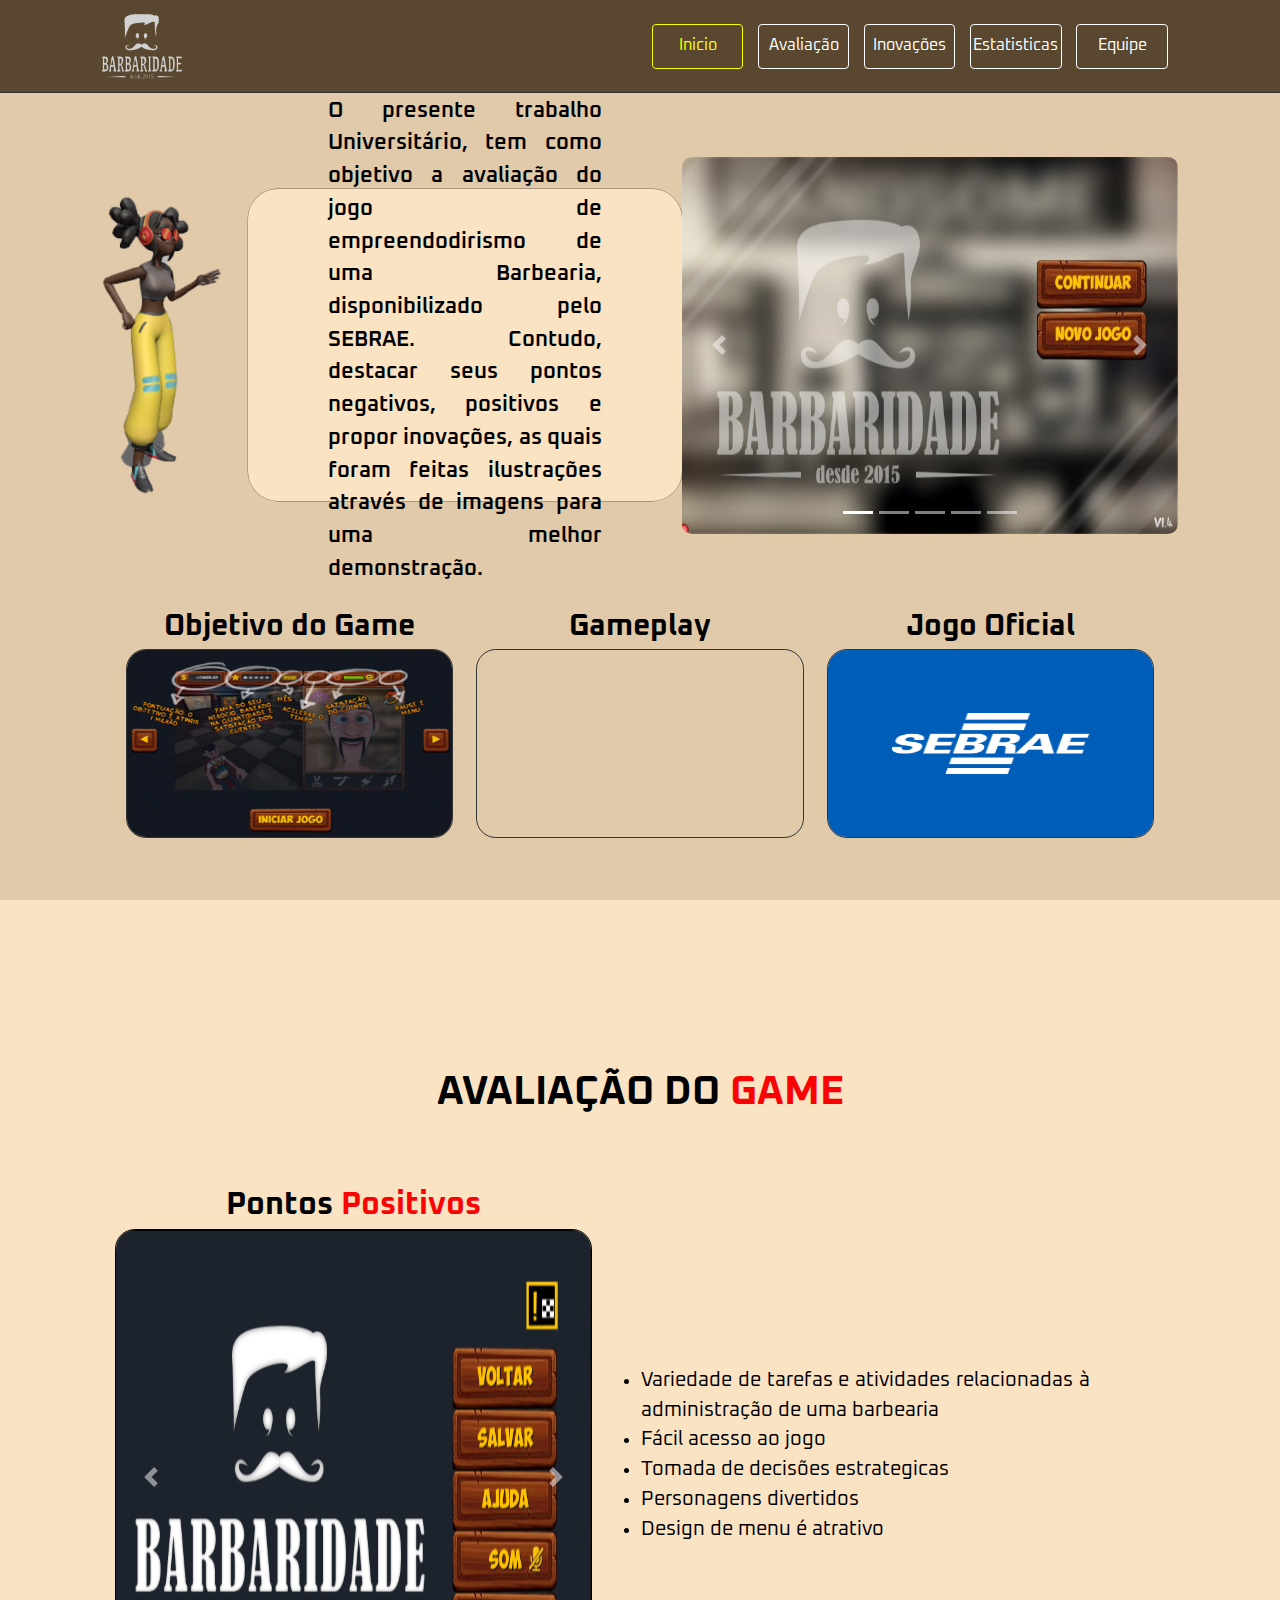
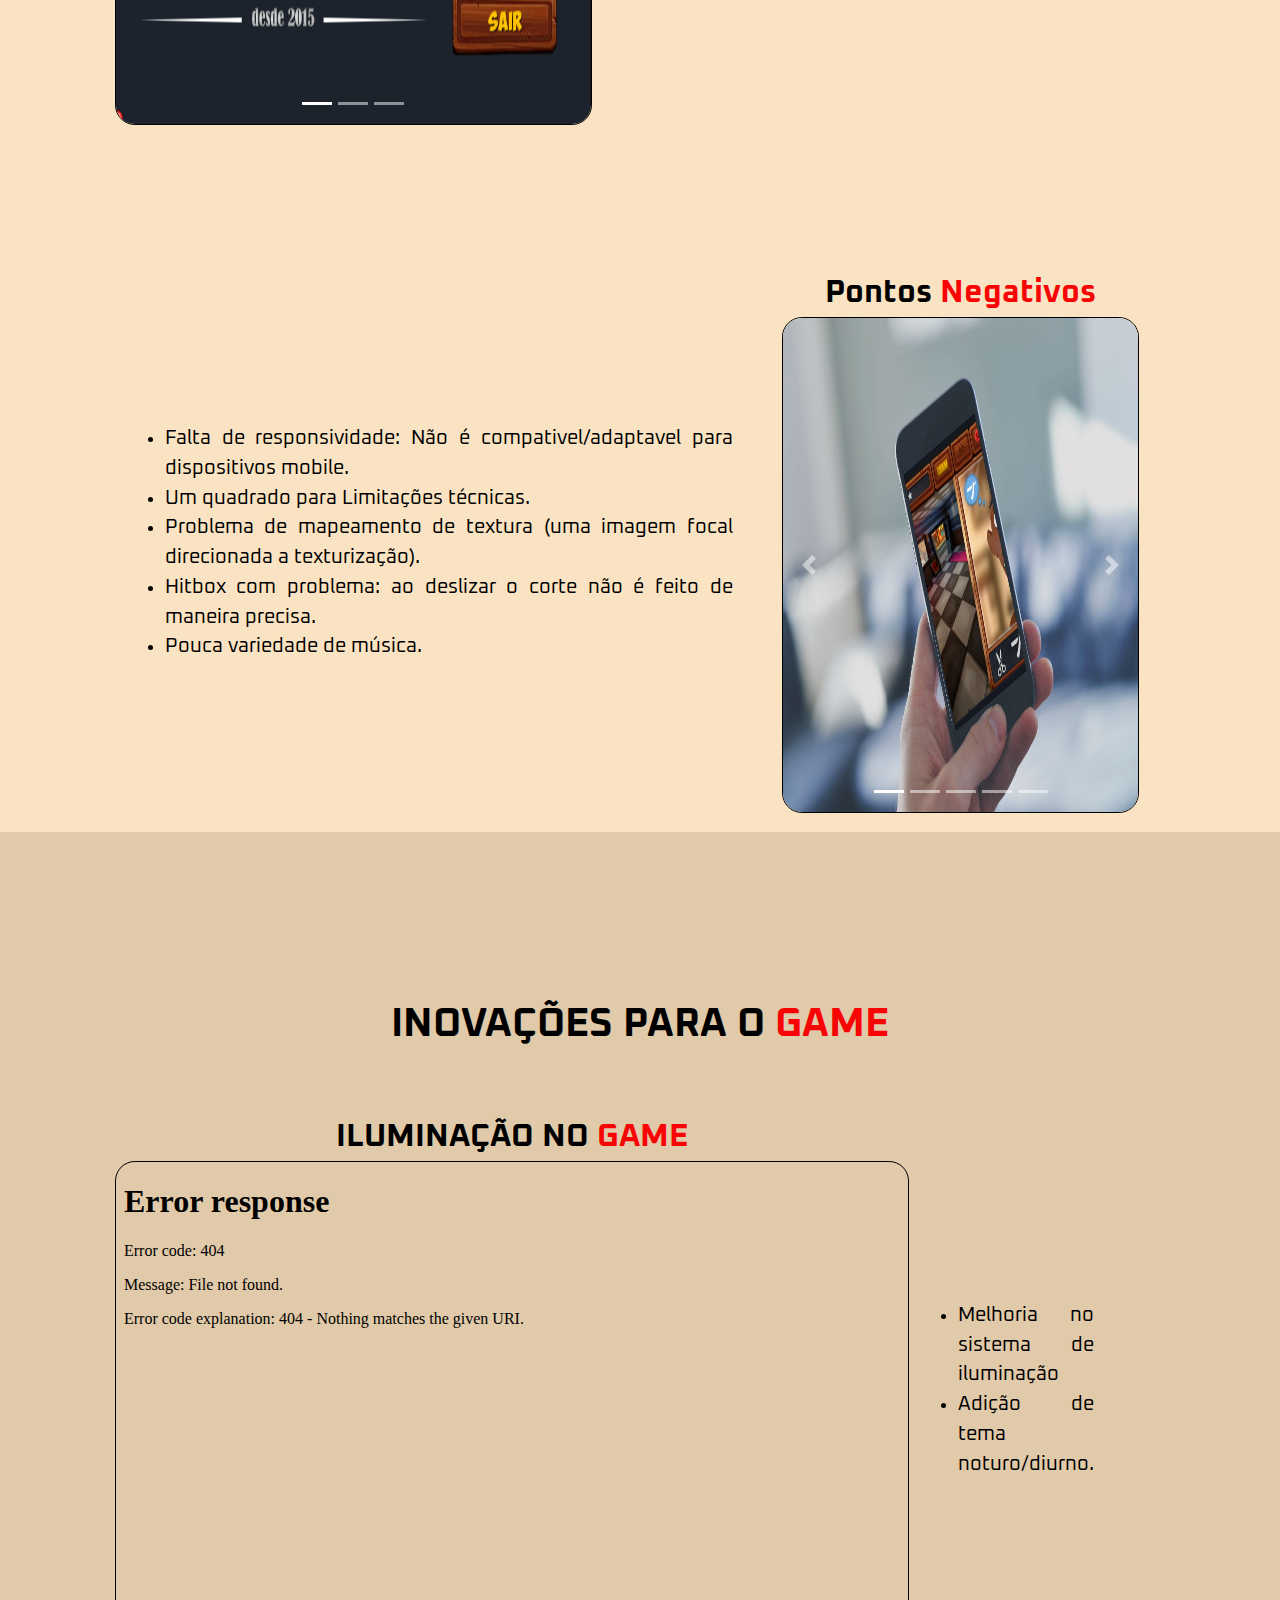
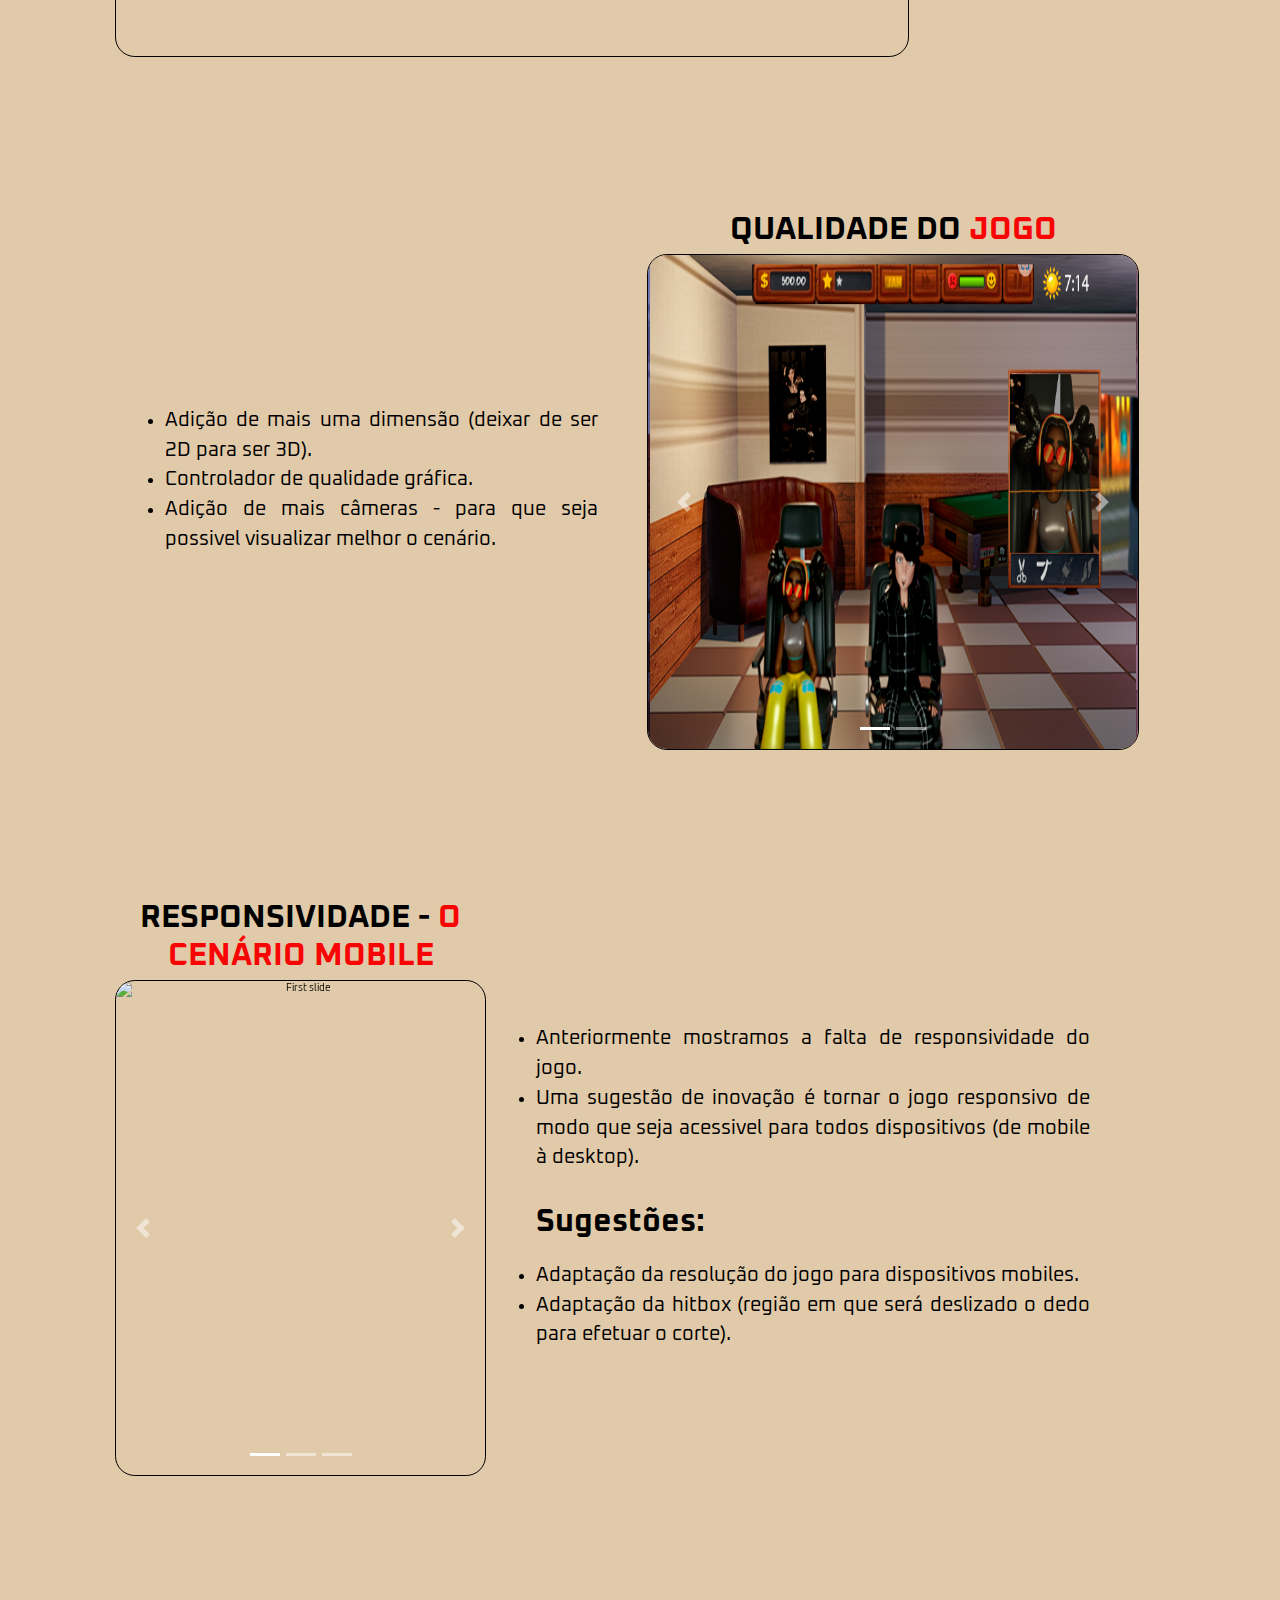
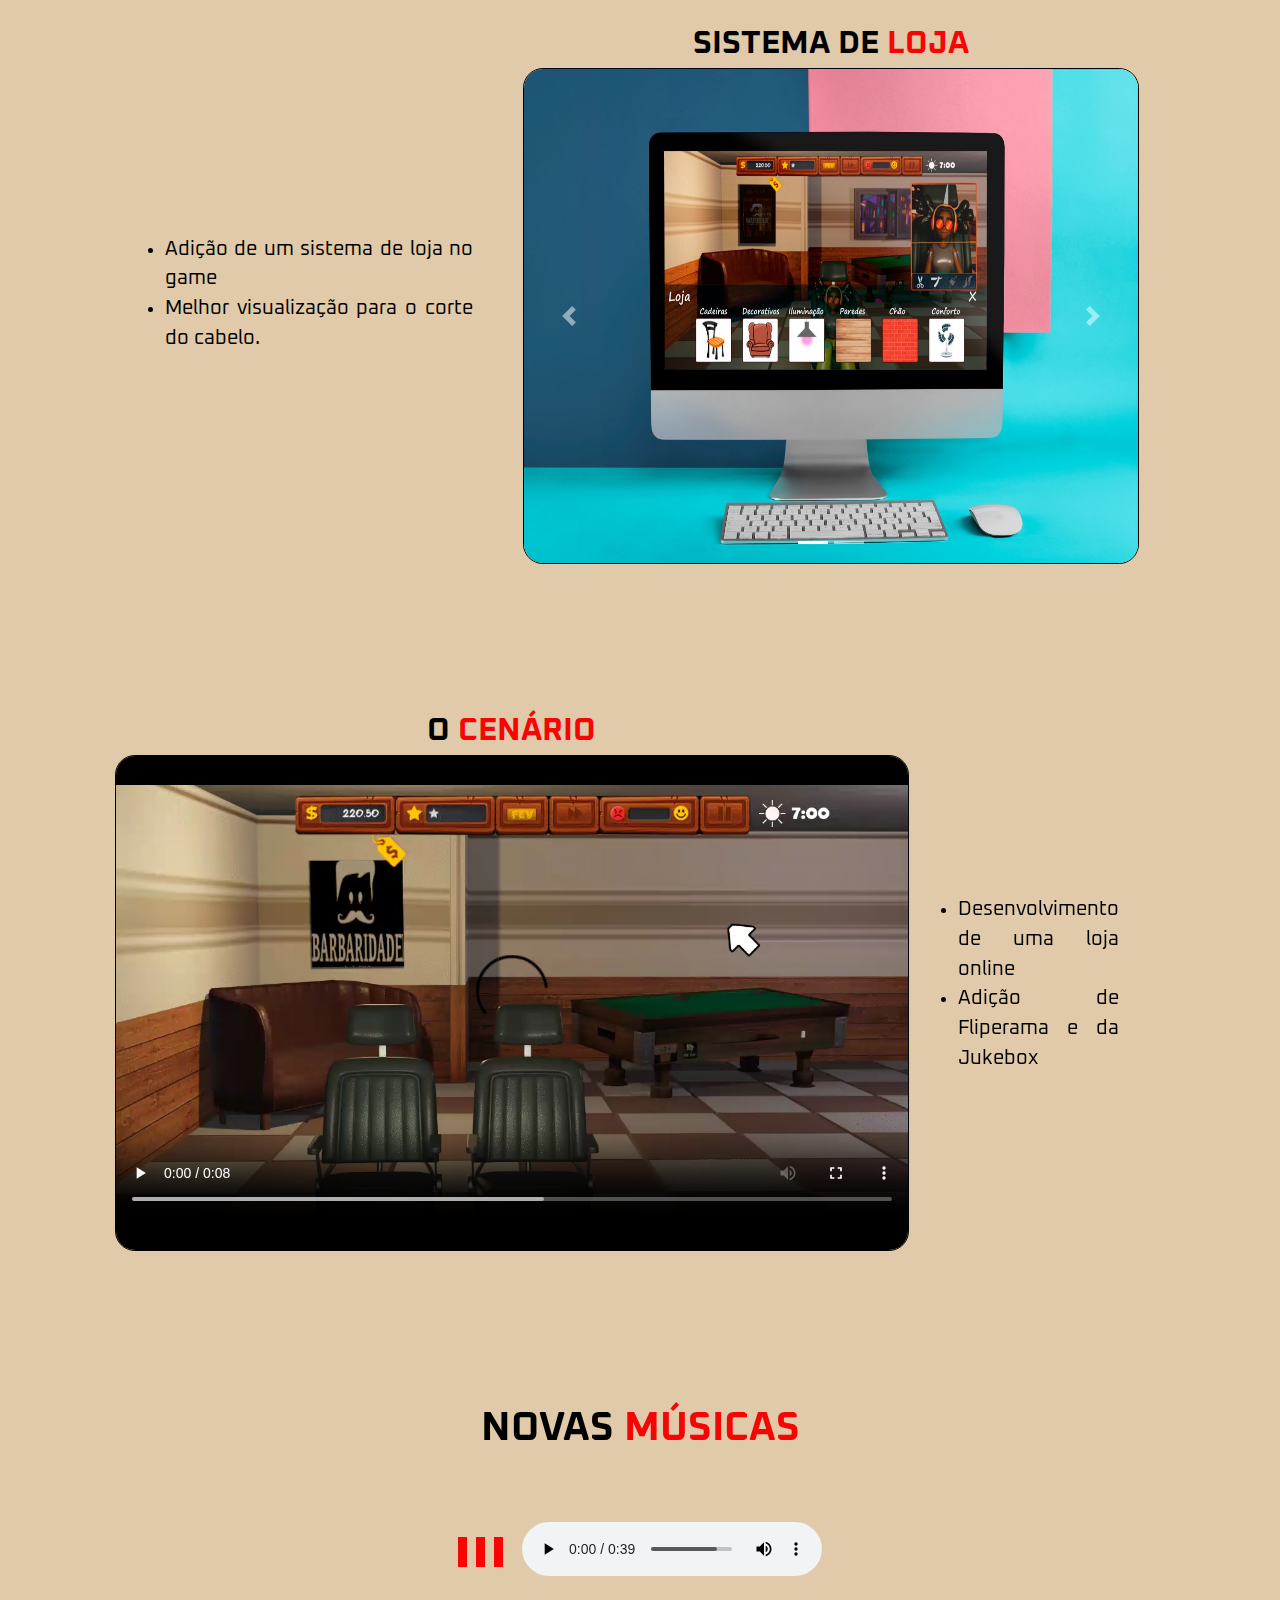
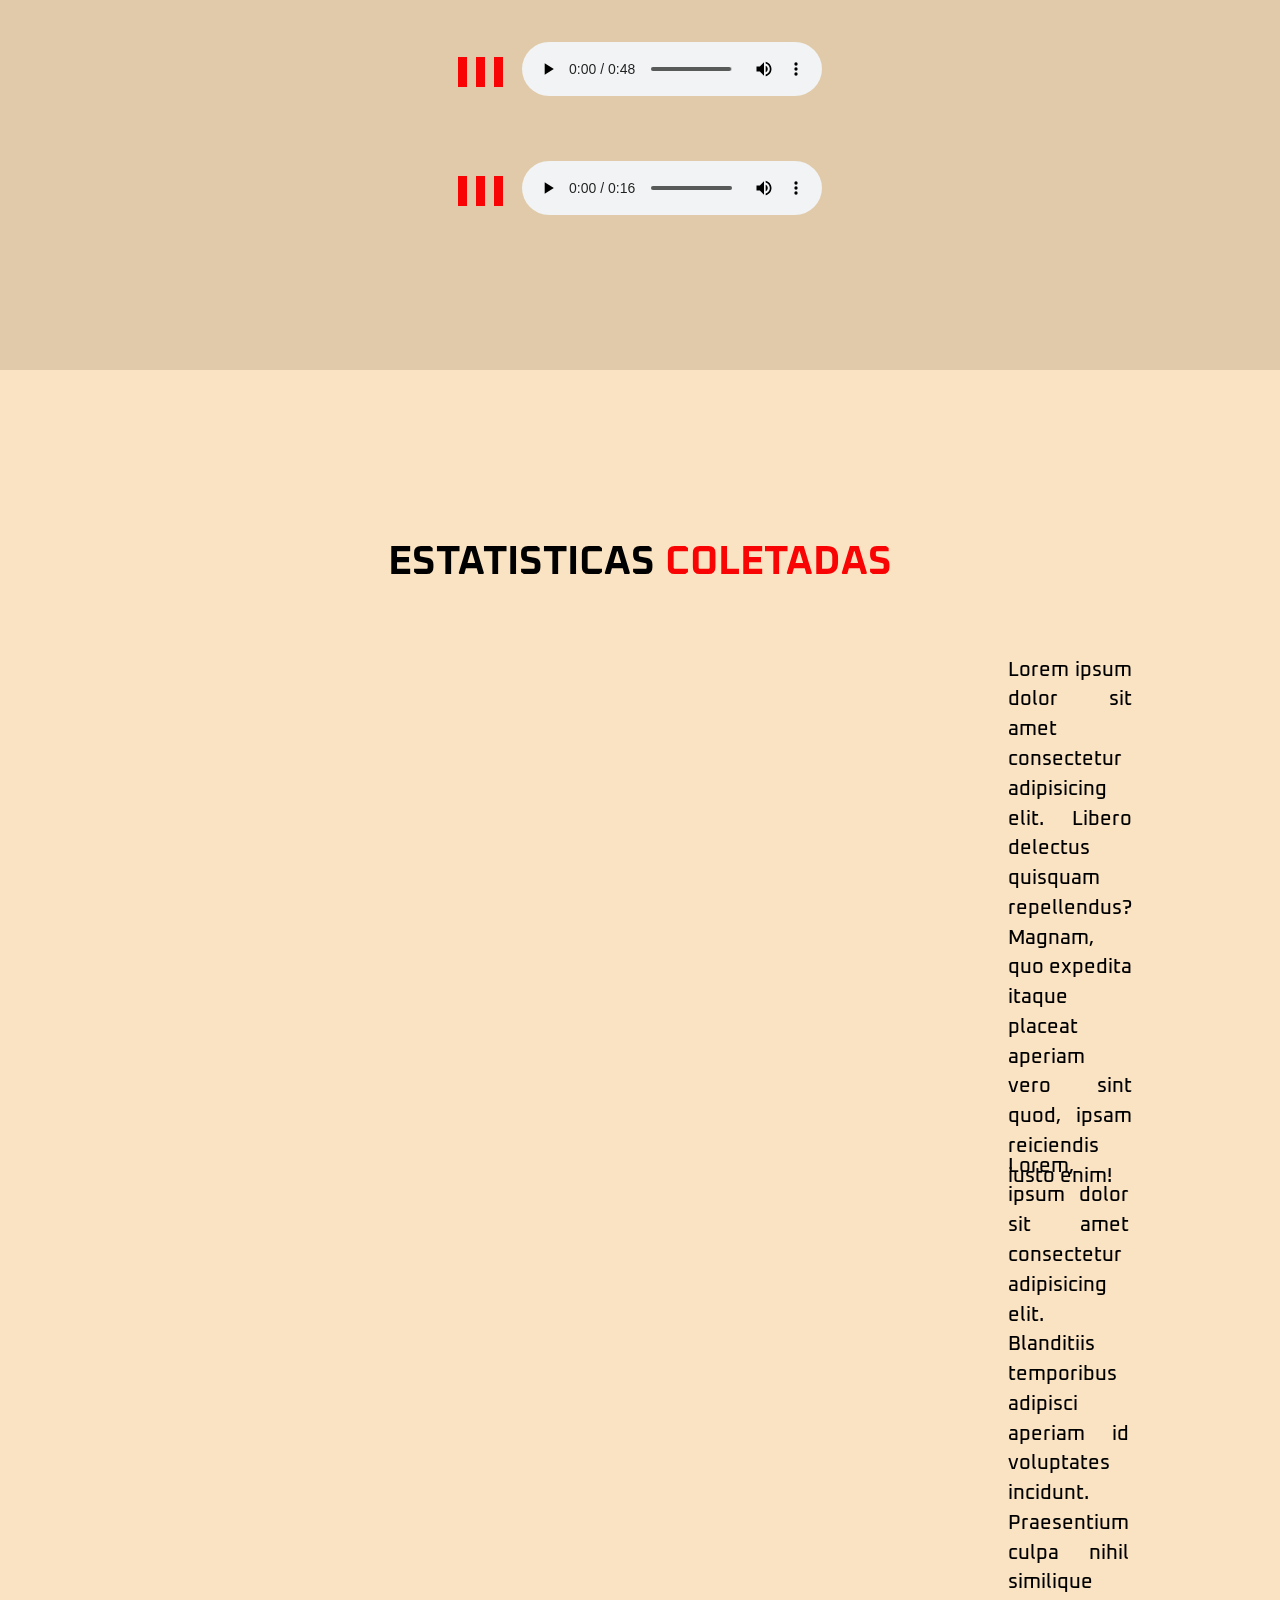
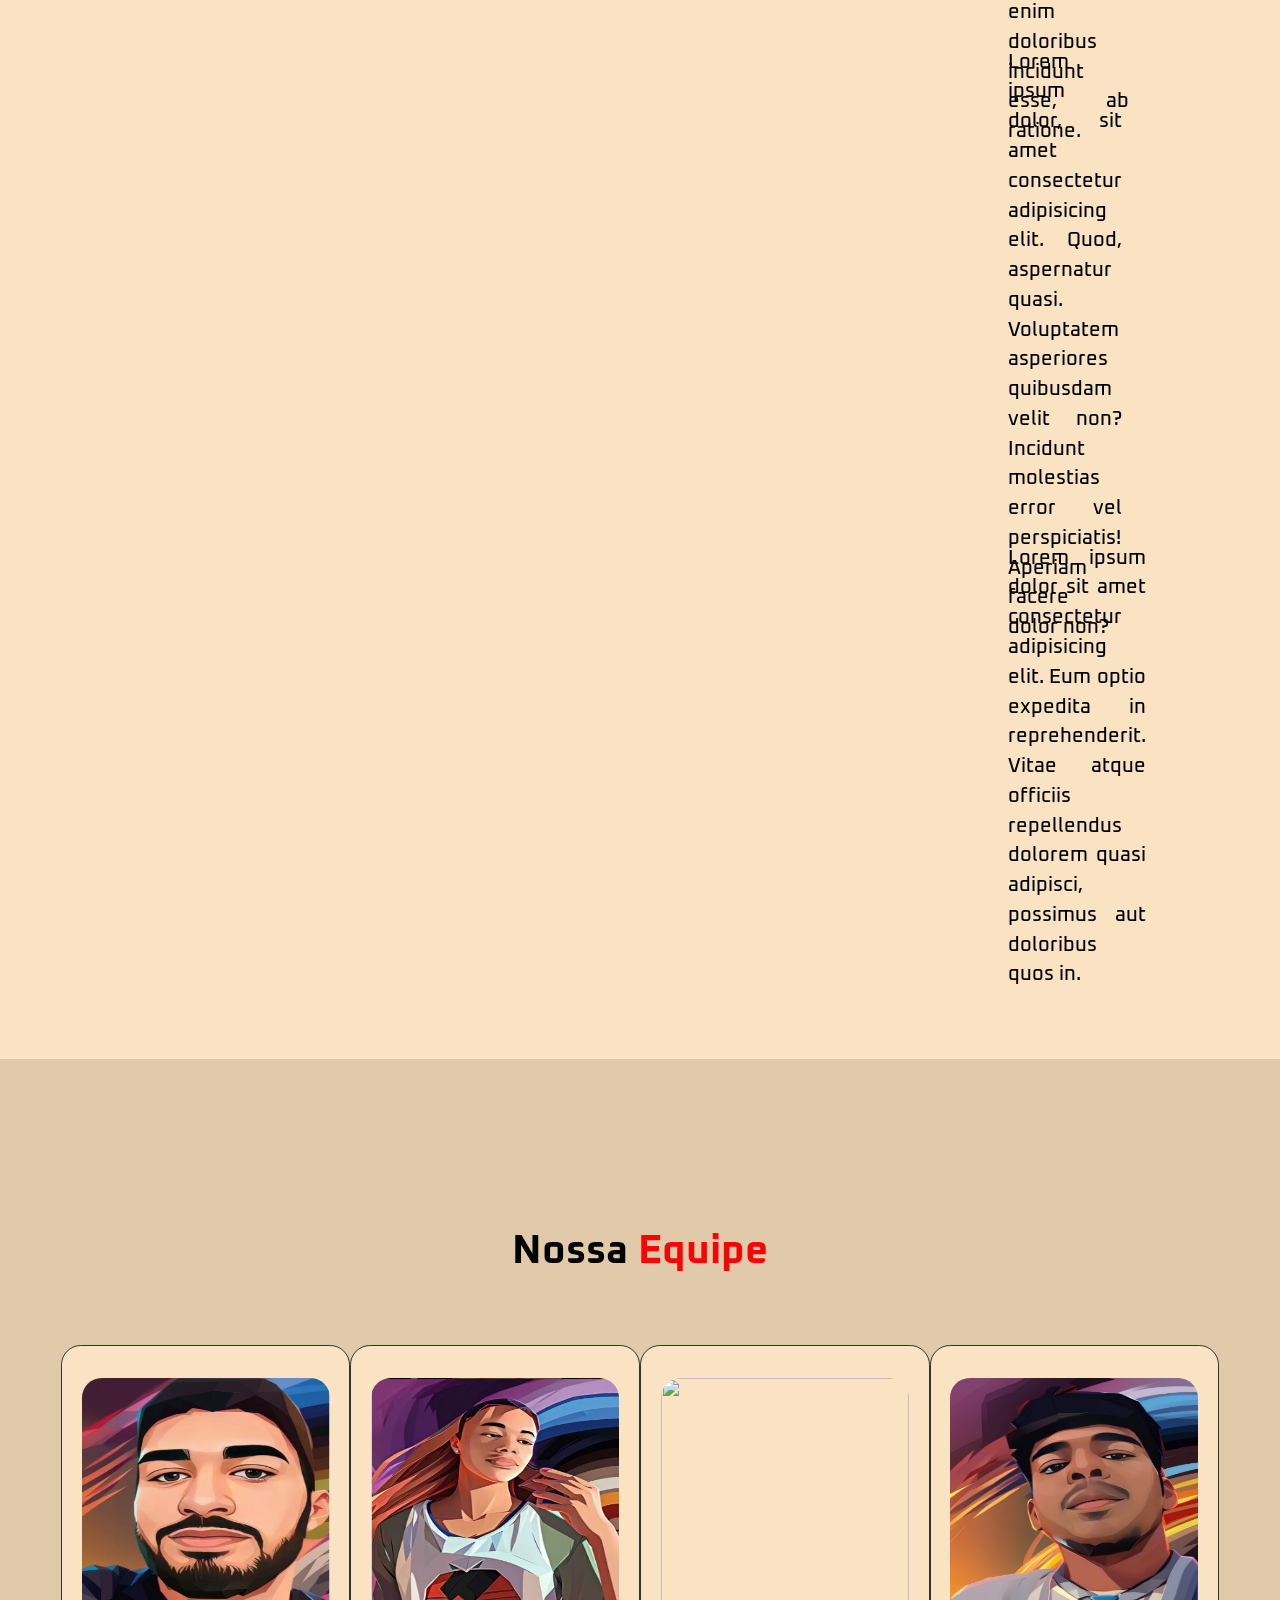
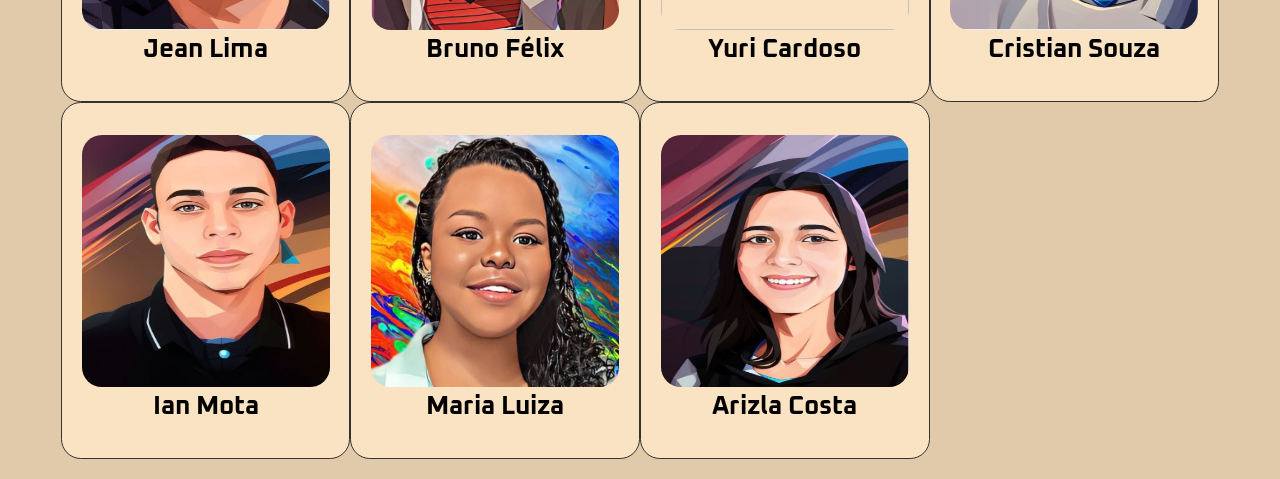
==== projetos/projetoProfLuciana/index.html @ 0fcde381 "a" ====
<!doctype html>
<html lang="pt-br">
  <head>
    <!-- Required meta tags -->
    <meta charset="utf-8">
    <meta name="viewport" content="width=device-width, initial-scale=1, shrink-to-fit=no">

    <!-- Bootstrap CSS -->
    <link rel="stylesheet" href="https://cdn.jsdelivr.net/npm/bootstrap@4.0.0/dist/css/bootstrap.min.css" integrity="sha384-Gn5384xqQ1aoWXA+058RXPxPg6fy4IWvTNh0E263XmFcJlSAwiGgFAW/dAiS6JXm" crossorigin="anonymous">
    <!-- external css -->
    <link rel="stylesheet" href="style.css">
    <title>Projeto - Barbaridade</title>
    <!-- bar loader animation-->
    <link rel="stylesheet" href="barloader.css">
  </head>
  <body>
    
    <!-- header e navbar -->
    <header>
        <img src="./imagens/Logo.png" alt="" id="logo-img">
        <!-- <a href="#" id="logo-name">BARBEARIA</a> -->
      <i class='bx bx-menu' id="menu-icon"></i>
      <nav class="navbar">
              <!-- navegação -->
              <button class="btn-header active" href="#home"><a href="#home" class="active">Inicio</a></button>
              <button class="btn-header" href="#gameAvaliation"><a href="#gameAvaliation">Avaliação</a></button>
              <button class="btn-header" href="#inovation"><a href="#inovation">Inovações</a></button>
              <button class="btn-header" href="#dados"><a href="#dados">Estatisticas</a></button>
              <button class="btn-header" href="#team"><a href="#team">Equipe</a></button>
      </nav>
    </header>
  <!-- sessão inicial - home -->
    <section class="home" id="home">
      <!-- <div class="home-buttons">
        <button class="btn btn-dark btn-lg">Avaliação Game</button>
        <button class="btn btn-dark btn-lg">Inovações</button>
        <button class="btn btn-dark btn-lg">Dados</button>
      </div> -->
        <div class="home-content">
          <div class="home-text">
              <img src="./imagens/Personagem.png" alt="" id="personagem-one">
              <div id="text-home-apresentation">
                <p>O presente trabalho Universitário, tem como objetivo a avaliação do jogo de empreendodirismo de uma Barbearia, disponibilizado pelo SEBRAE. Contudo, destacar seus pontos negativos, positivos e propor inovações, as quais foram feitas ilustrações através de imagens para uma melhor demonstração.</p>
              </div>
          </div>
          <!-- carrousel com imagem no home -->
              <div class="home-img">
                  <div id="carouselExampleIndicators" class="carousel slide" data-ride="carousel">
                      <ol class="carousel-indicators">
                        <li data-target="#carouselExampleIndicators" data-slide-to="0" class="active"></li>
                        <li data-target="#carouselExampleIndicators" data-slide-to="1"></li>
                        <li data-target="#carouselExampleIndicators" data-slide-to="2"></li>
                        <li data-target="#carouselExampleIndicators" data-slide-to="3"></li>
                        <li data-target="#carouselExampleIndicators" data-slide-to="4"></li>
                      </ol>
                      <div class="carousel-inner">
                        <div class="carousel-item active">
                          <img class="d-block w-100" src="./imagens/inicio/WhatsApp Image 2023-07-02 at 00.35.41.jpeg" alt="Third slide">
                        </div>
                        <div class="carousel-item">
                          <img class="d-block w-100" src="./imagens/inicio/WhatsApp Image 2023-07-02 at 00.33.10.jpeg" alt="First slide">
                        </div>
                        <div class="carousel-item">
                          <img class="d-block w-100" src="./imagens/inicio/WhatsApp Image 2023-07-02 at 00.33.12 (1).jpeg" alt="Second slide">
                        </div>
                        <div class="carousel-item">
                          <img class="d-block w-100" src="./imagens/inicio/WhatsApp Image 2023-07-02 at 00.33.12.jpeg" alt="Third slide">
                        </div>
                        <div class="carousel-item">
                          <img class="d-block w-100" src="./imagens/inicio/WhatsApp Image 2023-07-02 at 00.33.13.jpeg" alt="Third slide">
                        </div>
                      </div>
                      <a class="carousel-control-prev" href="#carouselExampleIndicators" role="button" data-slide="prev">
                        <span class="carousel-control-prev-icon" aria-hidden="true"></span>
                        <span class="sr-only">Previous</span>
                      </a>
                      <a class="carousel-control-next" href="#carouselExampleIndicators" role="button" data-slide="next">
                        <span class="carousel-control-next-icon" aria-hidden="true"></span>
                        <span class="sr-only">Next</span>
                      </a>
                    </div>
              </div>
            </div>
            <!-- imagens na parte inferior do home -->
            <div class="home-images-bottom">
              <div>
                <h3>Objetivo do Game</h3>
                <img src="./imagens/tutorial Do Game.gif" alt="" id="objetivo">
              </div>
              <div>
                <h3>Gameplay</h3>
                <iframe src="https://www.youtube.com/embed/cN36fhh5bRo" title="YouTube video player" frameborder="0" allow="accelerometer; autoplay; clipboard-write; encrypted-media; gyroscope; picture-in-picture; web-share" allowfullscreen></iframe>
              </div>
              <div>
                <h3>Jogo Oficial</h3>
                <a href="https://sebrae.com.br/sites/PortalSebrae/cursosonline/jogo-online-barbaridade,2850868fe83f0710VgnVCM1000004c00210aRCRD" target="_blank">
                  <img src="./imagens/sebrae_logo_azul.png" alt="">
                </a>
              </div>
            </div>
    </section> 
    <section class="gameAvaliation" id="gameAvaliation">
      <h1>AVALIAÇÃO DO <span>GAME</span></h1>
      <div class="pontosPositivos">
        <div class="pontosPositivos-box">
          <div class="pontosPositivos-text">
            <h3>Pontos <span>Positivos</span></h3>
            <div id="carouselPontosPositivos" class="carousel slide" data-ride="carousel">
              <ol class="carousel-indicators">
                <li data-target="#carouselPontosPositivos" data-slide-to="0" class="active"></li>
                <li data-target="#carouselPontosPositivos" data-slide-to="1"></li>
                <li data-target="#carouselPontosPositivos" data-slide-to="2"></li>
              </ol>
              <div class="carousel-inner">
                <div class="carousel-item active">
                  <img class="d-block w-100" src="./imagens/avaliaçãoGame/Pontos Positivos.png" alt="First slide">
                </div>
                <div class="carousel-item">
                  <img class="d-block w-100" src="./imagens/avaliaçãoGame/Pontos Positivos2.png" alt="Second slide">
                </div>
                <div class="carousel-item">
                  <img class="d-block w-100" src="./imagens/avaliaçãoGame/Pontos Positivos11.png" alt="Third slide">
                </div>
              </div>
              <a class="carousel-control-prev" href="#carouselPontosPositivos" role="button" data-slide="prev">
                <span class="carousel-control-prev-icon" aria-hidden="true"></span>
                <span class="sr-only">Previous</span>
              </a>
              <a class="carousel-control-next" href="#carouselPontosPositivos" role="button" data-slide="next">
                <span class="carousel-control-next-icon" aria-hidden="true"></span>
                <span class="sr-only">Next</span>
              </a>
            </div>
          </div>
          <ul>
            <li>
              Variedade de tarefas e atividades relacionadas à administração de uma barbearia
            </li>
            <li>
              Fácil acesso ao jogo
            </li>
            <li>
              Tomada de decisões estrategicas
            </li>
            <li>
              Personagens divertidos
            </li>
            <li>
              Design de menu é atrativo
            </li>
          </ul>
        </div>
      </div>
      <div class="pontosNegativos">
        <div class="pontosNegativos-box">
          <div class="pontosNegativos-text">
            <h3>Pontos <span>Negativos</span></h3>
            <div id="carouselPontosNegativos" class="carousel slide" data-ride="carousel">
              <ol class="carousel-indicators">
                <li data-target="#carouselPontosNegativos" data-slide-to="0" class="active"></li>
                <li data-target="#carouselPontosNegativos" data-slide-to="1"></li>
                <li data-target="#carouselPontosNegativos" data-slide-to="2"></li>
                <li data-target="#carouselPontosNegativos" data-slide-to="3"></li>
                <li data-target="#carouselPontosNegativos" data-slide-to="4"></li>
              </ol>
              <div class="carousel-inner">
                <div class="carousel-item active">
                  <img class="d-block w-100" src="./imagens/avaliaçãoGame/negativos/faltaDeResponsividade.jpeg" alt="First slide">
                </div>
                <div class="carousel-item">
                  <img class="d-block w-100" src="./imagens/avaliaçãoGame/negativos/Bug Do game.png" alt="Second slide">
                </div>
                <div class="carousel-item">
                  <img class="d-block w-100" src="./imagens/avaliaçãoGame/negativos/BugAoFundoOIdealSeriaEmbaçarFundo.png" alt="Second slide">
                </div>
                <div class="carousel-item">
                  <img class="d-block w-100" src="./imagens/avaliaçãoGame/negativos/Captura de tela 2023-05-30 135219.png" alt="Second slide">
                </div>
                <div class="carousel-item">
                  <img class="d-block w-100" src="./imagens/avaliaçãoGame/negativos/HitBoxEmCimaDoRostoPontoNegativo.gif" alt="Third slide">
                </div>
              </div>
              <a class="carousel-control-prev" href="#carouselPontosNegativos" role="button" data-slide="prev">
                <span class="carousel-control-prev-icon" aria-hidden="true"></span>
                <span class="sr-only">Previous</span>
              </a>
              <a class="carousel-control-next" href="#carouselPontosNegativos" role="button" data-slide="next">
                <span class="carousel-control-next-icon" aria-hidden="true"></span>
                <span class="sr-only">Next</span>
              </a>
            </div>
          </div>
          <ul>
            <li>Falta de responsividade: Não é compativel/adaptavel para dispositivos mobile.</li>
            <li>Um quadrado para Limitações técnicas.</li>
            <li>Problema de mapeamento de textura (uma imagem focal direcionada a texturização).</li>
            <li>Hitbox com problema: ao deslizar o corte não é feito de maneira precisa.</li>
            <li>Pouca variedade de música.</li>
          </ul>
        </div>
      </div>
    </section>
    
    <section class="inovation" id="inovation">
      <h1>INOVAÇÕES PARA O <span>GAME</span></h1>

      <div class="inovation-container">
        <div class="inovation-box">
          <div class="inovation-text">
            <h3>ILUMINAÇÃO NO <span>GAME</span></h3>
            <iframe src="./imagens/inovacoes/3 - diaNoite/Dia e noite.mp4" frameborder="0"></iframe>
          </div>
          <ul>
            <li>Melhoria no sistema de iluminação</li>
            <li>
              Adição de tema noturo/diurno.
            </li>
        </ul>
        </div>
      </div>

      <div class="inovation-container-reverse">
        <div class="inovation-box-reverse">
          <div class="inovation-text-reverse">
            <h3>QUALIDADE DO <span>JOGO</span></h3>
            <!-- <img src="./imagens/inovacoes/2/Jogabilidade ideias.png" alt=""> -->
            <div id="carouselGameQuality" class="carousel slide" data-ride="carousel">
              <ol class="carousel-indicators">
                <li data-target="#carouselGameQuality" data-slide-to="0" class="active"></li>
                <li data-target="#carouselGameQuality" data-slide-to="1"></li>
              </ol>
              <div class="carousel-inner">
                <div class="carousel-item active">
                  <img class="d-block w-100" src="./imagens/inovacoes/2/Jogabilidade ideias.png" alt="First slide">
                </div>
                <div class="carousel-item">
                  <img class="d-block w-100" src="./imagens/inovacoes/WhatsApp Image 2023-07-02 at 11.26.50.jpeg" alt="Second slide">
                </div>
              </div>
              <a class="carousel-control-prev" href="#carouselGameQuality" role="button" data-slide="prev">
                <span class="carousel-control-prev-icon" aria-hidden="true"></span>
                <span class="sr-only">Previous</span>
              </a>
              <a class="carousel-control-next" href="#carouselGameQuality" role="button" data-slide="next">
                <span class="carousel-control-next-icon" aria-hidden="true"></span>
                <span class="sr-only">Next</span>
              </a>
            </div>
          </div>
          
          <ul>
            <li>Adição de mais uma dimensão (deixar de ser 2D para ser 3D).</li>
            <li>Controlador de qualidade gráfica.</li>
            <li>Adição de mais câmeras - para que seja possivel visualizar melhor o cenário.</li>
          </ul>
        </div>
      </div>

      <div class="inovation-container">
        <div class="inovation-box">
          <div class="inovation-text">
            <h3>RESPONSIVIDADE - <span>O CENÁRIO MOBILE</span></h3>
            <div id="carouselInovations" class="carousel slide" data-ride="carousel">
              <ol class="carousel-indicators">
                <li data-target="#carouselInovations" data-slide-to="0" class="active"></li>
                <li data-target="#carouselInovations" data-slide-to="1"></li>
                <li data-target="#carouselInovations" data-slide-to="2"></li>
              </ol>
              <div class="carousel-inner">
                <div class="carousel-item active">
                  <img class="d-block w-100" src="./imagens/inovacoes/Versão Mobile loja.png" alt="First slide">
                </div>
                <div class="carousel-item">
                  <img class="d-block w-100" src="./imagens/inovacoes/Vantagens do cenário Novo.tif.png" alt="Second slide">
                </div>
                <div class="carousel-item">
                  <img class="d-block w-100" src="./imagens/inovacoes/Ideia loja.png" alt="Second slide">
                </div>
              </div>
              <a class="carousel-control-prev" href="#carouselInovations" role="button" data-slide="prev">
                <span class="carousel-control-prev-icon" aria-hidden="true"></span>
                <span class="sr-only">Previous</span>
              </a>
              <a class="carousel-control-next" href="#carouselInovations" role="button" data-slide="next">
                <span class="carousel-control-next-icon" aria-hidden="true"></span>
                <span class="sr-only">Next</span>
              </a>
            </div>
          </div>
          <ul>
            <li>
              Anteriormente mostramos a falta de responsividade do jogo.
            </li>
            <li>
              Uma sugestão de inovação é tornar o jogo responsivo de modo que seja acessivel para todos dispositivos (de mobile à desktop).
            </li>
            <br><br>
            <h3>Sugestões:</h3>
            <br>
            <li>Adaptação da resolução do jogo para dispositivos mobiles.</li>
            <li>Adaptação da hitbox (região em que será deslizado o dedo para efetuar o corte).</li>
          </ul>
        </div>
      </div>

      <div class="inovation-container-reverse">
        <div class="inovation-box-reverse">
          <div class="inovation-text-reverse">
            <h3>SISTEMA DE <span>LOJA</span></h3>
            <div id="carouselLoja" class="carousel slide" data-ride="carousel">
              <ol class="carousel-indicators">
                <li data-target="#carouselLoja" data-slide-to="0" class="active"></li>
                <li data-target="#carouselLoja" data-slide-to="1"></li>
              </ol>
              <div class="carousel-inner">
                <div class="carousel-item active">
                  <img class="d-block w-100" src="./imagens/inovacoes/loja/WhatsApp Image 2023-06-27 at 19.43.09.jpeg" alt="First slide">
                </div>
                <div class="carousel-item">
                  <img class="d-block w-100" src="./imagens/inovacoes/loja/WhatsApp Image 2023-06-27 at 19.40.47.jpeg" alt="Second slide">
                </div>
              </div>
              <a class="carousel-control-prev" href="#carouselLoja" role="button" data-slide="prev">
                <span class="carousel-control-prev-icon" aria-hidden="true"></span>
                <span class="sr-only">Previous</span>
              </a>
              <a class="carousel-control-next" href="#carouselLoja" role="button" data-slide="next">
                <span class="carousel-control-next-icon" aria-hidden="true"></span>
                <span class="sr-only">Next</span>
              </a>
            </div>
          </div>
          <ul>
            <li>
              Adição de um sistema de loja no game
            </li>
            <li>
              Melhor visualização para o corte do cabelo.
            </li>
        </ul>
        </div>
      </div>

      <div class="inovation-container">
        <div class="inovation-box">
          <div class="inovation-text">
            <h3>O <span>CENÁRIO</span></h3>
            <iframe src="./imagens/inovacoes/3/WhatsApp Video 2023-06-19 at 17.09.00.mp4" frameborder="0"></iframe>
          </div>
          <ul>
            <li>
              Desenvolvimento de uma loja online
            </li>
            <li>
              Adição de Fliperama e da Jukebox
            </li>
          </ul>
        </div>
      </div>
      <div id="musicDiv">
        <h1>NOVAS <span>MÚSICAS</span></h1>
        <div id="music">
          <div class="music-box">
            <div class="custom-loader"></div>
            <audio src="./musicas/Jazz Calmo melodia padrão.mp3" controls></audio>
          </div>
          <div class="music-box">
            <div class="custom-loader"></div>
            <audio src="./musicas/Um Jazz meio anos 70.mp3" controls></audio>
          </div>
          <div class="music-box">
            <div class="custom-loader"></div>
            <audio src="./musicas/Uma vibe para loja.mp3" controls></audio>
          </div>
        </div>
      </div>
    </section>
     
    <section class="dados" id="dados">
      <h1>ESTATISTICAS <span>COLETADAS</span></h1>
      
        <div class="graphichs-container">
          <canvas class="graphichs" id="graphichs-chart"></canvas>
          <p>Lorem ipsum dolor sit amet consectetur adipisicing elit. Libero delectus quisquam repellendus? Magnam, quo expedita itaque placeat aperiam vero sint quod, ipsam reiciendis iusto enim!</p>
        </div>
        <div class="graphichs-container">
          <canvas class="graphichs" id="graphichs-chart2"></canvas>
          <p>Lorem, ipsum dolor sit amet consectetur adipisicing elit. Blanditiis temporibus adipisci aperiam id voluptates incidunt. Praesentium culpa nihil similique enim doloribus incidunt esse, ab ratione.</p>
        </div>
        <div class="graphichs-container">
          <canvas class="graphichs" id="graphichs-chart3"></canvas>
          <p>Lorem ipsum dolor, sit amet consectetur adipisicing elit. Quod, aspernatur quasi. Voluptatem asperiores quibusdam velit non? Incidunt molestias error vel perspiciatis! Aperiam facere dolor non?</p>
        </div>
        <div class="graphichs-container">
          <canvas class="graphichs" id="graphichs-chart4"></canvas>
          <p>Lorem ipsum dolor sit amet consectetur adipisicing elit. Eum optio expedita in reprehenderit. Vitae atque officiis repellendus dolorem quasi adipisci, possimus aut doloribus quos in.</p>
        </div>
      </section>
      <!-- sessão com imagem equipe -->
      <section class="team" id="team">
        <h1>Nossa <span>Equipe</span></h1>
        <!-- divisão principal com container dos integrantes da equipe -->
        <div class="team-container">
            <!-- divisão com container com os integrantes da equipe -->
            <div class="team-box">
                <img src="./integrantesCartoons/Jean.jpeg" alt="">
                <h3>Jean Lima</h3>
            </div>
            <div class="team-box">
                <img src="./integrantesCartoons/BRUNO.jpeg" alt="">
                <h3>Bruno Félix</h3>
            </div>
            <div class="team-box">
                <img src="./integrantesCartoons/Yuri.jpeg" alt="">
                <h3>Yuri Cardoso</h3>
            </div>
            <div class="team-box">
                <img src="./integrantesCartoons/CRISTIAN.jpeg" alt="">
                <h3>Cristian Souza</h3>
            </div>
            <div class="team-box">
                <img src="./integrantesCartoons/YAN.jpeg" alt="">
                <h3>Ian Mota</h3>
            </div>
            <div class="team-box">
                <img src="./integrantesCartoons/MARIA (2).jpeg" alt="">
                <h3>Maria Luiza</h3>
            </div>
            <div class="team-box">
                <img src="./integrantesCartoons/ARISLA.jpeg" alt="">
                <h3>Arizla Costa</h3>
            </div>
        </div>
    </section>
    <!-- chart.js -->
    <script src="https://cdn.jsdelivr.net/npm/chart.js"></script>
    <!-- jQuery first, then Popper.js, then Bootstrap JS -->
    <script src="https://code.jquery.com/jquery-3.2.1.slim.min.js" integrity="sha384-KJ3o2DKtIkvYIK3UENzmM7KCkRr/rE9/Qpg6aAZGJwFDMVNA/GpGFF93hXpG5KkN" crossorigin="anonymous"></script>
    <script src="https://cdn.jsdelivr.net/npm/popper.js@1.12.9/dist/umd/popper.min.js" integrity="sha384-ApNbgh9B+Y1QKtv3Rn7W3mgPxhU9K/ScQsAP7hUibX39j7fakFPskvXusvfa0b4Q" crossorigin="anonymous"></script>
    <script src="https://cdn.jsdelivr.net/npm/bootstrap@4.0.0/dist/js/bootstrap.min.js" integrity="sha384-JZR6Spejh4U02d8jOt6vLEHfe/JQGiRRSQQxSfFWpi1MquVdAyjUar5+76PVCmYl" crossorigin="anonymous"></script>
    <!-- external script -->
    <script src="./main.js" defer></script>
    <!-- scroll reveal -->
    <script src="https://unpkg.com/scrollreveal"></script>
    <!-- gsap animation -->
    <script src="https://cdn.jsdelivr.net/npm/gsap@3.12/dist/gsap.min.js"></script>
  </body>
</html>
---- projetos/projetoProfLuciana/style.css ----
@import url('https://fonts.googleapis.com/css2?family=Oxanium:wght@300;400;500;600;700;800&display=swap');

* {
    margin: 0;
    padding: 0;
    box-sizing: border-box;
    font-family: 'Oxanium', cursive;
    border: none;
    outline: none;
    scroll-behavior: smooth;
    text-decoration: none;
}
body {
    color: #000000;
    background-color: var(--background-color);
}
:root {
    /* --background-color: #1f242d;
    --alternative-color: #323946; */
    --border-color: #333;
    --background-color: #E1CAA9;
    --alternative-color: #fae3c2;
    --color-test: #59482F;
    --active-color: #fbff04;
}
html {
    font-size: 62%;
    overflow-x: hidden;
}

section {
    min-height: 100vh;
    padding: 10rem 9% 2rem;
}

#carouselExampleIndicators {
    width: 50rem;
}
/* teste */

header {
    padding: 1.4rem 8%;
    position: fixed;
    width: 100%;
    background: var(--color-test);
    display: flex;
    align-items: center;
    justify-content: space-between;
    flex-direction: row;
    z-index: 100;
    border-bottom: 1px solid var(--border-color);
}
span {
    color: rgb(248, 4, 4);
}
#logo-name {
    font-size: 2.5rem;
    color: #000000;
    font-weight: 700;
    text-decoration: none;
    outline: none;
}
#logo-img {
    width: 8rem;
    
}
nav.navbar {
    gap: 1.5rem;
}

.btn-header a{
    text-decoration: none;
    outline: none;
    color: #fff;
}
.btn-header {
    background-color: var(--color-test);
    border: 0.2rem solid #fff;
    width: 9.2rem;
    height: 4.5rem;
    font-size: 1.6rem;
    border-radius: 0.4rem;
    transition: 0.4s;
}
.btn-header:hover {
    transform: scale(1.1);
    border: 0.2rem solid var(--active-color);
}

/* para scroll section */
.btn-header a.active, .btn-header a:hover{
    color: var(--active-color);
}
.btn-header.active {
    border-color: var(--active-color);
}
h3 {
    font-size: 3.2rem;
    font-weight: 700;
}
h1 {
    font-size: 4rem;
    font-weight: 700;
    text-align: center;
    margin: 7rem;
}

section.home {
    display: grid;
    align-items: center;
    padding: 12rem 8% 2rem;
    
}
.home-content {
    display: flex;
    flex-wrap: nowrap;
    justify-content: space-between;
    align-items: center;

    /* gap: 10rem; 
    gap quebrando a responsividade*/
}
.home-text{
    display: flex;
    align-items: center;
    flex-direction: row;
    flex-wrap: nowrap;
    width: 62%;
    
}
.home-text p{
    padding: 0 8rem;
    min-width: 10rem;
    font-size: 2.2rem;
    font-weight: 600;
    text-align: justify;
}
.home-text #text-home-apresentation {
    height: 31.5rem;
    background-color: var(--alternative-color);
    border-radius: 3rem;
    box-shadow: 0 0 0 0.4px rgba(0, 0, 0, 0.5);
    display: flex;
    place-items: center;
}
.home-text #personagem-one {
    padding-right: 2.6rem;
    width: 20rem;
    height: 30rem;
}

.home-content h3 {
    font-size: 3.2rem;
    font-weight: 700;
}
.home-images-bottom {
    display: flex;
    flex-direction: row;
    flex-wrap: nowrap;
    justify-content: space-evenly;
    text-align: center;
    
}
.home-images-bottom img, .home-images-bottom iframe{
    height: 19rem;
    width: 33rem;
    border-radius: 2rem;
    border: 1px solid var(--border-color);
}
.home-images-bottom h3{
    font-size: 3rem;
}
.home-img img {
    width: 50rem;
    height: 38rem;
    border-radius: 1rem;
}
/* .home-buttons .btn{
    padding: 1rem;
    width: 15rem;
} */
li {
    font-size: 2rem;
    text-align: justify;
}
ul {
    margin: 5rem;
    text-align: justify;  
}
.pontosPositivos-box {
    display: flex;
    width: 80vw;
    align-items: center;
}
.pontosPositivos-text {
    text-align: center;
    width: 80rem;
}
.pontosNegativos-box {
    margin-top: 15rem;
    display: flex;
    width: 80vw;
    flex-direction: row-reverse;
    align-items: center;
}
.pontosNegativos-text {
    text-align: center;
    width: 50rem;
}

.inovation-box {
    display: flex;
    align-items: center;
    width: 80vw;
}
.inovation-text {
    text-align: center;
    width: 80rem;
    
}
.inovation-box-reverse {
    margin-top: 15rem;
    margin-bottom: 15rem;
    display: flex;
    flex-direction: row-reverse;
    align-items: center;
    width: 80vw;
}
.inovation-text-reverse {
    text-align: center;
    width: 80rem;
}
#musicDiv {
    margin-top: 15rem;
}
#music{
    display: flex;
    flex-direction: column;
    place-content: center;
    place-items: center;
    gap: 6rem;
    margin-bottom: 13rem;
}
section.inovation img, section.inovation iframe{
    width: 80rem;
    height: 50rem;
    border-radius: 2rem;
    border: black 1px solid;
}
/*  */
section.gameAvaliation {
    background-color: var(--alternative-color);
}
/*  */
section.gameAvaliation img, section.inovation iframe{
    width: 80rem;
    height: 50rem;
    border-radius: 2rem;
    border: black 1px solid;
}
section.dados {
    background-color: var(--alternative-color);
}
.graphichs-container {
    position: relative;
    display: flex;
    height: 40rem;
    width: 60vw;
    margin: 5rem;
    gap: 5rem;
    margin-bottom: 10rem;
    text-align: justify;
}

.graphichs-container p {
    font-size: 2rem;
    font-weight: 500;
}

/* team */
section.team {
    padding: 10rem 18% 2rem;
}

.team-container {
    justify-content: center;
    align-items: center;
    flex-wrap: wrap;
    font-size: 2rem;
    display: grid;
    grid-template-columns: repeat(4, 2fr);
    
}
.team-container .team-box {
    flex: 1 1 30rem;
    background: var(--alternative-color);
    padding: 1.6rem 2rem 5rem 2rem;
    height: 36rem;
    border-radius: 2rem;
    text-align: center;
    border: .2rem solid var(--border-color);
}
.team-container .team-box img {
    margin-top: 1.6rem;
    width: 25rem;
    height: 28vh;
    border-radius: 2rem;
}
.team-container .team-box:hover {
    border-color: var(--color-test);
    transform: scale(1.02);
}

.team-box h3 {
    margin-top: 0.5rem;
    font-size: 2.6rem;
}

.team-box p {
    font-size: 1.6rem;
    margin: 1rem 0 3rem;
}
.music-box {
    display: flex; 
    flex-direction: row;
    flex-wrap: nowrap;
    gap: 2rem;
}
@media (max-width: 1200px) {
    html {
        font-size: 50%;
    }
}
@media (max-width: 1000px) {
    html {
        font-size: 40%;
    }
}
---- projetos/projetoProfLuciana/barloader.css ----
.custom-loader {
    width:45px;
    height:60px;
    --c:linear-gradient(rgb(248, 4, 4) 0 0);
    background: 
      var(--c) 0%   50%,
      var(--c) 50%  50%,
      var(--c) 100% 50%;
    background-size:9px 50%;
    background-repeat: no-repeat;
    animation:b7 2s infinite linear alternate;
  }
  @keyframes b7 {
      20% {background-size:9px 20% ,9px 50% ,9px 50% }
      40% {background-size:9px 100%,9px 20% ,9px 50% }
      60% {background-size:9px 50% ,9px 100%,9px 20% }
      80% {background-size:9px 50% ,9px 50% ,9px 100%}
  }
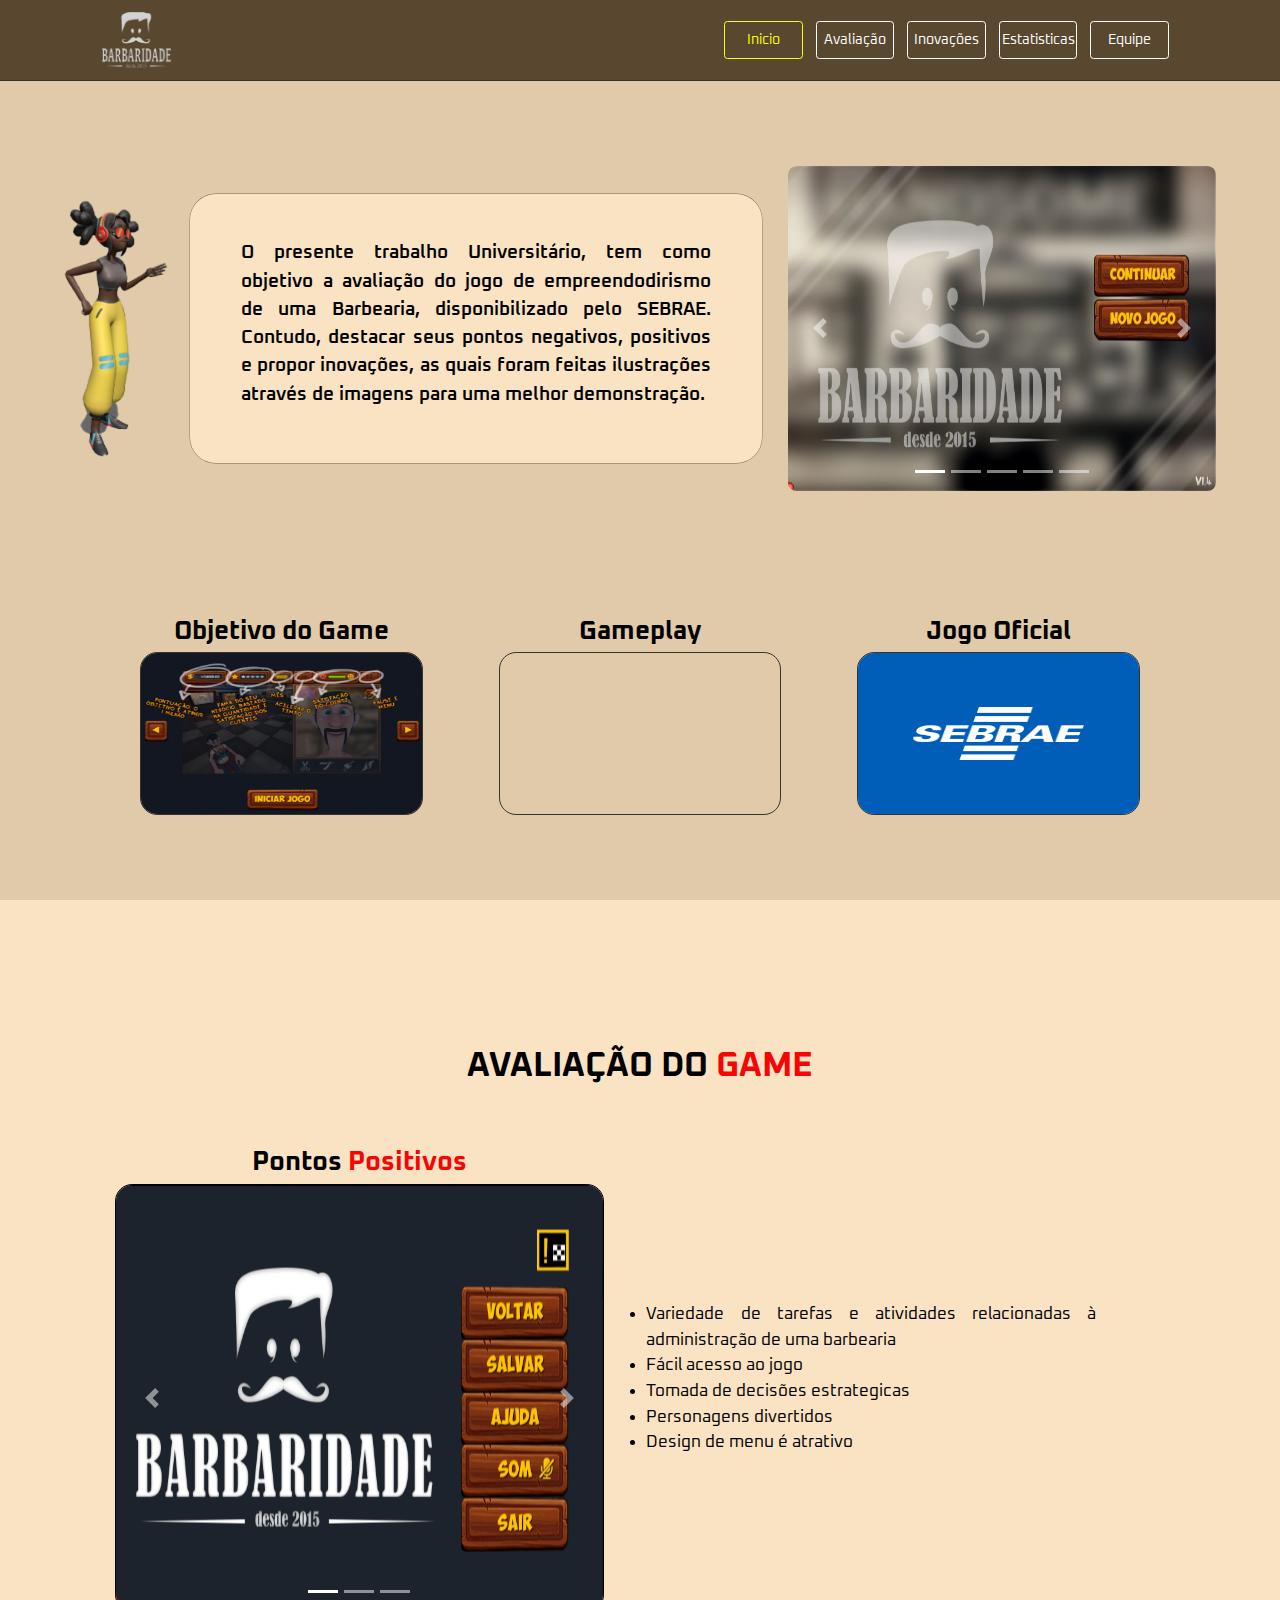
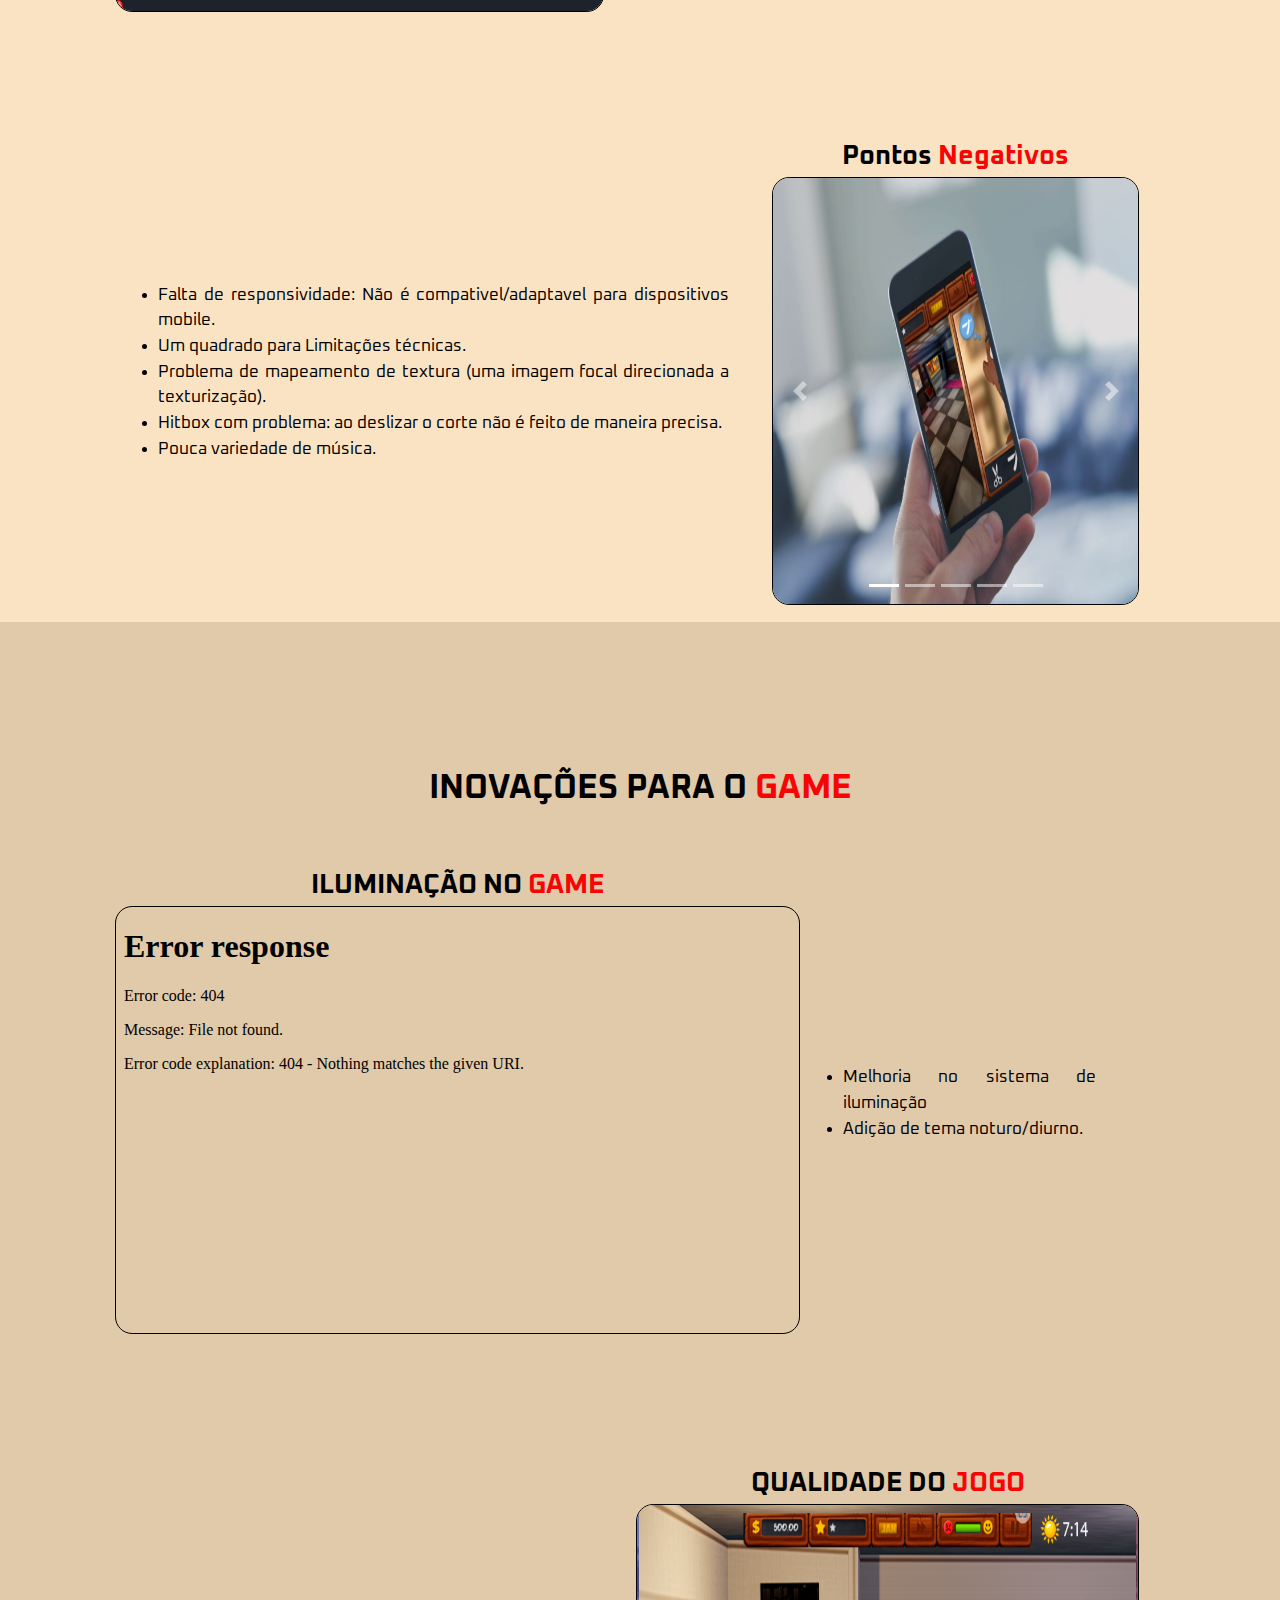
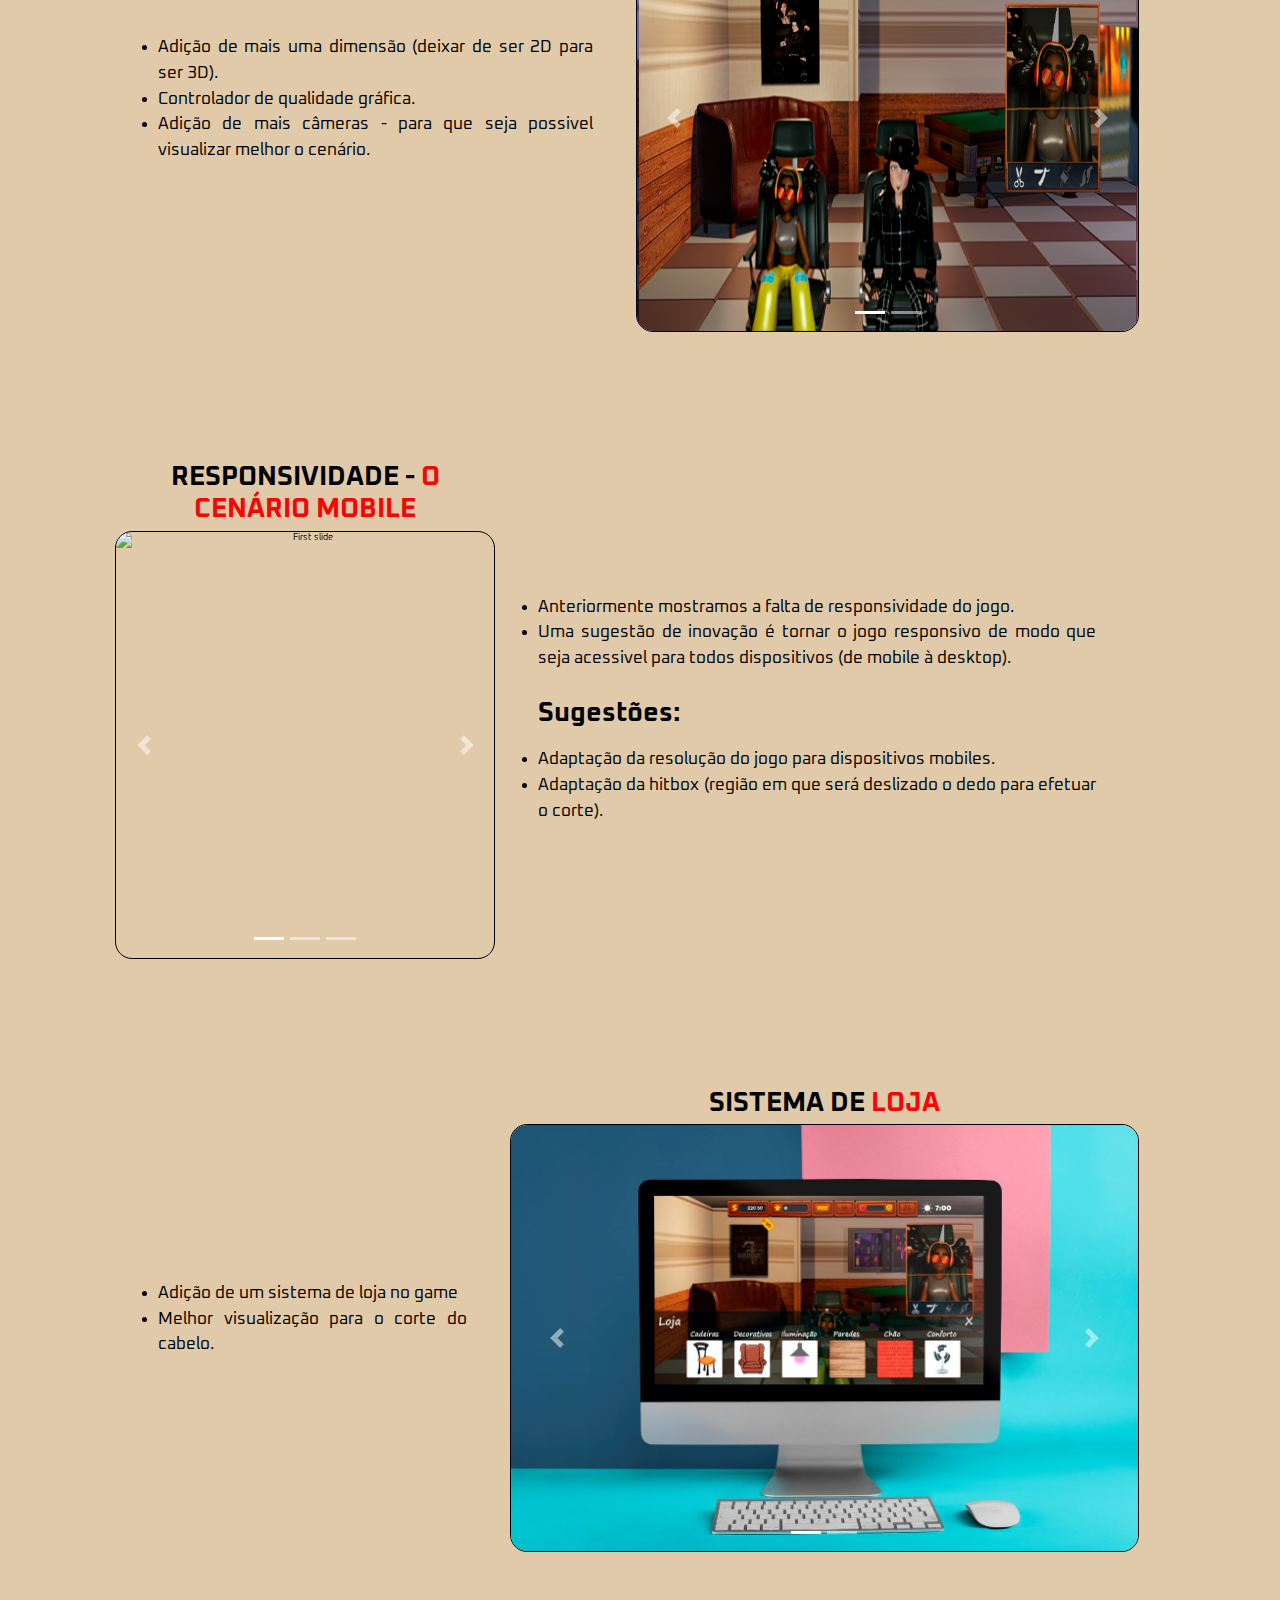
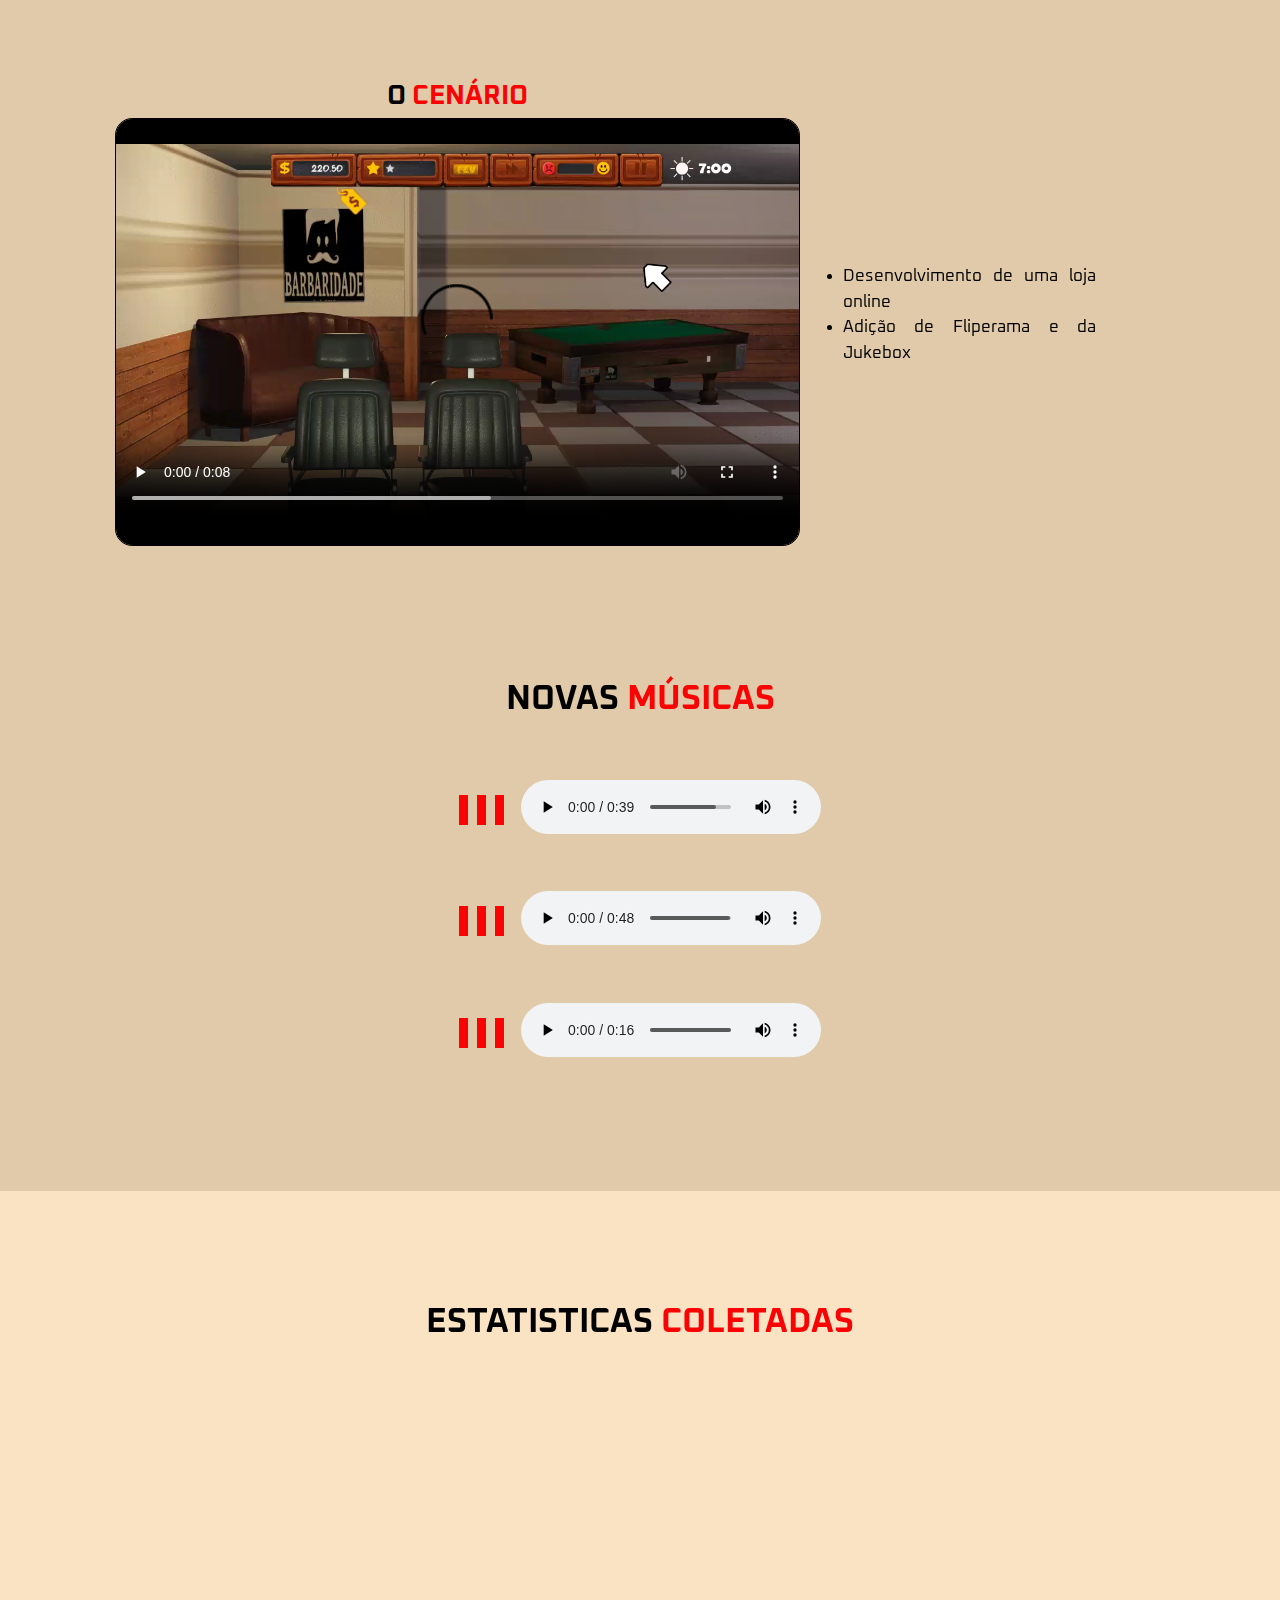
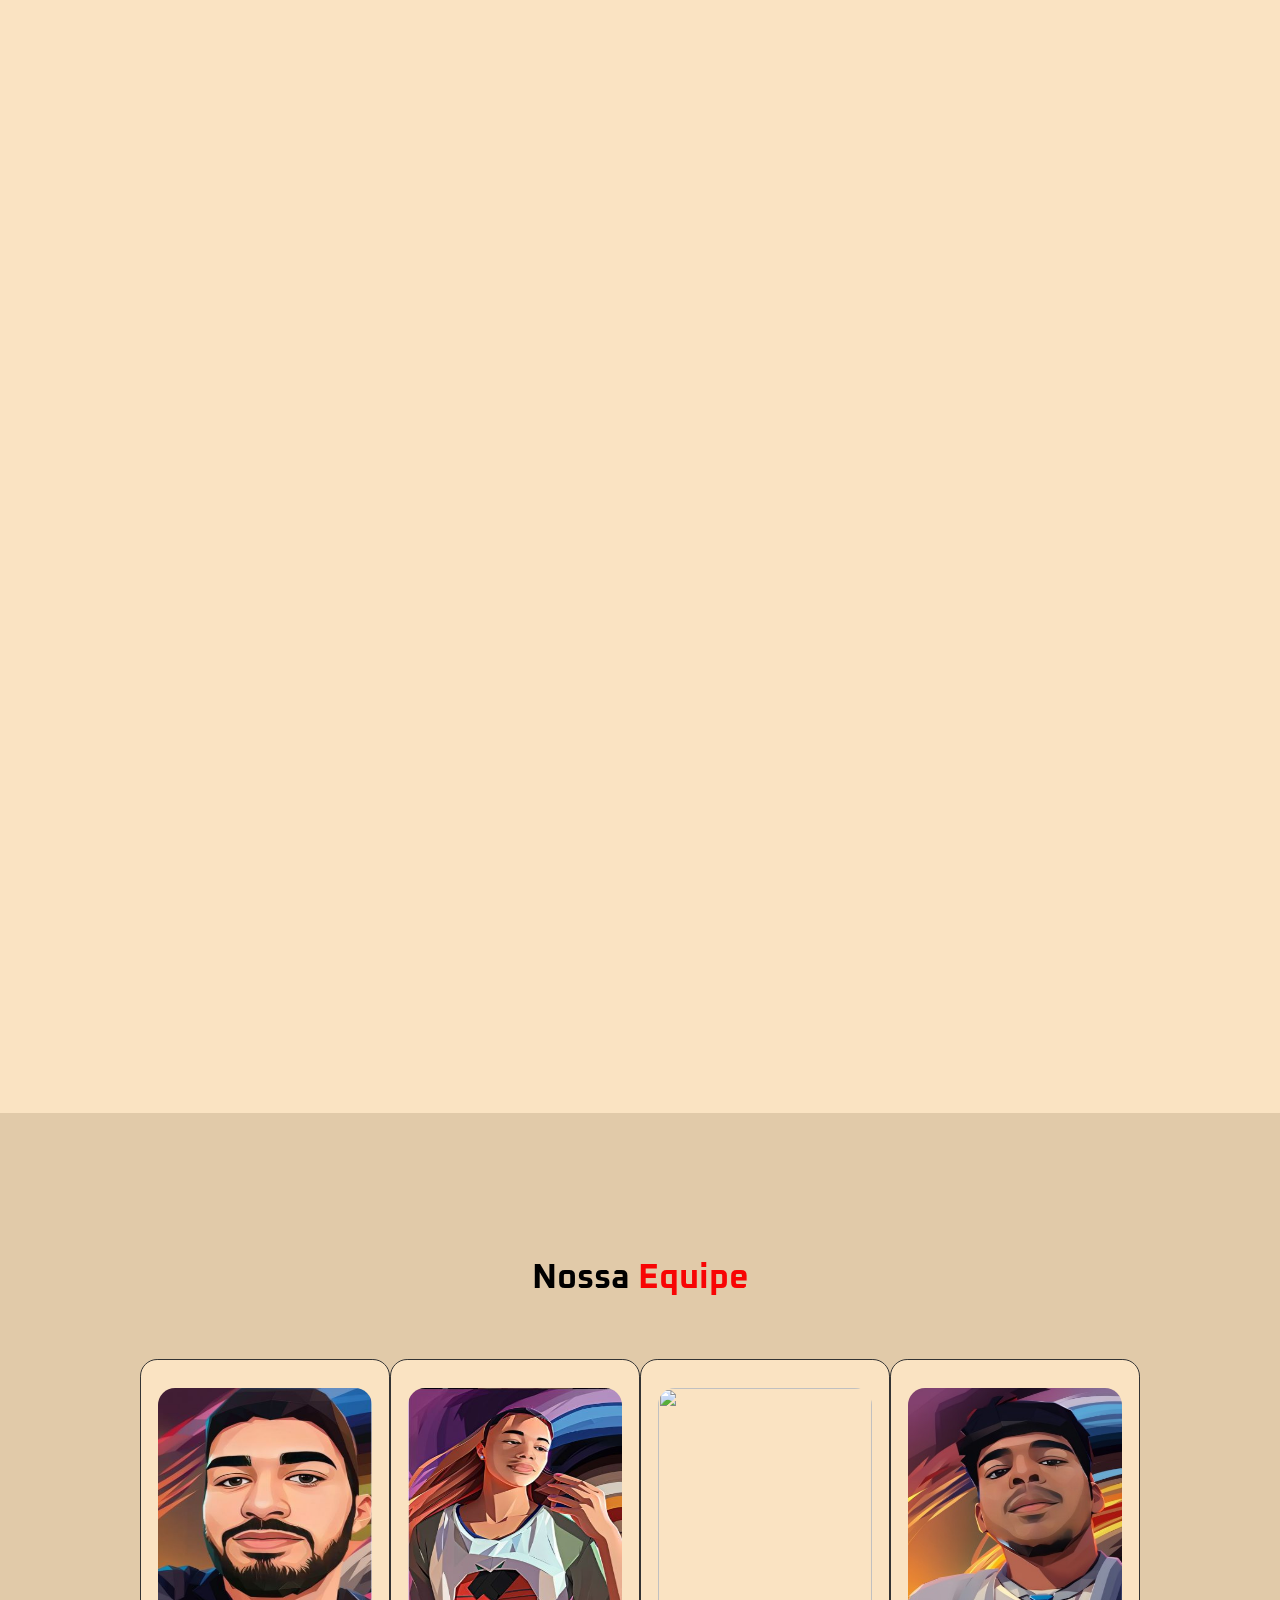
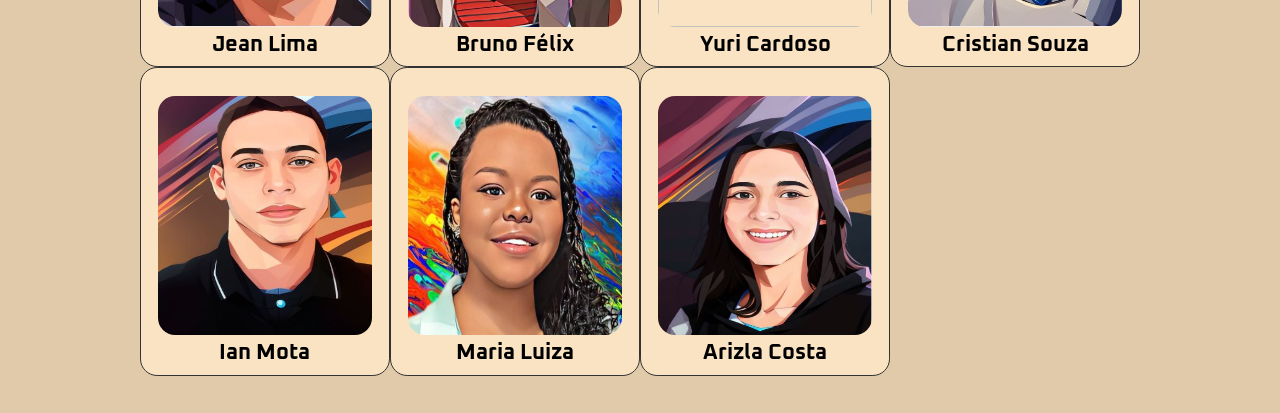
==== commit 364e9a57: "Add files via upload" ====
--- a/projetos/projetoProfLuciana/index.html
+++ b/projetos/projetoProfLuciana/index.html
@@ -1,448 +1,457 @@
-<!doctype html>
-<html lang="pt-br">
-  <head>
-    <!-- Required meta tags -->
-    <meta charset="utf-8">
-    <meta name="viewport" content="width=device-width, initial-scale=1, shrink-to-fit=no">
-
-    <!-- Bootstrap CSS -->
-    <link rel="stylesheet" href="https://cdn.jsdelivr.net/npm/bootstrap@4.0.0/dist/css/bootstrap.min.css" integrity="sha384-Gn5384xqQ1aoWXA+058RXPxPg6fy4IWvTNh0E263XmFcJlSAwiGgFAW/dAiS6JXm" crossorigin="anonymous">
-    <!-- external css -->
-    <link rel="stylesheet" href="style.css">
-    <title>Projeto - Barbaridade</title>
-    <!-- bar loader animation-->
-    <link rel="stylesheet" href="barloader.css">
-  </head>
-  <body>
-    
-    <!-- header e navbar -->
-    <header>
-        <img src="./imagens/Logo.png" alt="" id="logo-img">
-        <!-- <a href="#" id="logo-name">BARBEARIA</a> -->
-      <i class='bx bx-menu' id="menu-icon"></i>
-      <nav class="navbar">
-              <!-- navegação -->
-              <button class="btn-header active" href="#home"><a href="#home" class="active">Inicio</a></button>
-              <button class="btn-header" href="#gameAvaliation"><a href="#gameAvaliation">Avaliação</a></button>
-              <button class="btn-header" href="#inovation"><a href="#inovation">Inovações</a></button>
-              <button class="btn-header" href="#dados"><a href="#dados">Estatisticas</a></button>
-              <button class="btn-header" href="#team"><a href="#team">Equipe</a></button>
-      </nav>
-    </header>
-  <!-- sessão inicial - home -->
-    <section class="home" id="home">
-      <!-- <div class="home-buttons">
-        <button class="btn btn-dark btn-lg">Avaliação Game</button>
-        <button class="btn btn-dark btn-lg">Inovações</button>
-        <button class="btn btn-dark btn-lg">Dados</button>
-      </div> -->
-        <div class="home-content">
-          <div class="home-text">
-              <img src="./imagens/Personagem.png" alt="" id="personagem-one">
-              <div id="text-home-apresentation">
-                <p>O presente trabalho Universitário, tem como objetivo a avaliação do jogo de empreendodirismo de uma Barbearia, disponibilizado pelo SEBRAE. Contudo, destacar seus pontos negativos, positivos e propor inovações, as quais foram feitas ilustrações através de imagens para uma melhor demonstração.</p>
-              </div>
-          </div>
-          <!-- carrousel com imagem no home -->
-              <div class="home-img">
-                  <div id="carouselExampleIndicators" class="carousel slide" data-ride="carousel">
-                      <ol class="carousel-indicators">
-                        <li data-target="#carouselExampleIndicators" data-slide-to="0" class="active"></li>
-                        <li data-target="#carouselExampleIndicators" data-slide-to="1"></li>
-                        <li data-target="#carouselExampleIndicators" data-slide-to="2"></li>
-                        <li data-target="#carouselExampleIndicators" data-slide-to="3"></li>
-                        <li data-target="#carouselExampleIndicators" data-slide-to="4"></li>
-                      </ol>
-                      <div class="carousel-inner">
-                        <div class="carousel-item active">
-                          <img class="d-block w-100" src="./imagens/inicio/WhatsApp Image 2023-07-02 at 00.35.41.jpeg" alt="Third slide">
-                        </div>
-                        <div class="carousel-item">
-                          <img class="d-block w-100" src="./imagens/inicio/WhatsApp Image 2023-07-02 at 00.33.10.jpeg" alt="First slide">
-                        </div>
-                        <div class="carousel-item">
-                          <img class="d-block w-100" src="./imagens/inicio/WhatsApp Image 2023-07-02 at 00.33.12 (1).jpeg" alt="Second slide">
-                        </div>
-                        <div class="carousel-item">
-                          <img class="d-block w-100" src="./imagens/inicio/WhatsApp Image 2023-07-02 at 00.33.12.jpeg" alt="Third slide">
-                        </div>
-                        <div class="carousel-item">
-                          <img class="d-block w-100" src="./imagens/inicio/WhatsApp Image 2023-07-02 at 00.33.13.jpeg" alt="Third slide">
-                        </div>
-                      </div>
-                      <a class="carousel-control-prev" href="#carouselExampleIndicators" role="button" data-slide="prev">
-                        <span class="carousel-control-prev-icon" aria-hidden="true"></span>
-                        <span class="sr-only">Previous</span>
-                      </a>
-                      <a class="carousel-control-next" href="#carouselExampleIndicators" role="button" data-slide="next">
-                        <span class="carousel-control-next-icon" aria-hidden="true"></span>
-                        <span class="sr-only">Next</span>
-                      </a>
-                    </div>
-              </div>
-            </div>
-            <!-- imagens na parte inferior do home -->
-            <div class="home-images-bottom">
-              <div>
-                <h3>Objetivo do Game</h3>
-                <img src="./imagens/tutorial Do Game.gif" alt="" id="objetivo">
-              </div>
-              <div>
-                <h3>Gameplay</h3>
-                <iframe src="https://www.youtube.com/embed/cN36fhh5bRo" title="YouTube video player" frameborder="0" allow="accelerometer; autoplay; clipboard-write; encrypted-media; gyroscope; picture-in-picture; web-share" allowfullscreen></iframe>
-              </div>
-              <div>
-                <h3>Jogo Oficial</h3>
-                <a href="https://sebrae.com.br/sites/PortalSebrae/cursosonline/jogo-online-barbaridade,2850868fe83f0710VgnVCM1000004c00210aRCRD" target="_blank">
-                  <img src="./imagens/sebrae_logo_azul.png" alt="">
-                </a>
-              </div>
-            </div>
-    </section> 
-    <section class="gameAvaliation" id="gameAvaliation">
-      <h1>AVALIAÇÃO DO <span>GAME</span></h1>
-      <div class="pontosPositivos">
-        <div class="pontosPositivos-box">
-          <div class="pontosPositivos-text">
-            <h3>Pontos <span>Positivos</span></h3>
-            <div id="carouselPontosPositivos" class="carousel slide" data-ride="carousel">
-              <ol class="carousel-indicators">
-                <li data-target="#carouselPontosPositivos" data-slide-to="0" class="active"></li>
-                <li data-target="#carouselPontosPositivos" data-slide-to="1"></li>
-                <li data-target="#carouselPontosPositivos" data-slide-to="2"></li>
-              </ol>
-              <div class="carousel-inner">
-                <div class="carousel-item active">
-                  <img class="d-block w-100" src="./imagens/avaliaçãoGame/Pontos Positivos.png" alt="First slide">
-                </div>
-                <div class="carousel-item">
-                  <img class="d-block w-100" src="./imagens/avaliaçãoGame/Pontos Positivos2.png" alt="Second slide">
-                </div>
-                <div class="carousel-item">
-                  <img class="d-block w-100" src="./imagens/avaliaçãoGame/Pontos Positivos11.png" alt="Third slide">
-                </div>
-              </div>
-              <a class="carousel-control-prev" href="#carouselPontosPositivos" role="button" data-slide="prev">
-                <span class="carousel-control-prev-icon" aria-hidden="true"></span>
-                <span class="sr-only">Previous</span>
-              </a>
-              <a class="carousel-control-next" href="#carouselPontosPositivos" role="button" data-slide="next">
-                <span class="carousel-control-next-icon" aria-hidden="true"></span>
-                <span class="sr-only">Next</span>
-              </a>
-            </div>
-          </div>
-          <ul>
-            <li>
-              Variedade de tarefas e atividades relacionadas à administração de uma barbearia
-            </li>
-            <li>
-              Fácil acesso ao jogo
-            </li>
-            <li>
-              Tomada de decisões estrategicas
-            </li>
-            <li>
-              Personagens divertidos
-            </li>
-            <li>
-              Design de menu é atrativo
-            </li>
-          </ul>
-        </div>
-      </div>
-      <div class="pontosNegativos">
-        <div class="pontosNegativos-box">
-          <div class="pontosNegativos-text">
-            <h3>Pontos <span>Negativos</span></h3>
-            <div id="carouselPontosNegativos" class="carousel slide" data-ride="carousel">
-              <ol class="carousel-indicators">
-                <li data-target="#carouselPontosNegativos" data-slide-to="0" class="active"></li>
-                <li data-target="#carouselPontosNegativos" data-slide-to="1"></li>
-                <li data-target="#carouselPontosNegativos" data-slide-to="2"></li>
-                <li data-target="#carouselPontosNegativos" data-slide-to="3"></li>
-                <li data-target="#carouselPontosNegativos" data-slide-to="4"></li>
-              </ol>
-              <div class="carousel-inner">
-                <div class="carousel-item active">
-                  <img class="d-block w-100" src="./imagens/avaliaçãoGame/negativos/faltaDeResponsividade.jpeg" alt="First slide">
-                </div>
-                <div class="carousel-item">
-                  <img class="d-block w-100" src="./imagens/avaliaçãoGame/negativos/Bug Do game.png" alt="Second slide">
-                </div>
-                <div class="carousel-item">
-                  <img class="d-block w-100" src="./imagens/avaliaçãoGame/negativos/BugAoFundoOIdealSeriaEmbaçarFundo.png" alt="Second slide">
-                </div>
-                <div class="carousel-item">
-                  <img class="d-block w-100" src="./imagens/avaliaçãoGame/negativos/Captura de tela 2023-05-30 135219.png" alt="Second slide">
-                </div>
-                <div class="carousel-item">
-                  <img class="d-block w-100" src="./imagens/avaliaçãoGame/negativos/HitBoxEmCimaDoRostoPontoNegativo.gif" alt="Third slide">
-                </div>
-              </div>
-              <a class="carousel-control-prev" href="#carouselPontosNegativos" role="button" data-slide="prev">
-                <span class="carousel-control-prev-icon" aria-hidden="true"></span>
-                <span class="sr-only">Previous</span>
-              </a>
-              <a class="carousel-control-next" href="#carouselPontosNegativos" role="button" data-slide="next">
-                <span class="carousel-control-next-icon" aria-hidden="true"></span>
-                <span class="sr-only">Next</span>
-              </a>
-            </div>
-          </div>
-          <ul>
-            <li>Falta de responsividade: Não é compativel/adaptavel para dispositivos mobile.</li>
-            <li>Um quadrado para Limitações técnicas.</li>
-            <li>Problema de mapeamento de textura (uma imagem focal direcionada a texturização).</li>
-            <li>Hitbox com problema: ao deslizar o corte não é feito de maneira precisa.</li>
-            <li>Pouca variedade de música.</li>
-          </ul>
-        </div>
-      </div>
-    </section>
-    
-    <section class="inovation" id="inovation">
-      <h1>INOVAÇÕES PARA O <span>GAME</span></h1>
-
-      <div class="inovation-container">
-        <div class="inovation-box">
-          <div class="inovation-text">
-            <h3>ILUMINAÇÃO NO <span>GAME</span></h3>
-            <iframe src="./imagens/inovacoes/3 - diaNoite/Dia e noite.mp4" frameborder="0"></iframe>
-          </div>
-          <ul>
-            <li>Melhoria no sistema de iluminação</li>
-            <li>
-              Adição de tema noturo/diurno.
-            </li>
-        </ul>
-        </div>
-      </div>
-
-      <div class="inovation-container-reverse">
-        <div class="inovation-box-reverse">
-          <div class="inovation-text-reverse">
-            <h3>QUALIDADE DO <span>JOGO</span></h3>
-            <!-- <img src="./imagens/inovacoes/2/Jogabilidade ideias.png" alt=""> -->
-            <div id="carouselGameQuality" class="carousel slide" data-ride="carousel">
-              <ol class="carousel-indicators">
-                <li data-target="#carouselGameQuality" data-slide-to="0" class="active"></li>
-                <li data-target="#carouselGameQuality" data-slide-to="1"></li>
-              </ol>
-              <div class="carousel-inner">
-                <div class="carousel-item active">
-                  <img class="d-block w-100" src="./imagens/inovacoes/2/Jogabilidade ideias.png" alt="First slide">
-                </div>
-                <div class="carousel-item">
-                  <img class="d-block w-100" src="./imagens/inovacoes/WhatsApp Image 2023-07-02 at 11.26.50.jpeg" alt="Second slide">
-                </div>
-              </div>
-              <a class="carousel-control-prev" href="#carouselGameQuality" role="button" data-slide="prev">
-                <span class="carousel-control-prev-icon" aria-hidden="true"></span>
-                <span class="sr-only">Previous</span>
-              </a>
-              <a class="carousel-control-next" href="#carouselGameQuality" role="button" data-slide="next">
-                <span class="carousel-control-next-icon" aria-hidden="true"></span>
-                <span class="sr-only">Next</span>
-              </a>
-            </div>
-          </div>
-          
-          <ul>
-            <li>Adição de mais uma dimensão (deixar de ser 2D para ser 3D).</li>
-            <li>Controlador de qualidade gráfica.</li>
-            <li>Adição de mais câmeras - para que seja possivel visualizar melhor o cenário.</li>
-          </ul>
-        </div>
-      </div>
-
-      <div class="inovation-container">
-        <div class="inovation-box">
-          <div class="inovation-text">
-            <h3>RESPONSIVIDADE - <span>O CENÁRIO MOBILE</span></h3>
-            <div id="carouselInovations" class="carousel slide" data-ride="carousel">
-              <ol class="carousel-indicators">
-                <li data-target="#carouselInovations" data-slide-to="0" class="active"></li>
-                <li data-target="#carouselInovations" data-slide-to="1"></li>
-                <li data-target="#carouselInovations" data-slide-to="2"></li>
-              </ol>
-              <div class="carousel-inner">
-                <div class="carousel-item active">
-                  <img class="d-block w-100" src="./imagens/inovacoes/Versão Mobile loja.png" alt="First slide">
-                </div>
-                <div class="carousel-item">
-                  <img class="d-block w-100" src="./imagens/inovacoes/Vantagens do cenário Novo.tif.png" alt="Second slide">
-                </div>
-                <div class="carousel-item">
-                  <img class="d-block w-100" src="./imagens/inovacoes/Ideia loja.png" alt="Second slide">
-                </div>
-              </div>
-              <a class="carousel-control-prev" href="#carouselInovations" role="button" data-slide="prev">
-                <span class="carousel-control-prev-icon" aria-hidden="true"></span>
-                <span class="sr-only">Previous</span>
-              </a>
-              <a class="carousel-control-next" href="#carouselInovations" role="button" data-slide="next">
-                <span class="carousel-control-next-icon" aria-hidden="true"></span>
-                <span class="sr-only">Next</span>
-              </a>
-            </div>
-          </div>
-          <ul>
-            <li>
-              Anteriormente mostramos a falta de responsividade do jogo.
-            </li>
-            <li>
-              Uma sugestão de inovação é tornar o jogo responsivo de modo que seja acessivel para todos dispositivos (de mobile à desktop).
-            </li>
-            <br><br>
-            <h3>Sugestões:</h3>
-            <br>
-            <li>Adaptação da resolução do jogo para dispositivos mobiles.</li>
-            <li>Adaptação da hitbox (região em que será deslizado o dedo para efetuar o corte).</li>
-          </ul>
-        </div>
-      </div>
-
-      <div class="inovation-container-reverse">
-        <div class="inovation-box-reverse">
-          <div class="inovation-text-reverse">
-            <h3>SISTEMA DE <span>LOJA</span></h3>
-            <div id="carouselLoja" class="carousel slide" data-ride="carousel">
-              <ol class="carousel-indicators">
-                <li data-target="#carouselLoja" data-slide-to="0" class="active"></li>
-                <li data-target="#carouselLoja" data-slide-to="1"></li>
-              </ol>
-              <div class="carousel-inner">
-                <div class="carousel-item active">
-                  <img class="d-block w-100" src="./imagens/inovacoes/loja/WhatsApp Image 2023-06-27 at 19.43.09.jpeg" alt="First slide">
-                </div>
-                <div class="carousel-item">
-                  <img class="d-block w-100" src="./imagens/inovacoes/loja/WhatsApp Image 2023-06-27 at 19.40.47.jpeg" alt="Second slide">
-                </div>
-              </div>
-              <a class="carousel-control-prev" href="#carouselLoja" role="button" data-slide="prev">
-                <span class="carousel-control-prev-icon" aria-hidden="true"></span>
-                <span class="sr-only">Previous</span>
-              </a>
-              <a class="carousel-control-next" href="#carouselLoja" role="button" data-slide="next">
-                <span class="carousel-control-next-icon" aria-hidden="true"></span>
-                <span class="sr-only">Next</span>
-              </a>
-            </div>
-          </div>
-          <ul>
-            <li>
-              Adição de um sistema de loja no game
-            </li>
-            <li>
-              Melhor visualização para o corte do cabelo.
-            </li>
-        </ul>
-        </div>
-      </div>
-
-      <div class="inovation-container">
-        <div class="inovation-box">
-          <div class="inovation-text">
-            <h3>O <span>CENÁRIO</span></h3>
-            <iframe src="./imagens/inovacoes/3/WhatsApp Video 2023-06-19 at 17.09.00.mp4" frameborder="0"></iframe>
-          </div>
-          <ul>
-            <li>
-              Desenvolvimento de uma loja online
-            </li>
-            <li>
-              Adição de Fliperama e da Jukebox
-            </li>
-          </ul>
-        </div>
-      </div>
-      <div id="musicDiv">
-        <h1>NOVAS <span>MÚSICAS</span></h1>
-        <div id="music">
-          <div class="music-box">
-            <div class="custom-loader"></div>
-            <audio src="./musicas/Jazz Calmo melodia padrão.mp3" controls></audio>
-          </div>
-          <div class="music-box">
-            <div class="custom-loader"></div>
-            <audio src="./musicas/Um Jazz meio anos 70.mp3" controls></audio>
-          </div>
-          <div class="music-box">
-            <div class="custom-loader"></div>
-            <audio src="./musicas/Uma vibe para loja.mp3" controls></audio>
-          </div>
-        </div>
-      </div>
-    </section>
-     
-    <section class="dados" id="dados">
-      <h1>ESTATISTICAS <span>COLETADAS</span></h1>
-      
-        <div class="graphichs-container">
-          <canvas class="graphichs" id="graphichs-chart"></canvas>
-          <p>Lorem ipsum dolor sit amet consectetur adipisicing elit. Libero delectus quisquam repellendus? Magnam, quo expedita itaque placeat aperiam vero sint quod, ipsam reiciendis iusto enim!</p>
-        </div>
-        <div class="graphichs-container">
-          <canvas class="graphichs" id="graphichs-chart2"></canvas>
-          <p>Lorem, ipsum dolor sit amet consectetur adipisicing elit. Blanditiis temporibus adipisci aperiam id voluptates incidunt. Praesentium culpa nihil similique enim doloribus incidunt esse, ab ratione.</p>
-        </div>
-        <div class="graphichs-container">
-          <canvas class="graphichs" id="graphichs-chart3"></canvas>
-          <p>Lorem ipsum dolor, sit amet consectetur adipisicing elit. Quod, aspernatur quasi. Voluptatem asperiores quibusdam velit non? Incidunt molestias error vel perspiciatis! Aperiam facere dolor non?</p>
-        </div>
-        <div class="graphichs-container">
-          <canvas class="graphichs" id="graphichs-chart4"></canvas>
-          <p>Lorem ipsum dolor sit amet consectetur adipisicing elit. Eum optio expedita in reprehenderit. Vitae atque officiis repellendus dolorem quasi adipisci, possimus aut doloribus quos in.</p>
-        </div>
-      </section>
-      <!-- sessão com imagem equipe -->
-      <section class="team" id="team">
-        <h1>Nossa <span>Equipe</span></h1>
-        <!-- divisão principal com container dos integrantes da equipe -->
-        <div class="team-container">
-            <!-- divisão com container com os integrantes da equipe -->
-            <div class="team-box">
-                <img src="./integrantesCartoons/Jean.jpeg" alt="">
-                <h3>Jean Lima</h3>
-            </div>
-            <div class="team-box">
-                <img src="./integrantesCartoons/BRUNO.jpeg" alt="">
-                <h3>Bruno Félix</h3>
-            </div>
-            <div class="team-box">
-                <img src="./integrantesCartoons/Yuri.jpeg" alt="">
-                <h3>Yuri Cardoso</h3>
-            </div>
-            <div class="team-box">
-                <img src="./integrantesCartoons/CRISTIAN.jpeg" alt="">
-                <h3>Cristian Souza</h3>
-            </div>
-            <div class="team-box">
-                <img src="./integrantesCartoons/YAN.jpeg" alt="">
-                <h3>Ian Mota</h3>
-            </div>
-            <div class="team-box">
-                <img src="./integrantesCartoons/MARIA (2).jpeg" alt="">
-                <h3>Maria Luiza</h3>
-            </div>
-            <div class="team-box">
-                <img src="./integrantesCartoons/ARISLA.jpeg" alt="">
-                <h3>Arizla Costa</h3>
-            </div>
-        </div>
-    </section>
-    <!-- chart.js -->
-    <script src="https://cdn.jsdelivr.net/npm/chart.js"></script>
-    <!-- jQuery first, then Popper.js, then Bootstrap JS -->
-    <script src="https://code.jquery.com/jquery-3.2.1.slim.min.js" integrity="sha384-KJ3o2DKtIkvYIK3UENzmM7KCkRr/rE9/Qpg6aAZGJwFDMVNA/GpGFF93hXpG5KkN" crossorigin="anonymous"></script>
-    <script src="https://cdn.jsdelivr.net/npm/popper.js@1.12.9/dist/umd/popper.min.js" integrity="sha384-ApNbgh9B+Y1QKtv3Rn7W3mgPxhU9K/ScQsAP7hUibX39j7fakFPskvXusvfa0b4Q" crossorigin="anonymous"></script>
-    <script src="https://cdn.jsdelivr.net/npm/bootstrap@4.0.0/dist/js/bootstrap.min.js" integrity="sha384-JZR6Spejh4U02d8jOt6vLEHfe/JQGiRRSQQxSfFWpi1MquVdAyjUar5+76PVCmYl" crossorigin="anonymous"></script>
-    <!-- external script -->
-    <script src="./main.js" defer></script>
-    <!-- scroll reveal -->
-    <script src="https://unpkg.com/scrollreveal"></script>
-    <!-- gsap animation -->
-    <script src="https://cdn.jsdelivr.net/npm/gsap@3.12/dist/gsap.min.js"></script>
-  </body>
+<!doctype html>
+<html lang="pt-br">
+  <head>
+    <!-- Required meta tags -->
+    <meta charset="utf-8">
+    <meta name="viewport" content="width=device-width, initial-scale=1, shrink-to-fit=no">
+    <!-- link boxicon -->
+    <link rel="stylesheet" href="https://cdn.jsdelivr.net/npm/boxicons@latest/css/boxicons.min.css">
+    <!-- script boxicon -->
+    <script src="https://unpkg.com/boxicons@2.1.4/dist/boxicons.js"></script>
+    <!-- Bootstrap CSS -->
+    <link rel="stylesheet" href="https://cdn.jsdelivr.net/npm/bootstrap@4.0.0/dist/css/bootstrap.min.css" integrity="sha384-Gn5384xqQ1aoWXA+058RXPxPg6fy4IWvTNh0E263XmFcJlSAwiGgFAW/dAiS6JXm" crossorigin="anonymous">
+    <!-- external css -->
+    <link rel="stylesheet" href="style.css">
+    <title>Projeto - Barbaridade</title>
+    <!-- bar loader animation-->
+    <link rel="stylesheet" href="barloader.css">
+  </head>
+  <body>
+    
+    <!-- header e navbar -->
+    <header>
+        <img src="./imagens/Logo.png" alt="" id="logo-img">
+        <!-- <a href="#" id="logo-name">BARBEARIA</a> -->
+        <i class='bx bx-menu' id="menu-icon"></i>
+      <nav class="navbar">
+              <!-- navegação -->
+              <button class="btn-header active" href="#home"><a href="#home" class="active">Inicio</a></button>
+              <button class="btn-header" href="#gameAvaliation"><a href="#gameAvaliation">Avaliação</a></button>
+              <button class="btn-header" href="#inovation"><a href="#inovation">Inovações</a></button>
+              <button class="btn-header" href="#dados"><a href="#dados">Estatisticas</a></button>
+              <button class="btn-header" href="#team"><a href="#team">Equipe</a></button>
+      </nav>
+    </header>
+  <!-- sessão inicial - home -->
+    <section class="home" id="home">
+      <!-- <div class="home-buttons">
+        <button class="btn btn-dark btn-lg">Avaliação Game</button>
+        <button class="btn btn-dark btn-lg">Inovações</button>
+        <button class="btn btn-dark btn-lg">Dados</button>
+      </div> -->
+        <div class="home-content">
+          <div class="home-text">
+              <img src="./imagens/Personagem.png" alt="" id="personagem-one">
+              <div id="text-home-apresentation">
+                <p>O presente trabalho Universitário, tem como objetivo a avaliação do jogo de empreendodirismo de uma Barbearia, disponibilizado pelo SEBRAE. Contudo, destacar seus pontos negativos, positivos e propor inovações, as quais foram feitas ilustrações através de imagens para uma melhor demonstração.</p>
+              </div>
+          </div>
+          <!-- carrousel com imagem no home -->
+              <div class="home-img">
+                  <div id="carouselExampleIndicators" class="carousel slide" data-ride="carousel">
+                      <ol class="carousel-indicators">
+                        <li data-target="#carouselExampleIndicators" data-slide-to="0" class="active"></li>
+                        <li data-target="#carouselExampleIndicators" data-slide-to="1"></li>
+                        <li data-target="#carouselExampleIndicators" data-slide-to="2"></li>
+                        <li data-target="#carouselExampleIndicators" data-slide-to="3"></li>
+                        <li data-target="#carouselExampleIndicators" data-slide-to="4"></li>
+                      </ol>
+                      <div class="carousel-inner">
+                        <div class="carousel-item active">
+                          <img class="d-block w-100" src="./imagens/inicio/WhatsApp Image 2023-07-02 at 00.35.41.jpeg" alt="Third slide">
+                        </div>
+                        <div class="carousel-item">
+                          <img class="d-block w-100" src="./imagens/inicio/WhatsApp Image 2023-07-02 at 00.33.10.jpeg" alt="First slide">
+                        </div>
+                        <div class="carousel-item">
+                          <img class="d-block w-100" src="./imagens/inicio/WhatsApp Image 2023-07-02 at 00.33.12 (1).jpeg" alt="Second slide">
+                        </div>
+                        <div class="carousel-item">
+                          <img class="d-block w-100" src="./imagens/inicio/WhatsApp Image 2023-07-02 at 00.33.12.jpeg" alt="Third slide">
+                        </div>
+                        <div class="carousel-item">
+                          <img class="d-block w-100" src="./imagens/inicio/WhatsApp Image 2023-07-02 at 00.33.13.jpeg" alt="Third slide">
+                        </div>
+                      </div>
+                      <a class="carousel-control-prev" href="#carouselExampleIndicators" role="button" data-slide="prev">
+                        <span class="carousel-control-prev-icon" aria-hidden="true"></span>
+                        <span class="sr-only">Previous</span>
+                      </a>
+                      <a class="carousel-control-next" href="#carouselExampleIndicators" role="button" data-slide="next">
+                        <span class="carousel-control-next-icon" aria-hidden="true"></span>
+                        <span class="sr-only">Next</span>
+                      </a>
+                    </div>
+              </div>
+            </div>
+            <!-- imagens na parte inferior do home -->
+            <div class="home-images-bottom">
+              <div>
+                <h3>Objetivo do Game</h3>
+                <img src="./imagens/tutorial Do Game.gif" alt="" id="objetivo">
+              </div>
+              <div>
+                <h3>Gameplay</h3>
+                <iframe src="https://www.youtube.com/embed/cN36fhh5bRo" title="YouTube video player" frameborder="0" allow="accelerometer; autoplay; clipboard-write; encrypted-media; gyroscope; picture-in-picture; web-share" allowfullscreen></iframe>
+              </div>
+              <div>
+                <h3>Jogo Oficial</h3>
+                <a href="https://sebrae.com.br/sites/PortalSebrae/cursosonline/jogo-online-barbaridade,2850868fe83f0710VgnVCM1000004c00210aRCRD" target="_blank">
+                  <img src="./imagens/sebrae_logo_azul.png" alt="">
+                </a>
+              </div>
+            </div>
+    </section> 
+    <section class="gameAvaliation" id="gameAvaliation">
+      <h1>AVALIAÇÃO DO <span>GAME</span></h1>
+      <div class="pontosPositivos">
+        <div class="pontosPositivos-box">
+          <div class="pontosPositivos-text">
+            <h3>Pontos <span>Positivos</span></h3>
+            <div id="carouselPontosPositivos" class="carousel slide" data-ride="carousel">
+              <ol class="carousel-indicators">
+                <li data-target="#carouselPontosPositivos" data-slide-to="0" class="active"></li>
+                <li data-target="#carouselPontosPositivos" data-slide-to="1"></li>
+                <li data-target="#carouselPontosPositivos" data-slide-to="2"></li>
+              </ol>
+              <div class="carousel-inner">
+                <div class="carousel-item active">
+                  <img class="d-block w-100" src="./imagens/avaliaçãoGame/Pontos Positivos.png" alt="First slide">
+                </div>
+                <div class="carousel-item">
+                  <img class="d-block w-100" src="./imagens/avaliaçãoGame/Pontos Positivos2.png" alt="Second slide">
+                </div>
+                <div class="carousel-item">
+                  <img class="d-block w-100" src="./imagens/avaliaçãoGame/Pontos Positivos11.png" alt="Third slide">
+                </div>
+              </div>
+              <a class="carousel-control-prev" href="#carouselPontosPositivos" role="button" data-slide="prev">
+                <span class="carousel-control-prev-icon" aria-hidden="true"></span>
+                <span class="sr-only">Previous</span>
+              </a>
+              <a class="carousel-control-next" href="#carouselPontosPositivos" role="button" data-slide="next">
+                <span class="carousel-control-next-icon" aria-hidden="true"></span>
+                <span class="sr-only">Next</span>
+              </a>
+            </div>
+          </div>
+          <ul>
+            <li>
+              Variedade de tarefas e atividades relacionadas à administração de uma barbearia
+            </li>
+            <li>
+              Fácil acesso ao jogo
+            </li>
+            <li>
+              Tomada de decisões estrategicas
+            </li>
+            <li>
+              Personagens divertidos
+            </li>
+            <li>
+              Design de menu é atrativo
+            </li>
+          </ul>
+        </div>
+      </div>
+      <div class="pontosNegativos">
+        <div class="pontosNegativos-box">
+          <div class="pontosNegativos-text">
+            <h3>Pontos <span>Negativos</span></h3>
+            <div id="carouselPontosNegativos" class="carousel slide" data-ride="carousel">
+              <ol class="carousel-indicators">
+                <li data-target="#carouselPontosNegativos" data-slide-to="0" class="active"></li>
+                <li data-target="#carouselPontosNegativos" data-slide-to="1"></li>
+                <li data-target="#carouselPontosNegativos" data-slide-to="2"></li>
+                <li data-target="#carouselPontosNegativos" data-slide-to="3"></li>
+                <li data-target="#carouselPontosNegativos" data-slide-to="4"></li>
+              </ol>
+              <div class="carousel-inner">
+                <div class="carousel-item active">
+                  <img class="d-block w-100" src="./imagens/avaliaçãoGame/negativos/faltaDeResponsividade.jpeg" alt="First slide">
+                </div>
+                <div class="carousel-item">
+                  <img class="d-block w-100" src="./imagens/avaliaçãoGame/negativos/Bug Do game.png" alt="Second slide">
+                </div>
+                <div class="carousel-item">
+                  <img class="d-block w-100" src="./imagens/avaliaçãoGame/negativos/BugAoFundoOIdealSeriaEmbaçarFundo.png" alt="Second slide">
+                </div>
+                <div class="carousel-item">
+                  <img class="d-block w-100" src="./imagens/avaliaçãoGame/negativos/Captura de tela 2023-05-30 135219.png" alt="Second slide">
+                </div>
+                <div class="carousel-item">
+                  <img class="d-block w-100" src="./imagens/avaliaçãoGame/negativos/HitBoxEmCimaDoRostoPontoNegativo.gif" alt="Third slide">
+                </div>
+              </div>
+              <a class="carousel-control-prev" href="#carouselPontosNegativos" role="button" data-slide="prev">
+                <span class="carousel-control-prev-icon" aria-hidden="true"></span>
+                <span class="sr-only">Previous</span>
+              </a>
+              <a class="carousel-control-next" href="#carouselPontosNegativos" role="button" data-slide="next">
+                <span class="carousel-control-next-icon" aria-hidden="true"></span>
+                <span class="sr-only">Next</span>
+              </a>
+            </div>
+          </div>
+          <ul>
+            <li>Falta de responsividade: Não é compativel/adaptavel para dispositivos mobile.</li>
+            <li>Um quadrado para Limitações técnicas.</li>
+            <li>Problema de mapeamento de textura (uma imagem focal direcionada a texturização).</li>
+            <li>Hitbox com problema: ao deslizar o corte não é feito de maneira precisa.</li>
+            <li>Pouca variedade de música.</li>
+          </ul>
+        </div>
+      </div>
+    </section>
+    
+    <section class="inovation" id="inovation">
+      <h1>INOVAÇÕES PARA O <span>GAME</span></h1>
+
+      <div class="inovation-container">
+        <div class="inovation-box">
+          <div class="inovation-text">
+            <h3>ILUMINAÇÃO NO <span>GAME</span></h3>
+            <iframe src="./imagens/inovacoes/3 - diaNoite/Dia e noite.mp4" frameborder="0"></iframe>
+          </div>
+          <ul>
+            <li>Melhoria no sistema de iluminação</li>
+            <li>
+              Adição de tema noturo/diurno.
+            </li>
+        </ul>
+        </div>
+      </div>
+
+      <div class="inovation-container-reverse">
+        <div class="inovation-box-reverse">
+          <div class="inovation-text-reverse">
+            <h3>QUALIDADE DO <span>JOGO</span></h3>
+            <!-- <img src="./imagens/inovacoes/2/Jogabilidade ideias.png" alt=""> -->
+            <div id="carouselGameQuality" class="carousel slide" data-ride="carousel">
+              <ol class="carousel-indicators">
+                <li data-target="#carouselGameQuality" data-slide-to="0" class="active"></li>
+                <li data-target="#carouselGameQuality" data-slide-to="1"></li>
+              </ol>
+              <div class="carousel-inner">
+                <div class="carousel-item active">
+                  <img class="d-block w-100" src="./imagens/inovacoes/2/Jogabilidade ideias.png" alt="First slide">
+                </div>
+                <div class="carousel-item">
+                  <img class="d-block w-100" src="./imagens/inovacoes/WhatsApp Image 2023-07-02 at 11.26.50.jpeg" alt="Second slide">
+                </div>
+              </div>
+              <a class="carousel-control-prev" href="#carouselGameQuality" role="button" data-slide="prev">
+                <span class="carousel-control-prev-icon" aria-hidden="true"></span>
+                <span class="sr-only">Previous</span>
+              </a>
+              <a class="carousel-control-next" href="#carouselGameQuality" role="button" data-slide="next">
+                <span class="carousel-control-next-icon" aria-hidden="true"></span>
+                <span class="sr-only">Next</span>
+              </a>
+            </div>
+          </div>
+          
+          <ul>
+            <li>Adição de mais uma dimensão (deixar de ser 2D para ser 3D).</li>
+            <li>Controlador de qualidade gráfica.</li>
+            <li>Adição de mais câmeras - para que seja possivel visualizar melhor o cenário.</li>
+          </ul>
+        </div>
+      </div>
+
+      <div class="inovation-container">
+        <div class="inovation-box">
+          <div class="inovation-text">
+            <h3>RESPONSIVIDADE - <span>O CENÁRIO MOBILE</span></h3>
+            <div id="carouselInovations" class="carousel slide" data-ride="carousel">
+              <ol class="carousel-indicators">
+                <li data-target="#carouselInovations" data-slide-to="0" class="active"></li>
+                <li data-target="#carouselInovations" data-slide-to="1"></li>
+                <li data-target="#carouselInovations" data-slide-to="2"></li>
+              </ol>
+              <div class="carousel-inner">
+                <div class="carousel-item active">
+                  <img class="d-block w-100" src="./imagens/inovacoes/Versão Mobile loja.png" alt="First slide">
+                </div>
+                <div class="carousel-item">
+                  <img class="d-block w-100" src="./imagens/inovacoes/Vantagens do cenário Novo.tif.png" alt="Second slide">
+                </div>
+                <div class="carousel-item">
+                  <img class="d-block w-100" src="./imagens/inovacoes/Ideia loja.png" alt="Second slide">
+                </div>
+              </div>
+              <a class="carousel-control-prev" href="#carouselInovations" role="button" data-slide="prev">
+                <span class="carousel-control-prev-icon" aria-hidden="true"></span>
+                <span class="sr-only">Previous</span>
+              </a>
+              <a class="carousel-control-next" href="#carouselInovations" role="button" data-slide="next">
+                <span class="carousel-control-next-icon" aria-hidden="true"></span>
+                <span class="sr-only">Next</span>
+              </a>
+            </div>
+          </div>
+          <ul>
+            <li>
+              Anteriormente mostramos a falta de responsividade do jogo.
+            </li>
+            <li>
+              Uma sugestão de inovação é tornar o jogo responsivo de modo que seja acessivel para todos dispositivos (de mobile à desktop).
+            </li>
+            <br><br>
+            <h3>Sugestões:</h3>
+            <br>
+            <li>Adaptação da resolução do jogo para dispositivos mobiles.</li>
+            <li>Adaptação da hitbox (região em que será deslizado o dedo para efetuar o corte).</li>
+          </ul>
+        </div>
+      </div>
+
+      <div class="inovation-container-reverse">
+        <div class="inovation-box-reverse">
+          <div class="inovation-text-reverse">
+            <h3>SISTEMA DE <span>LOJA</span></h3>
+            <div id="carouselLoja" class="carousel slide" data-ride="carousel">
+              <ol class="carousel-indicators">
+                <li data-target="#carouselLoja" data-slide-to="0" class="active"></li>
+                <li data-target="#carouselLoja" data-slide-to="1"></li>
+              </ol>
+              <div class="carousel-inner">
+                <div class="carousel-item active">
+                  <img class="d-block w-100" src="./imagens/inovacoes/loja/WhatsApp Image 2023-06-27 at 19.43.09.jpeg" alt="First slide">
+                </div>
+                <div class="carousel-item">
+                  <img class="d-block w-100" src="./imagens/inovacoes/loja/WhatsApp Image 2023-06-27 at 19.40.47.jpeg" alt="Second slide">
+                </div>
+              </div>
+              <a class="carousel-control-prev" href="#carouselLoja" role="button" data-slide="prev">
+                <span class="carousel-control-prev-icon" aria-hidden="true"></span>
+                <span class="sr-only">Previous</span>
+              </a>
+              <a class="carousel-control-next" href="#carouselLoja" role="button" data-slide="next">
+                <span class="carousel-control-next-icon" aria-hidden="true"></span>
+                <span class="sr-only">Next</span>
+              </a>
+            </div>
+          </div>
+          <ul>
+            <li>
+              Adição de um sistema de loja no game
+            </li>
+            <li>
+              Melhor visualização para o corte do cabelo.
+            </li>
+        </ul>
+        </div>
+      </div>
+
+      <div class="inovation-container">
+        <div class="inovation-box">
+          <div class="inovation-text">
+            <h3>O <span>CENÁRIO</span></h3>
+            <iframe src="./imagens/inovacoes/3/WhatsApp Video 2023-06-19 at 17.09.00.mp4" frameborder="0"></iframe>
+          </div>
+          <ul>
+            <li>
+              Desenvolvimento de uma loja online
+            </li>
+            <li>
+              Adição de Fliperama e da Jukebox
+            </li>
+          </ul>
+        </div>
+      </div>
+      <div id="musicDiv">
+        <h1>NOVAS <span>MÚSICAS</span></h1>
+        <div id="music">
+          <div class="music-box">
+            <div class="custom-loader"></div>
+            <audio src="./musicas/Jazz Calmo melodia padrão.mp3" controls></audio>
+          </div>
+          <div class="music-box">
+            <div class="custom-loader"></div>
+            <audio src="./musicas/Um Jazz meio anos 70.mp3" controls></audio>
+          </div>
+          <div class="music-box">
+            <div class="custom-loader"></div>
+            <audio src="./musicas/Uma vibe para loja.mp3" controls></audio>
+          </div>
+        </div>
+      </div>
+    </section>
+     <!-- section onde ficara as estatisticas coletadas -->
+    <section class="dados" id="dados">
+      <h1>ESTATISTICAS <span>COLETADAS</span></h1>
+      <div class="graphichs-main">
+        <div class="graphichs-container">
+          <canvas class="graphichs" id="graphichs-chart"></canvas>
+          
+        </div>
+        <div class="graphichs-container">
+          <canvas class="graphichs" id="graphichs-chart2"></canvas>
+          
+        </div>
+        <div class="graphichs-container">
+          <canvas class="graphichs" id="graphichs-chart3"></canvas>
+          
+        </div>
+        <div class="graphichs-container">
+          <canvas class="graphichs" id="graphichs-chart4"></canvas>
+          
+        </div>
+        <div class="graphichs-container">
+          <canvas class="graphichs" id="graphichs-chart5"></canvas>
+
+        </div>
+      </div>
+      </section>
+
+      <!-- sessão com imagem equipe -->
+      <section class="team" id="team">
+        <h1>Nossa <span>Equipe</span></h1>
+        <!-- divisão principal com container dos integrantes da equipe -->
+        <div class="team-container">
+            <!-- divisão com container com os integrantes da equipe -->
+            <div class="team-box">
+                <img src="./integrantesCartoons/Jean.jpeg" alt="">
+                <h3>Jean Lima</h3>
+            </div>
+            <div class="team-box">
+                <img src="./integrantesCartoons/BRUNO.jpeg" alt="">
+                <h3>Bruno Félix</h3>
+            </div>
+            <div class="team-box">
+                <img src="./integrantesCartoons/Yuri.jpeg" alt="">
+                <h3>Yuri Cardoso</h3>
+            </div>
+            <div class="team-box">
+                <img src="./integrantesCartoons/CRISTIAN.jpeg" alt="">
+                <h3>Cristian Souza</h3>
+            </div>
+            <div class="team-box">
+                <img src="./integrantesCartoons/YAN.jpeg" alt="">
+                <h3>Ian Mota</h3>
+            </div>
+            <div class="team-box">
+                <img src="./integrantesCartoons/MARIA (2).jpeg" alt="">
+                <h3>Maria Luiza</h3>
+            </div>
+            <div class="team-box">
+                <img src="./integrantesCartoons/ARISLA.jpeg" alt="">
+                <h3>Arizla Costa</h3>
+            </div>
+        </div>
+    </section>
+    <!-- chart.js -->
+    <script src="https://cdn.jsdelivr.net/npm/chart.js"></script>
+    <!-- jQuery first, then Popper.js, then Bootstrap JS -->
+    <script src="https://code.jquery.com/jquery-3.2.1.slim.min.js" integrity="sha384-KJ3o2DKtIkvYIK3UENzmM7KCkRr/rE9/Qpg6aAZGJwFDMVNA/GpGFF93hXpG5KkN" crossorigin="anonymous"></script>
+    <script src="https://cdn.jsdelivr.net/npm/popper.js@1.12.9/dist/umd/popper.min.js" integrity="sha384-ApNbgh9B+Y1QKtv3Rn7W3mgPxhU9K/ScQsAP7hUibX39j7fakFPskvXusvfa0b4Q" crossorigin="anonymous"></script>
+    <script src="https://cdn.jsdelivr.net/npm/bootstrap@4.0.0/dist/js/bootstrap.min.js" integrity="sha384-JZR6Spejh4U02d8jOt6vLEHfe/JQGiRRSQQxSfFWpi1MquVdAyjUar5+76PVCmYl" crossorigin="anonymous"></script>
+    <!-- external script -->
+    <script src="./main.js" defer></script>
+    <!-- scroll reveal -->
+    <script src="https://unpkg.com/scrollreveal"></script>
+    <!-- gsap animation -->
+    <script src="https://cdn.jsdelivr.net/npm/gsap@3.12/dist/gsap.min.js"></script>
+  </body>
 </html>--- a/projetos/projetoProfLuciana/style.css
+++ b/projetos/projetoProfLuciana/style.css
@@ -1,338 +1,513 @@
-@import url('https://fonts.googleapis.com/css2?family=Oxanium:wght@300;400;500;600;700;800&display=swap');
-
-* {
-    margin: 0;
-    padding: 0;
-    box-sizing: border-box;
-    font-family: 'Oxanium', cursive;
-    border: none;
-    outline: none;
-    scroll-behavior: smooth;
-    text-decoration: none;
-}
-body {
-    color: #000000;
-    background-color: var(--background-color);
-}
-:root {
-    /* --background-color: #1f242d;
-    --alternative-color: #323946; */
-    --border-color: #333;
-    --background-color: #E1CAA9;
-    --alternative-color: #fae3c2;
-    --color-test: #59482F;
-    --active-color: #fbff04;
-}
-html {
-    font-size: 62%;
-    overflow-x: hidden;
-}
-
-section {
-    min-height: 100vh;
-    padding: 10rem 9% 2rem;
-}
-
-#carouselExampleIndicators {
-    width: 50rem;
-}
-/* teste */
-
-header {
-    padding: 1.4rem 8%;
-    position: fixed;
-    width: 100%;
-    background: var(--color-test);
-    display: flex;
-    align-items: center;
-    justify-content: space-between;
-    flex-direction: row;
-    z-index: 100;
-    border-bottom: 1px solid var(--border-color);
-}
-span {
-    color: rgb(248, 4, 4);
-}
-#logo-name {
-    font-size: 2.5rem;
-    color: #000000;
-    font-weight: 700;
-    text-decoration: none;
-    outline: none;
-}
-#logo-img {
-    width: 8rem;
-    
-}
-nav.navbar {
-    gap: 1.5rem;
-}
-
-.btn-header a{
-    text-decoration: none;
-    outline: none;
-    color: #fff;
-}
-.btn-header {
-    background-color: var(--color-test);
-    border: 0.2rem solid #fff;
-    width: 9.2rem;
-    height: 4.5rem;
-    font-size: 1.6rem;
-    border-radius: 0.4rem;
-    transition: 0.4s;
-}
-.btn-header:hover {
-    transform: scale(1.1);
-    border: 0.2rem solid var(--active-color);
-}
-
-/* para scroll section */
-.btn-header a.active, .btn-header a:hover{
-    color: var(--active-color);
-}
-.btn-header.active {
-    border-color: var(--active-color);
-}
-h3 {
-    font-size: 3.2rem;
-    font-weight: 700;
-}
-h1 {
-    font-size: 4rem;
-    font-weight: 700;
-    text-align: center;
-    margin: 7rem;
-}
-
-section.home {
-    display: grid;
-    align-items: center;
-    padding: 12rem 8% 2rem;
-    
-}
-.home-content {
-    display: flex;
-    flex-wrap: nowrap;
-    justify-content: space-between;
-    align-items: center;
-
-    /* gap: 10rem; 
-    gap quebrando a responsividade*/
-}
-.home-text{
-    display: flex;
-    align-items: center;
-    flex-direction: row;
-    flex-wrap: nowrap;
-    width: 62%;
-    
-}
-.home-text p{
-    padding: 0 8rem;
-    min-width: 10rem;
-    font-size: 2.2rem;
-    font-weight: 600;
-    text-align: justify;
-}
-.home-text #text-home-apresentation {
-    height: 31.5rem;
-    background-color: var(--alternative-color);
-    border-radius: 3rem;
-    box-shadow: 0 0 0 0.4px rgba(0, 0, 0, 0.5);
-    display: flex;
-    place-items: center;
-}
-.home-text #personagem-one {
-    padding-right: 2.6rem;
-    width: 20rem;
-    height: 30rem;
-}
-
-.home-content h3 {
-    font-size: 3.2rem;
-    font-weight: 700;
-}
-.home-images-bottom {
-    display: flex;
-    flex-direction: row;
-    flex-wrap: nowrap;
-    justify-content: space-evenly;
-    text-align: center;
-    
-}
-.home-images-bottom img, .home-images-bottom iframe{
-    height: 19rem;
-    width: 33rem;
-    border-radius: 2rem;
-    border: 1px solid var(--border-color);
-}
-.home-images-bottom h3{
-    font-size: 3rem;
-}
-.home-img img {
-    width: 50rem;
-    height: 38rem;
-    border-radius: 1rem;
-}
-/* .home-buttons .btn{
-    padding: 1rem;
-    width: 15rem;
-} */
-li {
-    font-size: 2rem;
-    text-align: justify;
-}
-ul {
-    margin: 5rem;
-    text-align: justify;  
-}
-.pontosPositivos-box {
-    display: flex;
-    width: 80vw;
-    align-items: center;
-}
-.pontosPositivos-text {
-    text-align: center;
-    width: 80rem;
-}
-.pontosNegativos-box {
-    margin-top: 15rem;
-    display: flex;
-    width: 80vw;
-    flex-direction: row-reverse;
-    align-items: center;
-}
-.pontosNegativos-text {
-    text-align: center;
-    width: 50rem;
-}
-
-.inovation-box {
-    display: flex;
-    align-items: center;
-    width: 80vw;
-}
-.inovation-text {
-    text-align: center;
-    width: 80rem;
-    
-}
-.inovation-box-reverse {
-    margin-top: 15rem;
-    margin-bottom: 15rem;
-    display: flex;
-    flex-direction: row-reverse;
-    align-items: center;
-    width: 80vw;
-}
-.inovation-text-reverse {
-    text-align: center;
-    width: 80rem;
-}
-#musicDiv {
-    margin-top: 15rem;
-}
-#music{
-    display: flex;
-    flex-direction: column;
-    place-content: center;
-    place-items: center;
-    gap: 6rem;
-    margin-bottom: 13rem;
-}
-section.inovation img, section.inovation iframe{
-    width: 80rem;
-    height: 50rem;
-    border-radius: 2rem;
-    border: black 1px solid;
-}
-/*  */
-section.gameAvaliation {
-    background-color: var(--alternative-color);
-}
-/*  */
-section.gameAvaliation img, section.inovation iframe{
-    width: 80rem;
-    height: 50rem;
-    border-radius: 2rem;
-    border: black 1px solid;
-}
-section.dados {
-    background-color: var(--alternative-color);
-}
-.graphichs-container {
-    position: relative;
-    display: flex;
-    height: 40rem;
-    width: 60vw;
-    margin: 5rem;
-    gap: 5rem;
-    margin-bottom: 10rem;
-    text-align: justify;
-}
-
-.graphichs-container p {
-    font-size: 2rem;
-    font-weight: 500;
-}
-
-/* team */
-section.team {
-    padding: 10rem 18% 2rem;
-}
-
-.team-container {
-    justify-content: center;
-    align-items: center;
-    flex-wrap: wrap;
-    font-size: 2rem;
-    display: grid;
-    grid-template-columns: repeat(4, 2fr);
-    
-}
-.team-container .team-box {
-    flex: 1 1 30rem;
-    background: var(--alternative-color);
-    padding: 1.6rem 2rem 5rem 2rem;
-    height: 36rem;
-    border-radius: 2rem;
-    text-align: center;
-    border: .2rem solid var(--border-color);
-}
-.team-container .team-box img {
-    margin-top: 1.6rem;
-    width: 25rem;
-    height: 28vh;
-    border-radius: 2rem;
-}
-.team-container .team-box:hover {
-    border-color: var(--color-test);
-    transform: scale(1.02);
-}
-
-.team-box h3 {
-    margin-top: 0.5rem;
-    font-size: 2.6rem;
-}
-
-.team-box p {
-    font-size: 1.6rem;
-    margin: 1rem 0 3rem;
-}
-.music-box {
-    display: flex; 
-    flex-direction: row;
-    flex-wrap: nowrap;
-    gap: 2rem;
-}
-@media (max-width: 1200px) {
-    html {
-        font-size: 50%;
-    }
-}
-@media (max-width: 1000px) {
-    html {
-        font-size: 40%;
-    }
-}
+@import url('https://fonts.googleapis.com/css2?family=Oxanium:wght@300;400;500;600;700;800&display=swap');
+
+* {
+    margin: 0;
+    padding: 0;
+    box-sizing: border-box;
+    font-family: 'Oxanium', cursive;
+    border: none;
+    outline: none;
+    scroll-behavior: smooth;
+    text-decoration: none;
+}
+body {
+    color: #000000;
+    background-color: var(--background-color);
+}
+:root {
+    /* --background-color: #1f242d;
+    --alternative-color: #323946; */
+    --border-color: #333;
+    --background-color: #E1CAA9;
+    --alternative-color: #fae3c2;
+    --color-test: #59482F;
+    --active-color: #fbff04;
+}
+html {
+    font-size: 62%;
+    overflow-x: hidden;
+}
+video {
+    object-fit: cover;
+}
+section {
+    min-height: 100vh;
+    padding: 10rem 9% 2rem;
+}
+
+#carouselExampleIndicators {
+    width: 50rem;
+}
+/* teste */
+
+header {
+    padding: 1.4rem 8%;
+    position: fixed;
+    width: 100%;
+    background: var(--color-test);
+    display: flex;
+    align-items: center;
+    justify-content: space-between;
+    flex-direction: row;
+    z-index: 100;
+    border-bottom: 1px solid var(--border-color);
+}
+span {
+    color: rgb(248, 4, 4);
+}
+#logo-name {
+    font-size: 2.5rem;
+    color: #000000;
+    font-weight: 700;
+    text-decoration: none;
+    outline: none;
+}
+#logo-img {
+    width: 8rem;
+    
+}
+nav.navbar {
+    gap: 1.5rem;
+}
+
+.btn-header a{
+    text-decoration: none;
+    outline: none;
+    color: #fff;
+}
+.btn-header {
+    background-color: var(--color-test);
+    border: 0.2rem solid #fff;
+    width: 9.2rem;
+    height: 4.5rem;
+    font-size: 1.6rem;
+    border-radius: 0.4rem;
+    transition: 0.4s;
+}
+.btn-header:hover {
+    transform: scale(1.1);
+    border: 0.2rem solid var(--active-color);
+}
+
+/* para scroll section */
+.btn-header a.active, .btn-header a:hover{
+    color: var(--active-color);
+}
+.btn-header.active {
+    border-color: var(--active-color);
+}
+h3 {
+    font-size: 3.2rem;
+    font-weight: 700;
+}
+h1 {
+    font-size: 4rem;
+    font-weight: 700;
+    text-align: center;
+    margin: 7rem;
+}
+
+section.home {
+    display: grid;
+    align-items: center;
+    padding: 12rem 8% 2rem;
+    
+}
+.home-content {
+    display: flex;
+    flex-wrap: nowrap;
+    justify-content: space-between;
+    align-items: center;
+    
+}
+.home-text{
+    display: flex;
+    align-items: center;
+    flex-direction: row;
+    flex-wrap: nowrap;
+    width: 62%;
+    margin-right: 3rem;
+}
+.home-text p{
+    padding: 0 6rem;
+    min-width: 10rem;
+    font-size: 2.2rem;
+    font-weight: 600;
+    text-align: justify;
+}
+.home-text #text-home-apresentation {
+    height: 31.5rem;
+    background-color: var(--alternative-color);
+    border-radius: 3rem;
+    box-shadow: 0 0 0 0.4px rgba(0, 0, 0, 0.5);
+    display: flex;
+    place-items: center;
+}
+.home-text #personagem-one {
+    padding-right: 2.6rem;
+    width: 20rem;
+    height: 30rem;
+}
+
+.home-content h3 {
+    font-size: 3.2rem;
+    font-weight: 700;
+}
+.home-images-bottom {
+    display: flex;
+    flex-direction: row;
+    flex-wrap: nowrap;
+    justify-content: space-evenly;
+    text-align: center;
+    
+}
+.home-images-bottom img, .home-images-bottom iframe{
+    height: 19rem;
+    width: 33rem;
+    border-radius: 2rem;
+    border: 1px solid var(--border-color);
+}
+.home-images-bottom h3{
+    font-size: 3rem;
+}
+.home-img img {
+    width: 50rem;
+    height: 38rem;
+    border-radius: 1rem;
+}
+/* .home-buttons .btn{
+    padding: 1rem;
+    width: 15rem;
+} */
+li {
+    font-size: 2rem;
+    text-align: justify;
+}
+ul {
+    margin: 5rem;
+    text-align: justify;  
+}
+.pontosPositivos-box {
+    display: flex;
+    width: 80vw;
+    align-items: center;
+}
+.pontosPositivos-text {
+    text-align: center;
+    width: 80rem;
+}
+.pontosNegativos-box {
+    margin-top: 15rem;
+    display: flex;
+    width: 80vw;
+    flex-direction: row-reverse;
+    align-items: center;
+}
+.pontosNegativos-text {
+    text-align: center;
+    width: 50rem;
+}
+
+.inovation-box {
+    display: flex;
+    align-items: center;
+    width: 80vw;
+}
+.inovation-text {
+    text-align: center;
+    width: 80rem;
+    
+}
+.inovation-box-reverse {
+    margin-top: 15rem;
+    margin-bottom: 15rem;
+    display: flex;
+    flex-direction: row-reverse;
+    align-items: center;
+    width: 80vw;
+}
+.inovation-text-reverse {
+    text-align: center;
+    width: 80rem;
+}
+#musicDiv {
+    margin-top: 15rem;
+}
+#music{
+    display: flex;
+    flex-direction: column;
+    place-content: center;
+    place-items: center;
+    gap: 6rem;
+    margin-bottom: 13rem;
+}
+section.inovation img, section.inovation iframe{
+    width: 80rem;
+    height: 50rem;
+    border-radius: 2rem;
+    border: black 1px solid;
+}
+/*  */
+section.gameAvaliation {
+    background-color: var(--alternative-color);
+}
+/*  */
+section.gameAvaliation img, section.inovation iframe{
+    width: 80rem;
+    height: 50rem;
+    border-radius: 2rem;
+    border: black 1px solid;
+}
+section.dados {
+    background-color: var(--alternative-color);
+}
+section.dados {
+    padding: 6rem 0;
+    margin: 0 auto;
+}
+.graphichs-main {
+    display: grid;
+    place-items: center;
+    grid-template-columns: repeat(2, 1fr);
+}
+.graphichs-container {
+    position: relative;
+    display: flex;
+    flex-direction: row;
+    height: 40rem;
+    margin: 3rem;
+    gap: 3rem;
+    margin-bottom: 6rem;
+    align-items: center;
+}
+.graphichs-container p {
+    font-size: 2rem;
+    font-weight: 500;
+}
+.graphichs {
+    width: 27vw !important;
+    height: 35rem !important;
+}
+
+/* team */
+section.team {
+    padding: 10rem 18% 2rem;
+    background-color: var(--bg-color);
+}
+
+.team-container {
+    justify-content: center;
+    align-items: center;
+    flex-wrap: wrap;
+    font-size: 2rem;
+    display: grid;
+    grid-template-columns: repeat(4, 2fr);
+    
+}
+.team-container .team-box {
+    flex: 1 1 30rem;
+    background: var(--alternative-color);
+    padding: 1.6rem 2rem 5rem 2rem;
+    height: 36rem;
+    border-radius: 2rem;
+    text-align: center;
+    border: .2rem solid var(--border-color);
+}
+.team-container .team-box img {
+    margin-top: 1.6rem;
+    width: 25rem;
+    height: 28rem;
+    border-radius: 2rem;
+}
+.team-container .team-box:hover {
+    border-color: var(--color-test);
+    transform: scale(1.02);
+}
+
+.team-box h3 {
+    margin-top: 0.5rem;
+    font-size: 2.6rem;
+}
+
+.team-box p {
+    font-size: 1.6rem;
+    margin: 1rem 0 3rem;
+}
+.music-box {
+    display: flex; 
+    flex-direction: row;
+    flex-wrap: nowrap;
+    gap: 2rem;
+}
+#menu-icon {
+    font-size: 3.6rem;
+    display: none;
+    color: var(--alternative-color);
+}
+
+@media (max-width: 1450px) {
+    html {
+        font-size: 53.5%;
+    }
+    section.home {
+        padding: 12rem 5% 2rem;   
+    }
+    .home-img img {
+        width: 45rem;
+    }
+}
+@media (max-width: 1220px) {
+    html {
+        font-size: 48%;
+    }
+    .team-container{
+        display: grid;
+        grid-template-columns: repeat(3, 1fr);
+        place-content: center;
+    }
+    section.team{
+        padding: 10rem 9%;
+    }
+    .team-container .team-box img {
+        width: 80%;
+    }
+
+}
+@media (max-width: 1000px) {
+    html {
+        font-size: 40%;
+    }
+    .graphichs {
+        width: 42vw !important;
+    }
+}
+@media (max-width: 840px){
+    .home-text #personagem-one{
+        width: 13rem;
+        height: 27rem;
+    }
+    #carouselExampleIndicators {
+        width: 42rem !important;
+    }
+}
+@media (max-width: 768px) {
+    html {
+        font-size: 38%;
+    }
+    .home-content{
+        flex-wrap: wrap-reverse;
+        gap: 4rem;
+        justify-content: center;
+    }
+    #carouselExampleIndicators{
+        width: 100vw !important;
+    }
+    section.home, section{
+        padding: 5rem 0;
+    }
+    .home-text #text-home-apresentation{
+        position: absolute;
+        margin-left: 5rem;
+        height: 30rem;
+        width: 60vw;
+    }
+    .home-text #personagem-one {
+        z-index: 1;
+        margin-right: 1rem;
+    }
+    .pontosNegativos-box, .pontosPositivos-box{
+        width: 100%;
+    }
+    .inovation-box, .inovation-box-reverse{
+        width: 100%;
+    }
+    section.inovation iframe {
+        width: 100%;
+    }
+    .team-container{
+        grid-template-columns: repeat(2, 1fr);
+    }
+    .home-images-bottom img, .home-images-bottom iframe {
+        width: 32.4vw;
+        height: 23rem;
+    }
+    .home-images-bottom{
+        justify-content: center;
+        gap: 0.4rem;
+    }
+    .btn-header {
+        width: 15rem;
+    }
+    #menu-icon {
+        display: block;
+    }
+    .navbar {
+        position: absolute;
+        top: 100%;
+        left: 0;
+        width: 100%;
+        padding: 1rem 3%;
+        background: var(--color-test);
+        border-top: .1rem solid rgba(0, 0, 0, .2);
+        box-shadow: 0 .5rem 1rem rgba(0, 0, 0, .2);
+        display: none;
+
+    }
+    .navbar.active {
+        display: block;
+    }
+    .navbar button {
+        display: block;
+        margin: 3rem 0;
+    }
+    .navbar button a {
+        font-size: 2rem;
+    }
+}
+@media (max-width: 550px) {
+    .graphichs-main {
+        grid-template-columns: repeat(1, 1fr) !important;
+    }
+    .graphichs {
+        width: 65vw !important;
+    }
+    .inovation-box-reverse, .inovation-box, .pontosNegativos-box, .pontosPositivos-box{
+        flex-direction: column;
+    }
+    .pontosNegativos-text, .pontosPositivos-text, .inovation-text-reverse, .inovation-text{
+        width: 80vw !important;
+    }
+    .carousel{
+        width: 80vw !important;
+    }
+    .home-text p {
+        font-size: 1.8rem;
+    }
+}
+@media (max-width: 460px) {
+    .graphichs {
+        width: 80vw !important;
+    }
+    .team-container {
+        grid-template-columns: repeat(1, 1fr);
+    }
+    .home-text p {
+        font-size: 1.45rem;
+    }
+    .home-images-bottom {
+        flex-wrap: wrap;
+        justify-content: space-evenly;
+        margin-top: 6rem;
+    }
+    .home-images-bottom img, .home-images-bottom iframe{
+        width: 46vw;
+    }
+    .music-box{
+        width: 80vw;
+    }
+}
+@media(max-width: 320px) {
+    .home-text p {
+        font-size: 1.45rem;
+    }
+}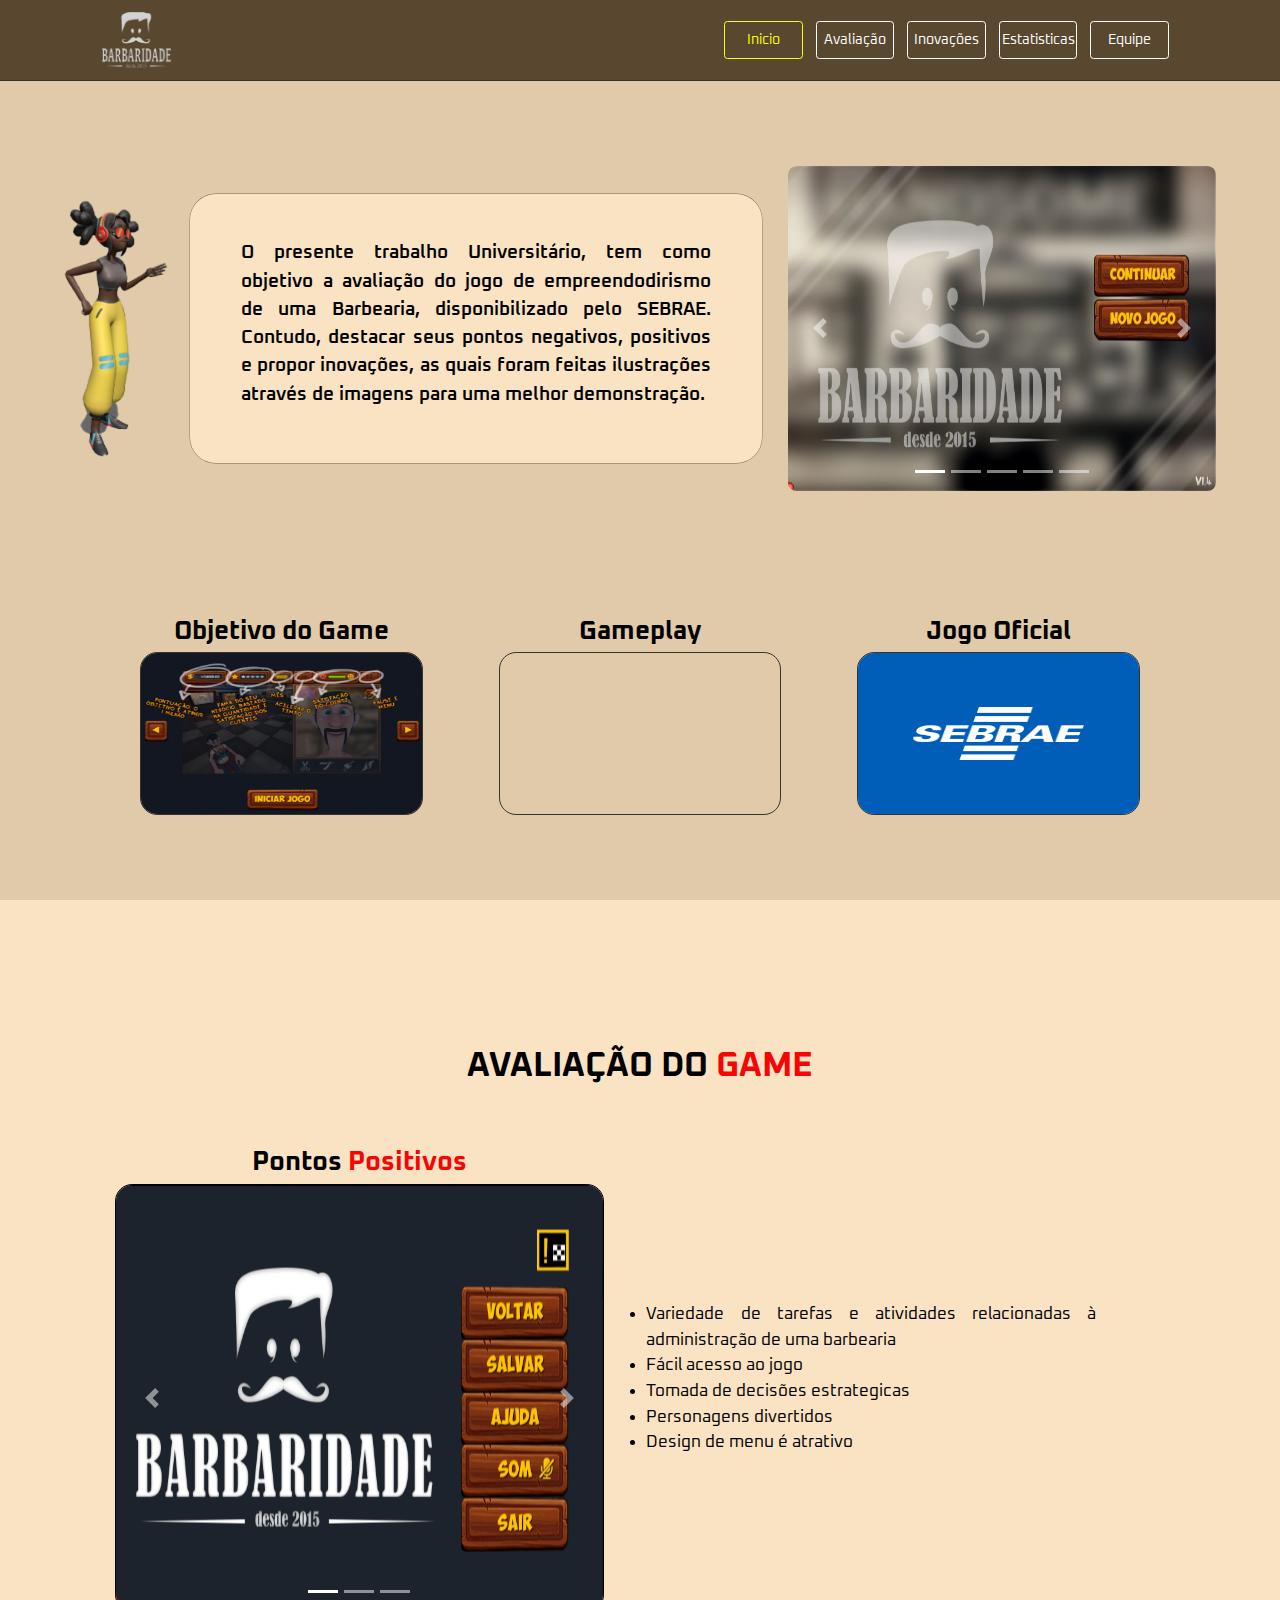
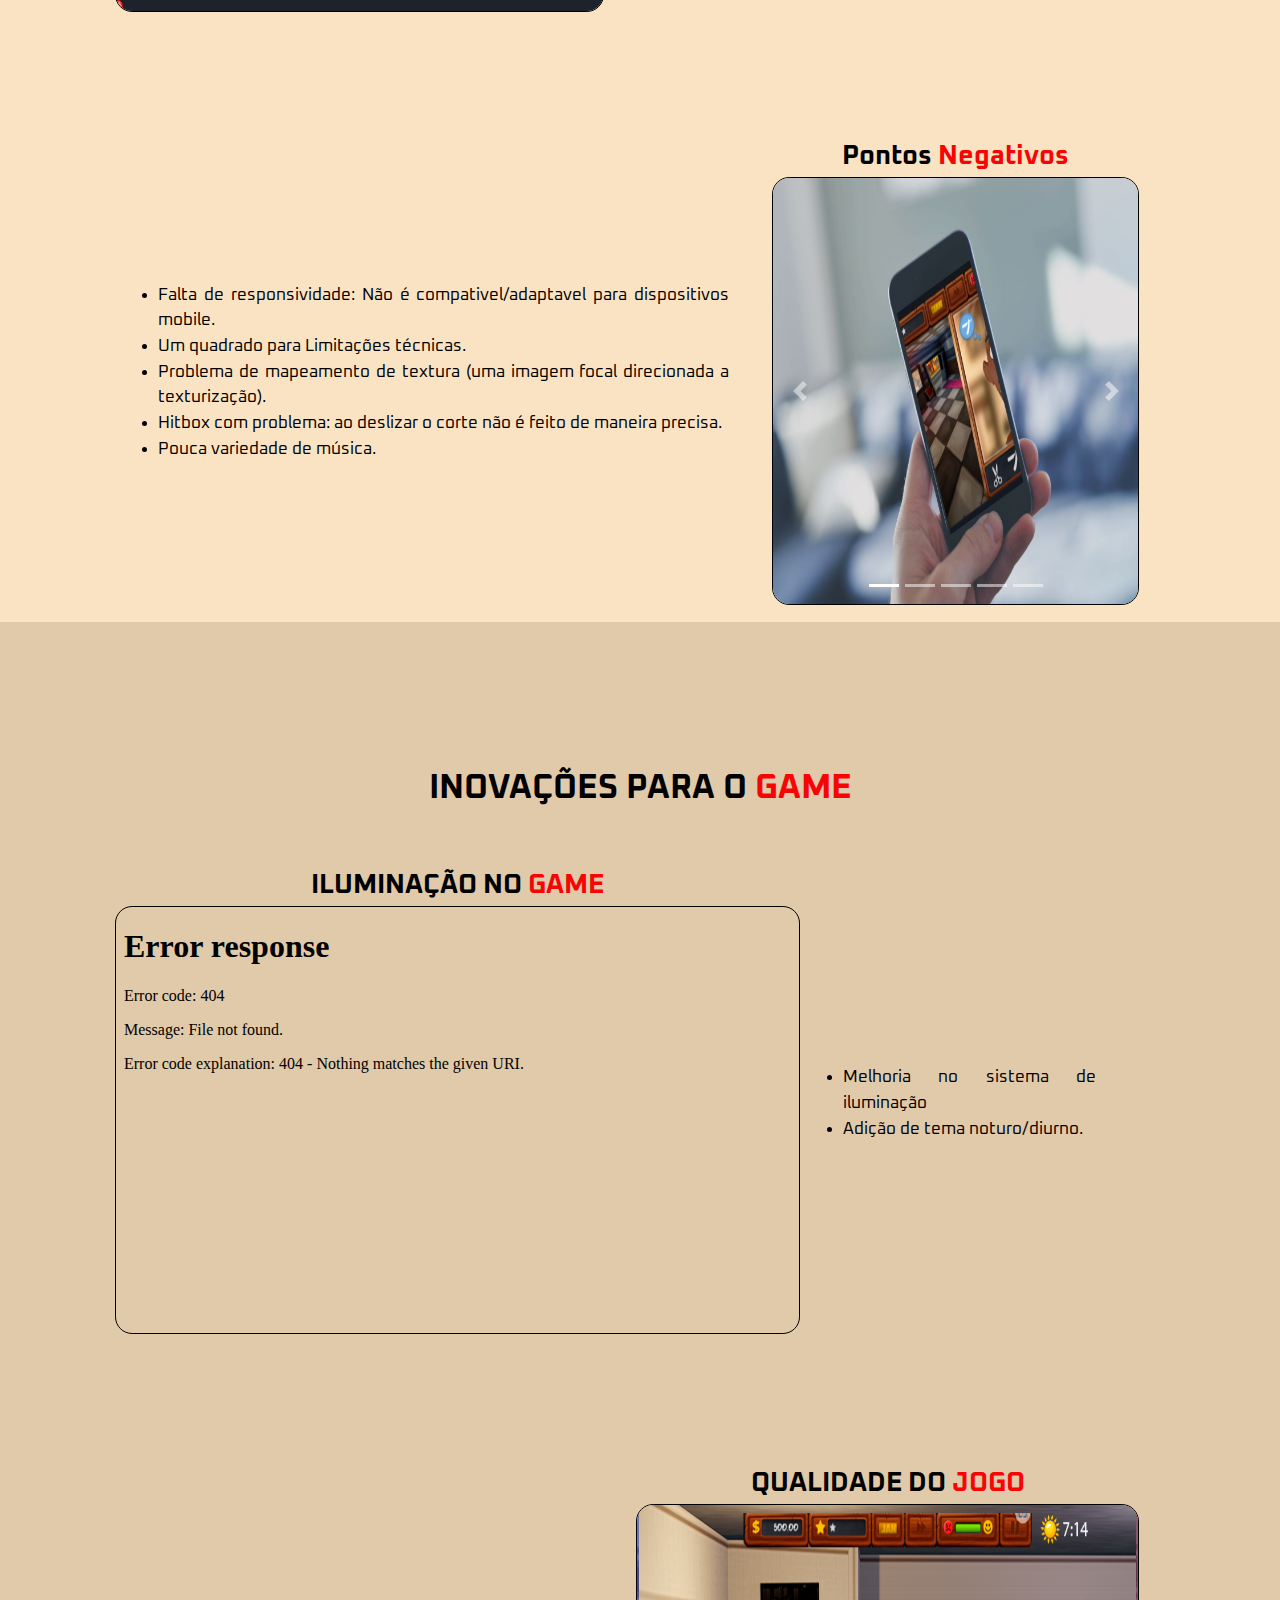
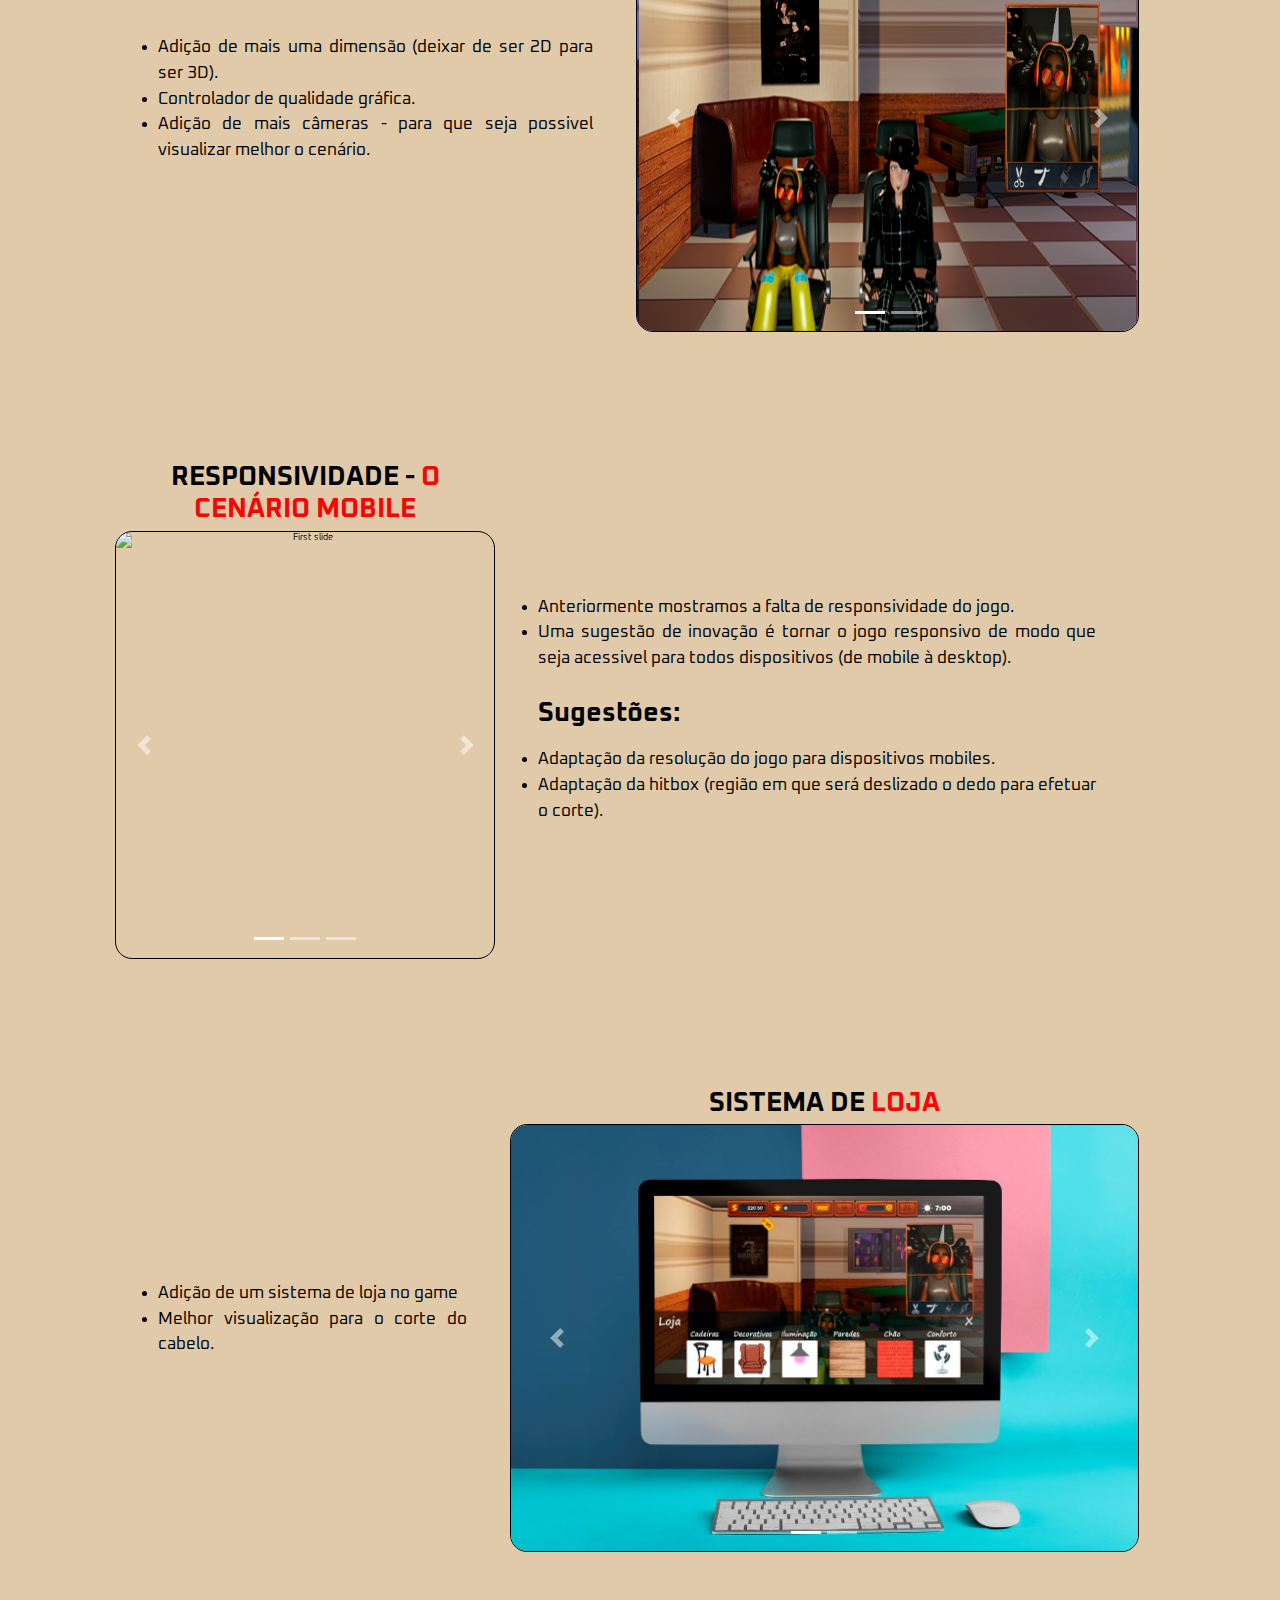
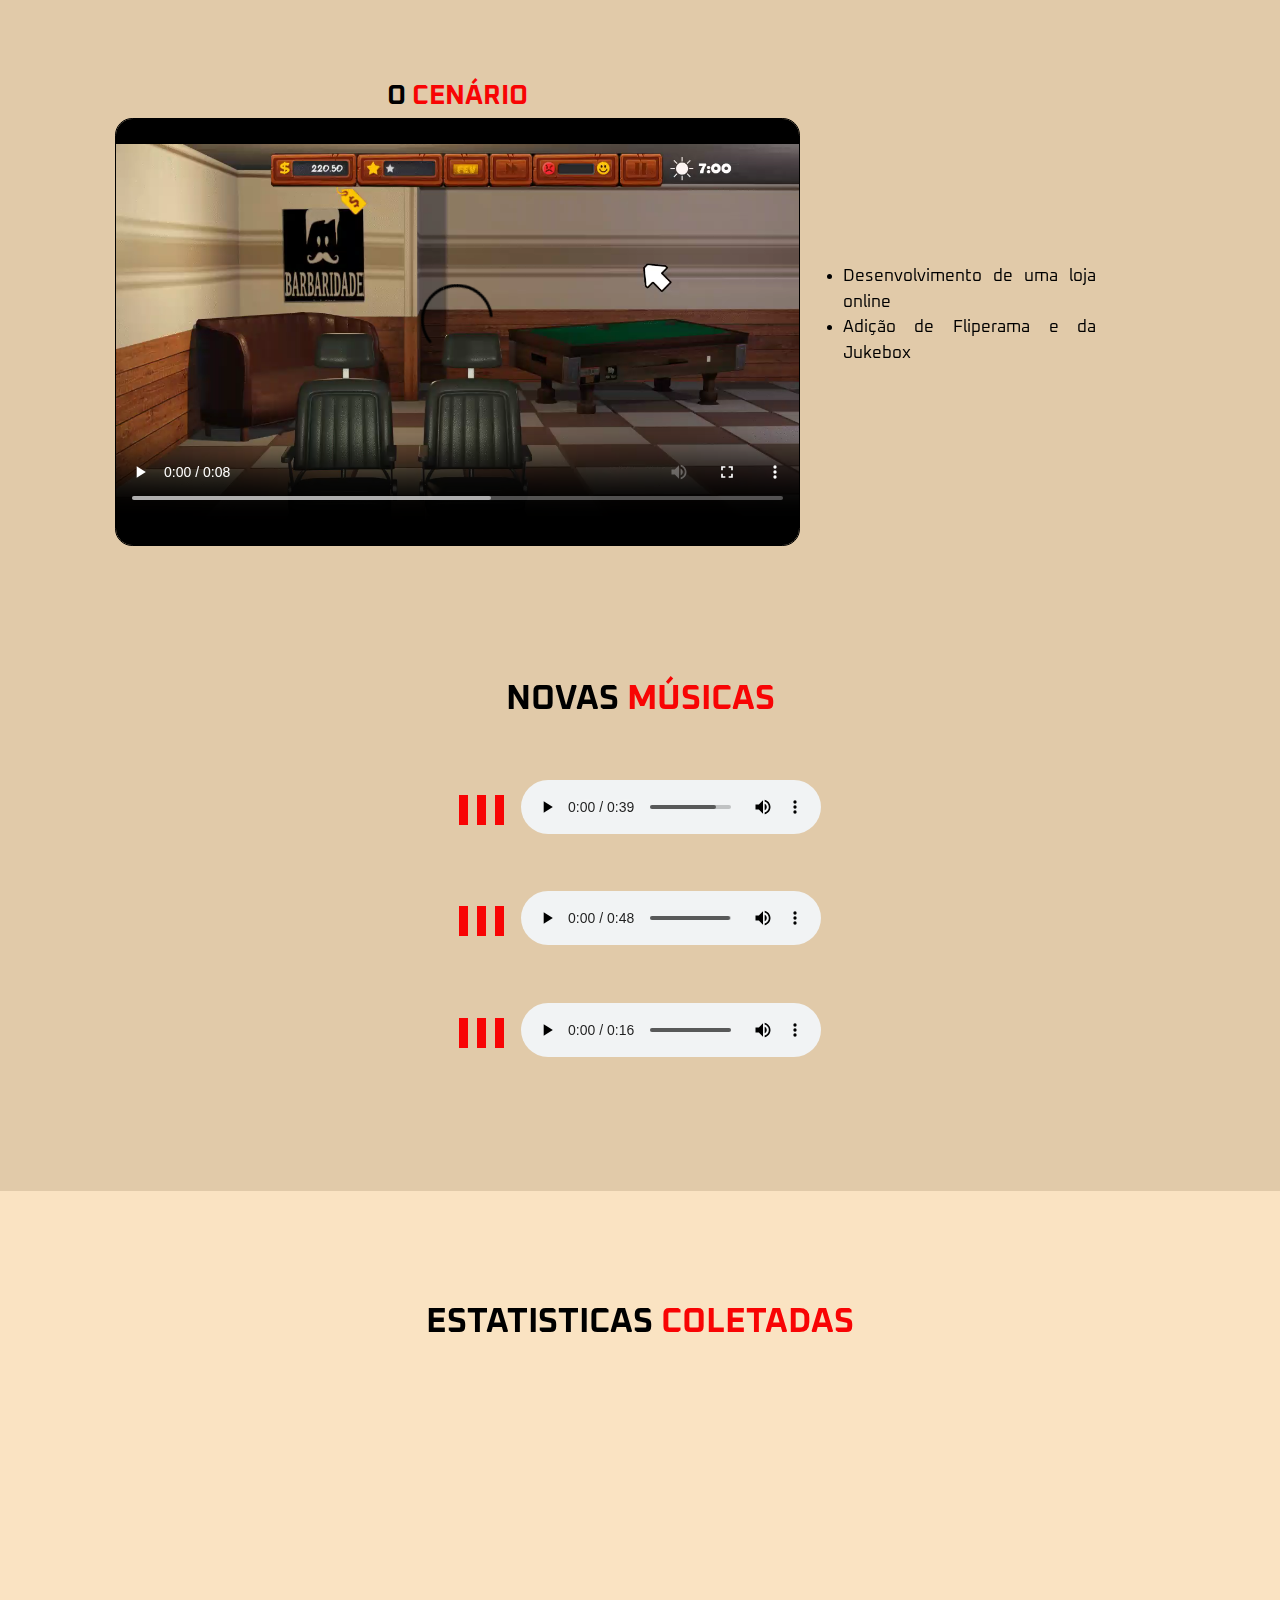
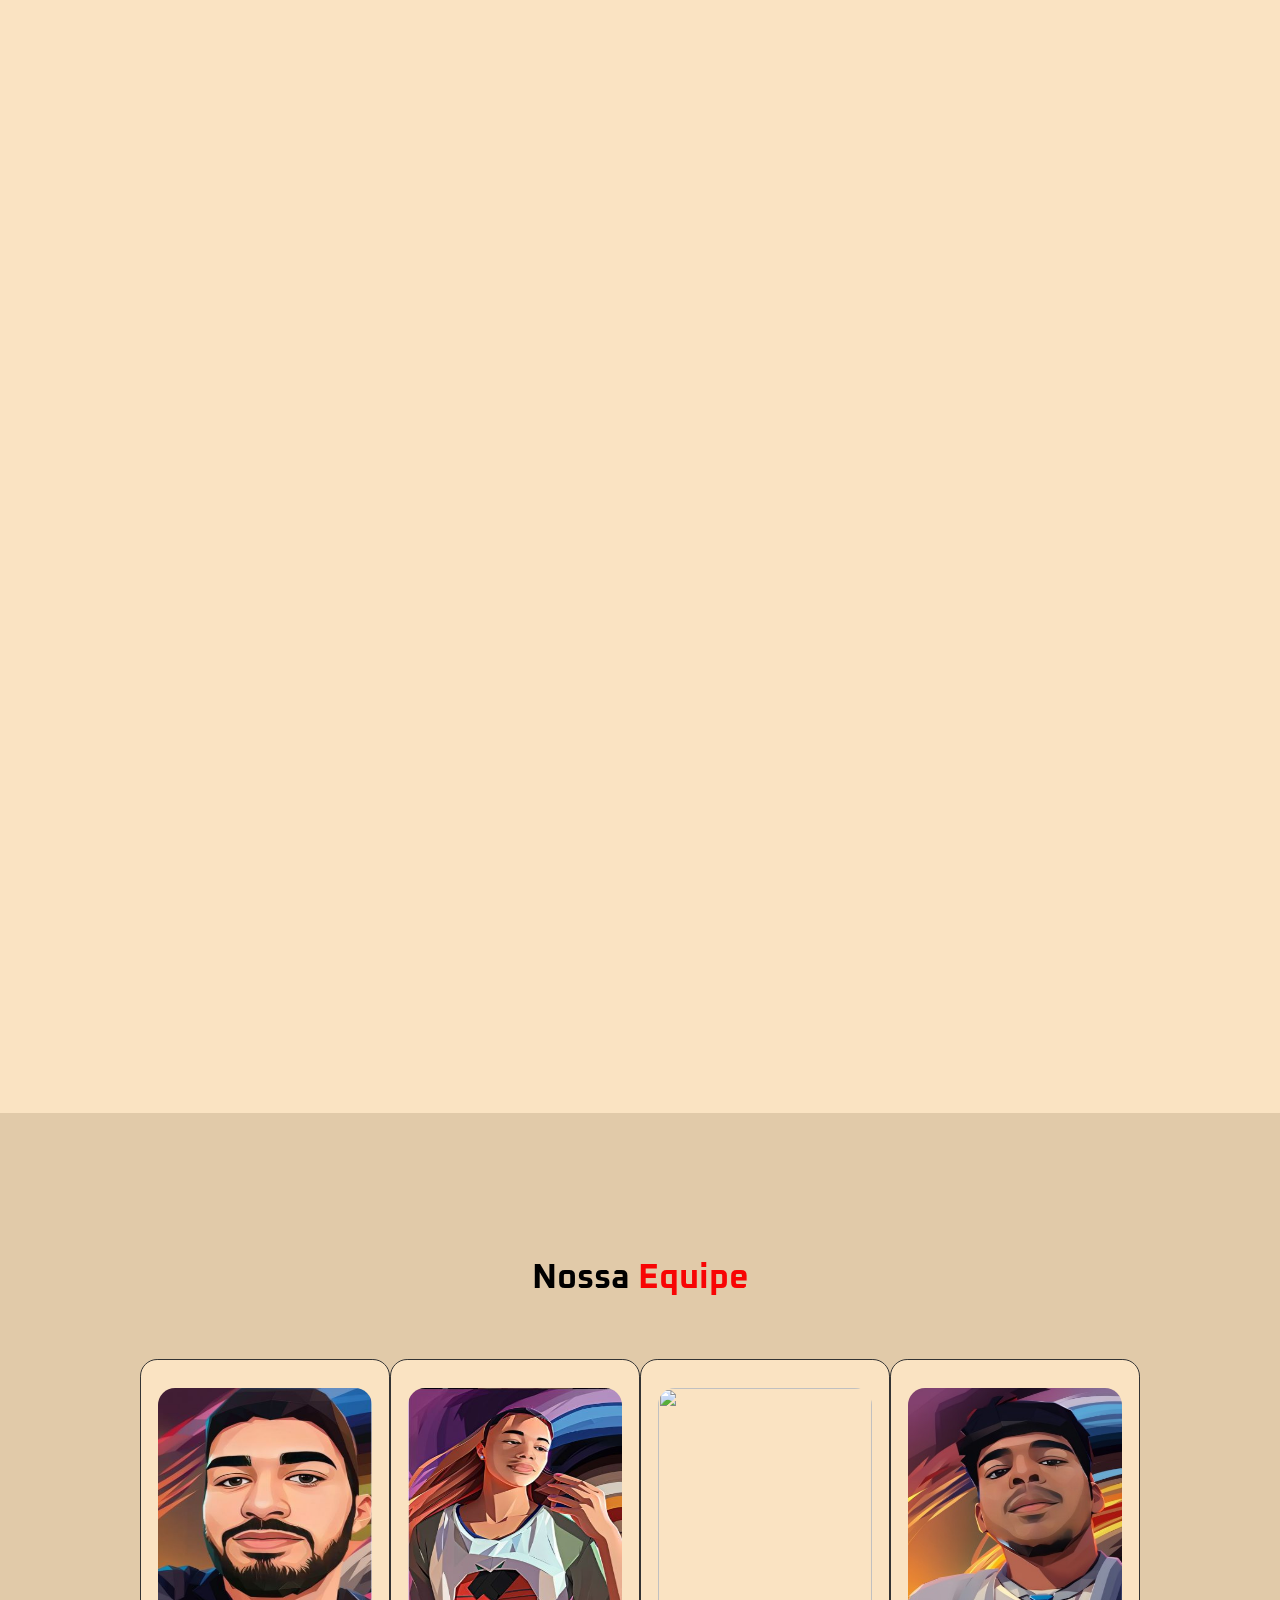
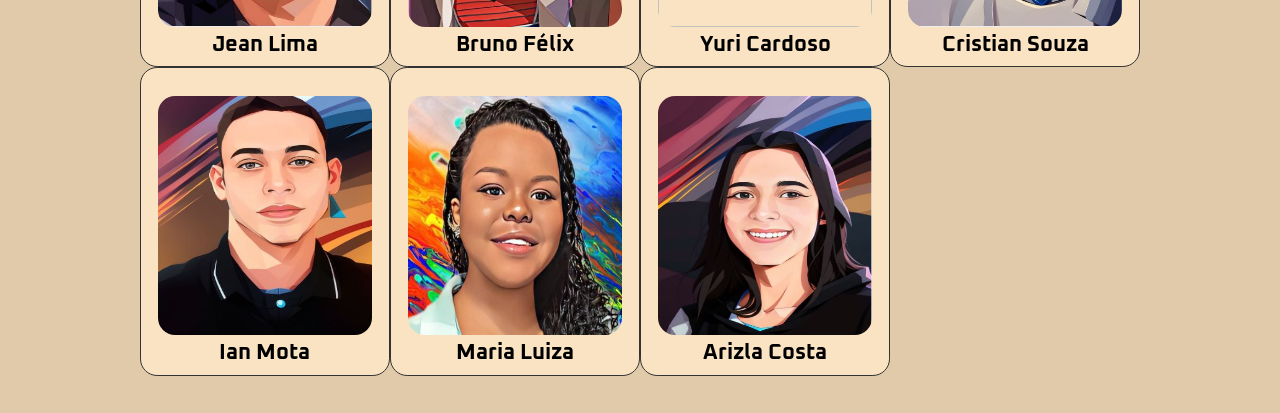
==== commit 2c9e7212: "att" ====
--- a/projetos/projetoProfLuciana/index.html
+++ b/projetos/projetoProfLuciana/index.html
@@ -1,457 +1,457 @@
-<!doctype html>
-<html lang="pt-br">
-  <head>
-    <!-- Required meta tags -->
-    <meta charset="utf-8">
-    <meta name="viewport" content="width=device-width, initial-scale=1, shrink-to-fit=no">
-    <!-- link boxicon -->
-    <link rel="stylesheet" href="https://cdn.jsdelivr.net/npm/boxicons@latest/css/boxicons.min.css">
-    <!-- script boxicon -->
-    <script src="https://unpkg.com/boxicons@2.1.4/dist/boxicons.js"></script>
-    <!-- Bootstrap CSS -->
-    <link rel="stylesheet" href="https://cdn.jsdelivr.net/npm/bootstrap@4.0.0/dist/css/bootstrap.min.css" integrity="sha384-Gn5384xqQ1aoWXA+058RXPxPg6fy4IWvTNh0E263XmFcJlSAwiGgFAW/dAiS6JXm" crossorigin="anonymous">
-    <!-- external css -->
-    <link rel="stylesheet" href="style.css">
-    <title>Projeto - Barbaridade</title>
-    <!-- bar loader animation-->
-    <link rel="stylesheet" href="barloader.css">
-  </head>
-  <body>
-    
-    <!-- header e navbar -->
-    <header>
-        <img src="./imagens/Logo.png" alt="" id="logo-img">
-        <!-- <a href="#" id="logo-name">BARBEARIA</a> -->
-        <i class='bx bx-menu' id="menu-icon"></i>
-      <nav class="navbar">
-              <!-- navegação -->
-              <button class="btn-header active" href="#home"><a href="#home" class="active">Inicio</a></button>
-              <button class="btn-header" href="#gameAvaliation"><a href="#gameAvaliation">Avaliação</a></button>
-              <button class="btn-header" href="#inovation"><a href="#inovation">Inovações</a></button>
-              <button class="btn-header" href="#dados"><a href="#dados">Estatisticas</a></button>
-              <button class="btn-header" href="#team"><a href="#team">Equipe</a></button>
-      </nav>
-    </header>
-  <!-- sessão inicial - home -->
-    <section class="home" id="home">
-      <!-- <div class="home-buttons">
-        <button class="btn btn-dark btn-lg">Avaliação Game</button>
-        <button class="btn btn-dark btn-lg">Inovações</button>
-        <button class="btn btn-dark btn-lg">Dados</button>
-      </div> -->
-        <div class="home-content">
-          <div class="home-text">
-              <img src="./imagens/Personagem.png" alt="" id="personagem-one">
-              <div id="text-home-apresentation">
-                <p>O presente trabalho Universitário, tem como objetivo a avaliação do jogo de empreendodirismo de uma Barbearia, disponibilizado pelo SEBRAE. Contudo, destacar seus pontos negativos, positivos e propor inovações, as quais foram feitas ilustrações através de imagens para uma melhor demonstração.</p>
-              </div>
-          </div>
-          <!-- carrousel com imagem no home -->
-              <div class="home-img">
-                  <div id="carouselExampleIndicators" class="carousel slide" data-ride="carousel">
-                      <ol class="carousel-indicators">
-                        <li data-target="#carouselExampleIndicators" data-slide-to="0" class="active"></li>
-                        <li data-target="#carouselExampleIndicators" data-slide-to="1"></li>
-                        <li data-target="#carouselExampleIndicators" data-slide-to="2"></li>
-                        <li data-target="#carouselExampleIndicators" data-slide-to="3"></li>
-                        <li data-target="#carouselExampleIndicators" data-slide-to="4"></li>
-                      </ol>
-                      <div class="carousel-inner">
-                        <div class="carousel-item active">
-                          <img class="d-block w-100" src="./imagens/inicio/WhatsApp Image 2023-07-02 at 00.35.41.jpeg" alt="Third slide">
-                        </div>
-                        <div class="carousel-item">
-                          <img class="d-block w-100" src="./imagens/inicio/WhatsApp Image 2023-07-02 at 00.33.10.jpeg" alt="First slide">
-                        </div>
-                        <div class="carousel-item">
-                          <img class="d-block w-100" src="./imagens/inicio/WhatsApp Image 2023-07-02 at 00.33.12 (1).jpeg" alt="Second slide">
-                        </div>
-                        <div class="carousel-item">
-                          <img class="d-block w-100" src="./imagens/inicio/WhatsApp Image 2023-07-02 at 00.33.12.jpeg" alt="Third slide">
-                        </div>
-                        <div class="carousel-item">
-                          <img class="d-block w-100" src="./imagens/inicio/WhatsApp Image 2023-07-02 at 00.33.13.jpeg" alt="Third slide">
-                        </div>
-                      </div>
-                      <a class="carousel-control-prev" href="#carouselExampleIndicators" role="button" data-slide="prev">
-                        <span class="carousel-control-prev-icon" aria-hidden="true"></span>
-                        <span class="sr-only">Previous</span>
-                      </a>
-                      <a class="carousel-control-next" href="#carouselExampleIndicators" role="button" data-slide="next">
-                        <span class="carousel-control-next-icon" aria-hidden="true"></span>
-                        <span class="sr-only">Next</span>
-                      </a>
-                    </div>
-              </div>
-            </div>
-            <!-- imagens na parte inferior do home -->
-            <div class="home-images-bottom">
-              <div>
-                <h3>Objetivo do Game</h3>
-                <img src="./imagens/tutorial Do Game.gif" alt="" id="objetivo">
-              </div>
-              <div>
-                <h3>Gameplay</h3>
-                <iframe src="https://www.youtube.com/embed/cN36fhh5bRo" title="YouTube video player" frameborder="0" allow="accelerometer; autoplay; clipboard-write; encrypted-media; gyroscope; picture-in-picture; web-share" allowfullscreen></iframe>
-              </div>
-              <div>
-                <h3>Jogo Oficial</h3>
-                <a href="https://sebrae.com.br/sites/PortalSebrae/cursosonline/jogo-online-barbaridade,2850868fe83f0710VgnVCM1000004c00210aRCRD" target="_blank">
-                  <img src="./imagens/sebrae_logo_azul.png" alt="">
-                </a>
-              </div>
-            </div>
-    </section> 
-    <section class="gameAvaliation" id="gameAvaliation">
-      <h1>AVALIAÇÃO DO <span>GAME</span></h1>
-      <div class="pontosPositivos">
-        <div class="pontosPositivos-box">
-          <div class="pontosPositivos-text">
-            <h3>Pontos <span>Positivos</span></h3>
-            <div id="carouselPontosPositivos" class="carousel slide" data-ride="carousel">
-              <ol class="carousel-indicators">
-                <li data-target="#carouselPontosPositivos" data-slide-to="0" class="active"></li>
-                <li data-target="#carouselPontosPositivos" data-slide-to="1"></li>
-                <li data-target="#carouselPontosPositivos" data-slide-to="2"></li>
-              </ol>
-              <div class="carousel-inner">
-                <div class="carousel-item active">
-                  <img class="d-block w-100" src="./imagens/avaliaçãoGame/Pontos Positivos.png" alt="First slide">
-                </div>
-                <div class="carousel-item">
-                  <img class="d-block w-100" src="./imagens/avaliaçãoGame/Pontos Positivos2.png" alt="Second slide">
-                </div>
-                <div class="carousel-item">
-                  <img class="d-block w-100" src="./imagens/avaliaçãoGame/Pontos Positivos11.png" alt="Third slide">
-                </div>
-              </div>
-              <a class="carousel-control-prev" href="#carouselPontosPositivos" role="button" data-slide="prev">
-                <span class="carousel-control-prev-icon" aria-hidden="true"></span>
-                <span class="sr-only">Previous</span>
-              </a>
-              <a class="carousel-control-next" href="#carouselPontosPositivos" role="button" data-slide="next">
-                <span class="carousel-control-next-icon" aria-hidden="true"></span>
-                <span class="sr-only">Next</span>
-              </a>
-            </div>
-          </div>
-          <ul>
-            <li>
-              Variedade de tarefas e atividades relacionadas à administração de uma barbearia
-            </li>
-            <li>
-              Fácil acesso ao jogo
-            </li>
-            <li>
-              Tomada de decisões estrategicas
-            </li>
-            <li>
-              Personagens divertidos
-            </li>
-            <li>
-              Design de menu é atrativo
-            </li>
-          </ul>
-        </div>
-      </div>
-      <div class="pontosNegativos">
-        <div class="pontosNegativos-box">
-          <div class="pontosNegativos-text">
-            <h3>Pontos <span>Negativos</span></h3>
-            <div id="carouselPontosNegativos" class="carousel slide" data-ride="carousel">
-              <ol class="carousel-indicators">
-                <li data-target="#carouselPontosNegativos" data-slide-to="0" class="active"></li>
-                <li data-target="#carouselPontosNegativos" data-slide-to="1"></li>
-                <li data-target="#carouselPontosNegativos" data-slide-to="2"></li>
-                <li data-target="#carouselPontosNegativos" data-slide-to="3"></li>
-                <li data-target="#carouselPontosNegativos" data-slide-to="4"></li>
-              </ol>
-              <div class="carousel-inner">
-                <div class="carousel-item active">
-                  <img class="d-block w-100" src="./imagens/avaliaçãoGame/negativos/faltaDeResponsividade.jpeg" alt="First slide">
-                </div>
-                <div class="carousel-item">
-                  <img class="d-block w-100" src="./imagens/avaliaçãoGame/negativos/Bug Do game.png" alt="Second slide">
-                </div>
-                <div class="carousel-item">
-                  <img class="d-block w-100" src="./imagens/avaliaçãoGame/negativos/BugAoFundoOIdealSeriaEmbaçarFundo.png" alt="Second slide">
-                </div>
-                <div class="carousel-item">
-                  <img class="d-block w-100" src="./imagens/avaliaçãoGame/negativos/Captura de tela 2023-05-30 135219.png" alt="Second slide">
-                </div>
-                <div class="carousel-item">
-                  <img class="d-block w-100" src="./imagens/avaliaçãoGame/negativos/HitBoxEmCimaDoRostoPontoNegativo.gif" alt="Third slide">
-                </div>
-              </div>
-              <a class="carousel-control-prev" href="#carouselPontosNegativos" role="button" data-slide="prev">
-                <span class="carousel-control-prev-icon" aria-hidden="true"></span>
-                <span class="sr-only">Previous</span>
-              </a>
-              <a class="carousel-control-next" href="#carouselPontosNegativos" role="button" data-slide="next">
-                <span class="carousel-control-next-icon" aria-hidden="true"></span>
-                <span class="sr-only">Next</span>
-              </a>
-            </div>
-          </div>
-          <ul>
-            <li>Falta de responsividade: Não é compativel/adaptavel para dispositivos mobile.</li>
-            <li>Um quadrado para Limitações técnicas.</li>
-            <li>Problema de mapeamento de textura (uma imagem focal direcionada a texturização).</li>
-            <li>Hitbox com problema: ao deslizar o corte não é feito de maneira precisa.</li>
-            <li>Pouca variedade de música.</li>
-          </ul>
-        </div>
-      </div>
-    </section>
-    
-    <section class="inovation" id="inovation">
-      <h1>INOVAÇÕES PARA O <span>GAME</span></h1>
-
-      <div class="inovation-container">
-        <div class="inovation-box">
-          <div class="inovation-text">
-            <h3>ILUMINAÇÃO NO <span>GAME</span></h3>
-            <iframe src="./imagens/inovacoes/3 - diaNoite/Dia e noite.mp4" frameborder="0"></iframe>
-          </div>
-          <ul>
-            <li>Melhoria no sistema de iluminação</li>
-            <li>
-              Adição de tema noturo/diurno.
-            </li>
-        </ul>
-        </div>
-      </div>
-
-      <div class="inovation-container-reverse">
-        <div class="inovation-box-reverse">
-          <div class="inovation-text-reverse">
-            <h3>QUALIDADE DO <span>JOGO</span></h3>
-            <!-- <img src="./imagens/inovacoes/2/Jogabilidade ideias.png" alt=""> -->
-            <div id="carouselGameQuality" class="carousel slide" data-ride="carousel">
-              <ol class="carousel-indicators">
-                <li data-target="#carouselGameQuality" data-slide-to="0" class="active"></li>
-                <li data-target="#carouselGameQuality" data-slide-to="1"></li>
-              </ol>
-              <div class="carousel-inner">
-                <div class="carousel-item active">
-                  <img class="d-block w-100" src="./imagens/inovacoes/2/Jogabilidade ideias.png" alt="First slide">
-                </div>
-                <div class="carousel-item">
-                  <img class="d-block w-100" src="./imagens/inovacoes/WhatsApp Image 2023-07-02 at 11.26.50.jpeg" alt="Second slide">
-                </div>
-              </div>
-              <a class="carousel-control-prev" href="#carouselGameQuality" role="button" data-slide="prev">
-                <span class="carousel-control-prev-icon" aria-hidden="true"></span>
-                <span class="sr-only">Previous</span>
-              </a>
-              <a class="carousel-control-next" href="#carouselGameQuality" role="button" data-slide="next">
-                <span class="carousel-control-next-icon" aria-hidden="true"></span>
-                <span class="sr-only">Next</span>
-              </a>
-            </div>
-          </div>
-          
-          <ul>
-            <li>Adição de mais uma dimensão (deixar de ser 2D para ser 3D).</li>
-            <li>Controlador de qualidade gráfica.</li>
-            <li>Adição de mais câmeras - para que seja possivel visualizar melhor o cenário.</li>
-          </ul>
-        </div>
-      </div>
-
-      <div class="inovation-container">
-        <div class="inovation-box">
-          <div class="inovation-text">
-            <h3>RESPONSIVIDADE - <span>O CENÁRIO MOBILE</span></h3>
-            <div id="carouselInovations" class="carousel slide" data-ride="carousel">
-              <ol class="carousel-indicators">
-                <li data-target="#carouselInovations" data-slide-to="0" class="active"></li>
-                <li data-target="#carouselInovations" data-slide-to="1"></li>
-                <li data-target="#carouselInovations" data-slide-to="2"></li>
-              </ol>
-              <div class="carousel-inner">
-                <div class="carousel-item active">
-                  <img class="d-block w-100" src="./imagens/inovacoes/Versão Mobile loja.png" alt="First slide">
-                </div>
-                <div class="carousel-item">
-                  <img class="d-block w-100" src="./imagens/inovacoes/Vantagens do cenário Novo.tif.png" alt="Second slide">
-                </div>
-                <div class="carousel-item">
-                  <img class="d-block w-100" src="./imagens/inovacoes/Ideia loja.png" alt="Second slide">
-                </div>
-              </div>
-              <a class="carousel-control-prev" href="#carouselInovations" role="button" data-slide="prev">
-                <span class="carousel-control-prev-icon" aria-hidden="true"></span>
-                <span class="sr-only">Previous</span>
-              </a>
-              <a class="carousel-control-next" href="#carouselInovations" role="button" data-slide="next">
-                <span class="carousel-control-next-icon" aria-hidden="true"></span>
-                <span class="sr-only">Next</span>
-              </a>
-            </div>
-          </div>
-          <ul>
-            <li>
-              Anteriormente mostramos a falta de responsividade do jogo.
-            </li>
-            <li>
-              Uma sugestão de inovação é tornar o jogo responsivo de modo que seja acessivel para todos dispositivos (de mobile à desktop).
-            </li>
-            <br><br>
-            <h3>Sugestões:</h3>
-            <br>
-            <li>Adaptação da resolução do jogo para dispositivos mobiles.</li>
-            <li>Adaptação da hitbox (região em que será deslizado o dedo para efetuar o corte).</li>
-          </ul>
-        </div>
-      </div>
-
-      <div class="inovation-container-reverse">
-        <div class="inovation-box-reverse">
-          <div class="inovation-text-reverse">
-            <h3>SISTEMA DE <span>LOJA</span></h3>
-            <div id="carouselLoja" class="carousel slide" data-ride="carousel">
-              <ol class="carousel-indicators">
-                <li data-target="#carouselLoja" data-slide-to="0" class="active"></li>
-                <li data-target="#carouselLoja" data-slide-to="1"></li>
-              </ol>
-              <div class="carousel-inner">
-                <div class="carousel-item active">
-                  <img class="d-block w-100" src="./imagens/inovacoes/loja/WhatsApp Image 2023-06-27 at 19.43.09.jpeg" alt="First slide">
-                </div>
-                <div class="carousel-item">
-                  <img class="d-block w-100" src="./imagens/inovacoes/loja/WhatsApp Image 2023-06-27 at 19.40.47.jpeg" alt="Second slide">
-                </div>
-              </div>
-              <a class="carousel-control-prev" href="#carouselLoja" role="button" data-slide="prev">
-                <span class="carousel-control-prev-icon" aria-hidden="true"></span>
-                <span class="sr-only">Previous</span>
-              </a>
-              <a class="carousel-control-next" href="#carouselLoja" role="button" data-slide="next">
-                <span class="carousel-control-next-icon" aria-hidden="true"></span>
-                <span class="sr-only">Next</span>
-              </a>
-            </div>
-          </div>
-          <ul>
-            <li>
-              Adição de um sistema de loja no game
-            </li>
-            <li>
-              Melhor visualização para o corte do cabelo.
-            </li>
-        </ul>
-        </div>
-      </div>
-
-      <div class="inovation-container">
-        <div class="inovation-box">
-          <div class="inovation-text">
-            <h3>O <span>CENÁRIO</span></h3>
-            <iframe src="./imagens/inovacoes/3/WhatsApp Video 2023-06-19 at 17.09.00.mp4" frameborder="0"></iframe>
-          </div>
-          <ul>
-            <li>
-              Desenvolvimento de uma loja online
-            </li>
-            <li>
-              Adição de Fliperama e da Jukebox
-            </li>
-          </ul>
-        </div>
-      </div>
-      <div id="musicDiv">
-        <h1>NOVAS <span>MÚSICAS</span></h1>
-        <div id="music">
-          <div class="music-box">
-            <div class="custom-loader"></div>
-            <audio src="./musicas/Jazz Calmo melodia padrão.mp3" controls></audio>
-          </div>
-          <div class="music-box">
-            <div class="custom-loader"></div>
-            <audio src="./musicas/Um Jazz meio anos 70.mp3" controls></audio>
-          </div>
-          <div class="music-box">
-            <div class="custom-loader"></div>
-            <audio src="./musicas/Uma vibe para loja.mp3" controls></audio>
-          </div>
-        </div>
-      </div>
-    </section>
-     <!-- section onde ficara as estatisticas coletadas -->
-    <section class="dados" id="dados">
-      <h1>ESTATISTICAS <span>COLETADAS</span></h1>
-      <div class="graphichs-main">
-        <div class="graphichs-container">
-          <canvas class="graphichs" id="graphichs-chart"></canvas>
-          
-        </div>
-        <div class="graphichs-container">
-          <canvas class="graphichs" id="graphichs-chart2"></canvas>
-          
-        </div>
-        <div class="graphichs-container">
-          <canvas class="graphichs" id="graphichs-chart3"></canvas>
-          
-        </div>
-        <div class="graphichs-container">
-          <canvas class="graphichs" id="graphichs-chart4"></canvas>
-          
-        </div>
-        <div class="graphichs-container">
-          <canvas class="graphichs" id="graphichs-chart5"></canvas>
-
-        </div>
-      </div>
-      </section>
-
-      <!-- sessão com imagem equipe -->
-      <section class="team" id="team">
-        <h1>Nossa <span>Equipe</span></h1>
-        <!-- divisão principal com container dos integrantes da equipe -->
-        <div class="team-container">
-            <!-- divisão com container com os integrantes da equipe -->
-            <div class="team-box">
-                <img src="./integrantesCartoons/Jean.jpeg" alt="">
-                <h3>Jean Lima</h3>
-            </div>
-            <div class="team-box">
-                <img src="./integrantesCartoons/BRUNO.jpeg" alt="">
-                <h3>Bruno Félix</h3>
-            </div>
-            <div class="team-box">
-                <img src="./integrantesCartoons/Yuri.jpeg" alt="">
-                <h3>Yuri Cardoso</h3>
-            </div>
-            <div class="team-box">
-                <img src="./integrantesCartoons/CRISTIAN.jpeg" alt="">
-                <h3>Cristian Souza</h3>
-            </div>
-            <div class="team-box">
-                <img src="./integrantesCartoons/YAN.jpeg" alt="">
-                <h3>Ian Mota</h3>
-            </div>
-            <div class="team-box">
-                <img src="./integrantesCartoons/MARIA (2).jpeg" alt="">
-                <h3>Maria Luiza</h3>
-            </div>
-            <div class="team-box">
-                <img src="./integrantesCartoons/ARISLA.jpeg" alt="">
-                <h3>Arizla Costa</h3>
-            </div>
-        </div>
-    </section>
-    <!-- chart.js -->
-    <script src="https://cdn.jsdelivr.net/npm/chart.js"></script>
-    <!-- jQuery first, then Popper.js, then Bootstrap JS -->
-    <script src="https://code.jquery.com/jquery-3.2.1.slim.min.js" integrity="sha384-KJ3o2DKtIkvYIK3UENzmM7KCkRr/rE9/Qpg6aAZGJwFDMVNA/GpGFF93hXpG5KkN" crossorigin="anonymous"></script>
-    <script src="https://cdn.jsdelivr.net/npm/popper.js@1.12.9/dist/umd/popper.min.js" integrity="sha384-ApNbgh9B+Y1QKtv3Rn7W3mgPxhU9K/ScQsAP7hUibX39j7fakFPskvXusvfa0b4Q" crossorigin="anonymous"></script>
-    <script src="https://cdn.jsdelivr.net/npm/bootstrap@4.0.0/dist/js/bootstrap.min.js" integrity="sha384-JZR6Spejh4U02d8jOt6vLEHfe/JQGiRRSQQxSfFWpi1MquVdAyjUar5+76PVCmYl" crossorigin="anonymous"></script>
-    <!-- external script -->
-    <script src="./main.js" defer></script>
-    <!-- scroll reveal -->
-    <script src="https://unpkg.com/scrollreveal"></script>
-    <!-- gsap animation -->
-    <script src="https://cdn.jsdelivr.net/npm/gsap@3.12/dist/gsap.min.js"></script>
-  </body>
+<!doctype html>
+<html lang="pt-br">
+  <head>
+    <!-- Required meta tags -->
+    <meta charset="utf-8">
+    <meta name="viewport" content="width=device-width, initial-scale=1, shrink-to-fit=no">
+    <!-- link boxicon -->
+    <link rel="stylesheet" href="https://cdn.jsdelivr.net/npm/boxicons@latest/css/boxicons.min.css">
+    <!-- script boxicon -->
+    <script src="https://unpkg.com/boxicons@2.1.4/dist/boxicons.js"></script>
+    <!-- Bootstrap CSS -->
+    <link rel="stylesheet" href="https://cdn.jsdelivr.net/npm/bootstrap@4.0.0/dist/css/bootstrap.min.css" integrity="sha384-Gn5384xqQ1aoWXA+058RXPxPg6fy4IWvTNh0E263XmFcJlSAwiGgFAW/dAiS6JXm" crossorigin="anonymous">
+    <!-- external css -->
+    <link rel="stylesheet" href="style.css">
+    <title>Projeto - Barbaridade</title>
+    <!-- bar loader animation-->
+    <link rel="stylesheet" href="barloader.css">
+  </head>
+  <body>
+    
+    <!-- header e navbar -->
+    <header>
+        <img src="./imagens/Logo.png" alt="" id="logo-img">
+        <!-- <a href="#" id="logo-name">BARBEARIA</a> -->
+        <i class='bx bx-menu' id="menu-icon"></i>
+      <nav class="navbar">
+              <!-- navegação -->
+              <button class="btn-header active" href="#home"><a href="#home" class="active">Inicio</a></button>
+              <button class="btn-header" href="#gameAvaliation"><a href="#gameAvaliation">Avaliação</a></button>
+              <button class="btn-header" href="#inovation"><a href="#inovation">Inovações</a></button>
+              <button class="btn-header" href="#dados"><a href="#dados">Estatisticas</a></button>
+              <button class="btn-header" href="#team"><a href="#team">Equipe</a></button>
+      </nav>
+    </header>
+  <!-- sessão inicial - home -->
+    <section class="home" id="home">
+      <!-- <div class="home-buttons">
+        <button class="btn btn-dark btn-lg">Avaliação Game</button>
+        <button class="btn btn-dark btn-lg">Inovações</button>
+        <button class="btn btn-dark btn-lg">Dados</button>
+      </div> -->
+        <div class="home-content">
+          <div class="home-text">
+              <img src="./imagens/Personagem.png" alt="" id="personagem-one">
+              <div id="text-home-apresentation">
+                <p>O presente trabalho Universitário, tem como objetivo a avaliação do jogo de empreendodirismo de uma Barbearia, disponibilizado pelo SEBRAE. Contudo, destacar seus pontos negativos, positivos e propor inovações, as quais foram feitas ilustrações através de imagens para uma melhor demonstração.</p>
+              </div>
+          </div>
+          <!-- carrousel com imagem no home -->
+              <div class="home-img">
+                  <div id="carouselExampleIndicators" class="carousel slide" data-ride="carousel">
+                      <ol class="carousel-indicators">
+                        <li data-target="#carouselExampleIndicators" data-slide-to="0" class="active"></li>
+                        <li data-target="#carouselExampleIndicators" data-slide-to="1"></li>
+                        <li data-target="#carouselExampleIndicators" data-slide-to="2"></li>
+                        <li data-target="#carouselExampleIndicators" data-slide-to="3"></li>
+                        <li data-target="#carouselExampleIndicators" data-slide-to="4"></li>
+                      </ol>
+                      <div class="carousel-inner">
+                        <div class="carousel-item active">
+                          <img class="d-block w-100" src="./imagens/inicio/WhatsApp Image 2023-07-02 at 00.35.41.jpeg" alt="Third slide">
+                        </div>
+                        <div class="carousel-item">
+                          <img class="d-block w-100" src="./imagens/inicio/WhatsApp Image 2023-07-02 at 00.33.10.jpeg" alt="First slide">
+                        </div>
+                        <div class="carousel-item">
+                          <img class="d-block w-100" src="./imagens/inicio/WhatsApp Image 2023-07-02 at 00.33.12 (1).jpeg" alt="Second slide">
+                        </div>
+                        <div class="carousel-item">
+                          <img class="d-block w-100" src="./imagens/inicio/WhatsApp Image 2023-07-02 at 00.33.12.jpeg" alt="Third slide">
+                        </div>
+                        <div class="carousel-item">
+                          <img class="d-block w-100" src="./imagens/inicio/WhatsApp Image 2023-07-02 at 00.33.13.jpeg" alt="Third slide">
+                        </div>
+                      </div>
+                      <a class="carousel-control-prev" href="#carouselExampleIndicators" role="button" data-slide="prev">
+                        <span class="carousel-control-prev-icon" aria-hidden="true"></span>
+                        <span class="sr-only">Previous</span>
+                      </a>
+                      <a class="carousel-control-next" href="#carouselExampleIndicators" role="button" data-slide="next">
+                        <span class="carousel-control-next-icon" aria-hidden="true"></span>
+                        <span class="sr-only">Next</span>
+                      </a>
+                    </div>
+              </div>
+            </div>
+            <!-- imagens na parte inferior do home -->
+            <div class="home-images-bottom">
+              <div>
+                <h3>Objetivo do Game</h3>
+                <img src="./imagens/tutorial Do Game.gif" alt="" id="objetivo">
+              </div>
+              <div>
+                <h3>Gameplay</h3>
+                <iframe src="https://www.youtube.com/embed/cN36fhh5bRo" title="YouTube video player" frameborder="0" allow="accelerometer; autoplay; clipboard-write; encrypted-media; gyroscope; picture-in-picture; web-share" allowfullscreen></iframe>
+              </div>
+              <div>
+                <h3>Jogo Oficial</h3>
+                <a href="https://sebrae.com.br/sites/PortalSebrae/cursosonline/jogo-online-barbaridade,2850868fe83f0710VgnVCM1000004c00210aRCRD" target="_blank">
+                  <img src="./imagens/sebrae_logo_azul.png" alt="">
+                </a>
+              </div>
+            </div>
+    </section> 
+    <section class="gameAvaliation" id="gameAvaliation">
+      <h1>AVALIAÇÃO DO <span>GAME</span></h1>
+      <div class="pontosPositivos">
+        <div class="pontosPositivos-box">
+          <div class="pontosPositivos-text">
+            <h3>Pontos <span>Positivos</span></h3>
+            <div id="carouselPontosPositivos" class="carousel slide" data-ride="carousel">
+              <ol class="carousel-indicators">
+                <li data-target="#carouselPontosPositivos" data-slide-to="0" class="active"></li>
+                <li data-target="#carouselPontosPositivos" data-slide-to="1"></li>
+                <li data-target="#carouselPontosPositivos" data-slide-to="2"></li>
+              </ol>
+              <div class="carousel-inner">
+                <div class="carousel-item active">
+                  <img class="d-block w-100" src="./imagens/avaliaçãoGame/Pontos Positivos.png" alt="First slide">
+                </div>
+                <div class="carousel-item">
+                  <img class="d-block w-100" src="./imagens/avaliaçãoGame/Pontos Positivos2.png" alt="Second slide">
+                </div>
+                <div class="carousel-item">
+                  <img class="d-block w-100" src="./imagens/avaliaçãoGame/Pontos Positivos11.png" alt="Third slide">
+                </div>
+              </div>
+              <a class="carousel-control-prev" href="#carouselPontosPositivos" role="button" data-slide="prev">
+                <span class="carousel-control-prev-icon" aria-hidden="true"></span>
+                <span class="sr-only">Previous</span>
+              </a>
+              <a class="carousel-control-next" href="#carouselPontosPositivos" role="button" data-slide="next">
+                <span class="carousel-control-next-icon" aria-hidden="true"></span>
+                <span class="sr-only">Next</span>
+              </a>
+            </div>
+          </div>
+          <ul>
+            <li>
+              Variedade de tarefas e atividades relacionadas à administração de uma barbearia
+            </li>
+            <li>
+              Fácil acesso ao jogo
+            </li>
+            <li>
+              Tomada de decisões estrategicas
+            </li>
+            <li>
+              Personagens divertidos
+            </li>
+            <li>
+              Design de menu é atrativo
+            </li>
+          </ul>
+        </div>
+      </div>
+      <div class="pontosNegativos">
+        <div class="pontosNegativos-box">
+          <div class="pontosNegativos-text">
+            <h3>Pontos <span>Negativos</span></h3>
+            <div id="carouselPontosNegativos" class="carousel slide" data-ride="carousel">
+              <ol class="carousel-indicators">
+                <li data-target="#carouselPontosNegativos" data-slide-to="0" class="active"></li>
+                <li data-target="#carouselPontosNegativos" data-slide-to="1"></li>
+                <li data-target="#carouselPontosNegativos" data-slide-to="2"></li>
+                <li data-target="#carouselPontosNegativos" data-slide-to="3"></li>
+                <li data-target="#carouselPontosNegativos" data-slide-to="4"></li>
+              </ol>
+              <div class="carousel-inner">
+                <div class="carousel-item active">
+                  <img class="d-block w-100" src="./imagens/avaliaçãoGame/negativos/faltaDeResponsividade.jpeg" alt="First slide">
+                </div>
+                <div class="carousel-item">
+                  <img class="d-block w-100" src="./imagens/avaliaçãoGame/negativos/Bug Do game.png" alt="Second slide">
+                </div>
+                <div class="carousel-item">
+                  <img class="d-block w-100" src="./imagens/avaliaçãoGame/negativos/BugAoFundoOIdealSeriaEmbaçarFundo.png" alt="Second slide">
+                </div>
+                <div class="carousel-item">
+                  <img class="d-block w-100" src="./imagens/avaliaçãoGame/negativos/Captura de tela 2023-05-30 135219.png" alt="Second slide">
+                </div>
+                <div class="carousel-item">
+                  <img class="d-block w-100" src="./imagens/avaliaçãoGame/negativos/HitBoxEmCimaDoRostoPontoNegativo.gif" alt="Third slide">
+                </div>
+              </div>
+              <a class="carousel-control-prev" href="#carouselPontosNegativos" role="button" data-slide="prev">
+                <span class="carousel-control-prev-icon" aria-hidden="true"></span>
+                <span class="sr-only">Previous</span>
+              </a>
+              <a class="carousel-control-next" href="#carouselPontosNegativos" role="button" data-slide="next">
+                <span class="carousel-control-next-icon" aria-hidden="true"></span>
+                <span class="sr-only">Next</span>
+              </a>
+            </div>
+          </div>
+          <ul>
+            <li>Falta de responsividade: Não é compativel/adaptavel para dispositivos mobile.</li>
+            <li>Um quadrado para Limitações técnicas.</li>
+            <li>Problema de mapeamento de textura (uma imagem focal direcionada a texturização).</li>
+            <li>Hitbox com problema: ao deslizar o corte não é feito de maneira precisa.</li>
+            <li>Pouca variedade de música.</li>
+          </ul>
+        </div>
+      </div>
+    </section>
+    
+    <section class="inovation" id="inovation">
+      <h1>INOVAÇÕES PARA O <span>GAME</span></h1>
+
+      <div class="inovation-container">
+        <div class="inovation-box">
+          <div class="inovation-text">
+            <h3>ILUMINAÇÃO NO <span>GAME</span></h3>
+            <iframe src="./imagens/inovacoes/3 - diaNoite/Dia e noite.mp4" frameborder="0"></iframe>
+          </div>
+          <ul>
+            <li>Melhoria no sistema de iluminação</li>
+            <li>
+              Adição de tema noturo/diurno.
+            </li>
+        </ul>
+        </div>
+      </div>
+
+      <div class="inovation-container-reverse">
+        <div class="inovation-box-reverse">
+          <div class="inovation-text-reverse">
+            <h3>QUALIDADE DO <span>JOGO</span></h3>
+            <!-- <img src="./imagens/inovacoes/2/Jogabilidade ideias.png" alt=""> -->
+            <div id="carouselGameQuality" class="carousel slide" data-ride="carousel">
+              <ol class="carousel-indicators">
+                <li data-target="#carouselGameQuality" data-slide-to="0" class="active"></li>
+                <li data-target="#carouselGameQuality" data-slide-to="1"></li>
+              </ol>
+              <div class="carousel-inner">
+                <div class="carousel-item active">
+                  <img class="d-block w-100" src="./imagens/inovacoes/2/Jogabilidade ideias.png" alt="First slide">
+                </div>
+                <div class="carousel-item">
+                  <img class="d-block w-100" src="./imagens/inovacoes/WhatsApp Image 2023-07-02 at 11.26.50.jpeg" alt="Second slide">
+                </div>
+              </div>
+              <a class="carousel-control-prev" href="#carouselGameQuality" role="button" data-slide="prev">
+                <span class="carousel-control-prev-icon" aria-hidden="true"></span>
+                <span class="sr-only">Previous</span>
+              </a>
+              <a class="carousel-control-next" href="#carouselGameQuality" role="button" data-slide="next">
+                <span class="carousel-control-next-icon" aria-hidden="true"></span>
+                <span class="sr-only">Next</span>
+              </a>
+            </div>
+          </div>
+          
+          <ul>
+            <li>Adição de mais uma dimensão (deixar de ser 2D para ser 3D).</li>
+            <li>Controlador de qualidade gráfica.</li>
+            <li>Adição de mais câmeras - para que seja possivel visualizar melhor o cenário.</li>
+          </ul>
+        </div>
+      </div>
+
+      <div class="inovation-container">
+        <div class="inovation-box">
+          <div class="inovation-text">
+            <h3>RESPONSIVIDADE - <span>O CENÁRIO MOBILE</span></h3>
+            <div id="carouselInovations" class="carousel slide" data-ride="carousel">
+              <ol class="carousel-indicators">
+                <li data-target="#carouselInovations" data-slide-to="0" class="active"></li>
+                <li data-target="#carouselInovations" data-slide-to="1"></li>
+                <li data-target="#carouselInovations" data-slide-to="2"></li>
+              </ol>
+              <div class="carousel-inner">
+                <div class="carousel-item active">
+                  <img class="d-block w-100" src="./imagens/inovacoes/Versão Mobile loja.png" alt="First slide">
+                </div>
+                <div class="carousel-item">
+                  <img class="d-block w-100" src="./imagens/inovacoes/Vantagens do cenário Novo.tif.png" alt="Second slide">
+                </div>
+                <div class="carousel-item">
+                  <img class="d-block w-100" src="./imagens/inovacoes/Ideia loja.png" alt="Second slide">
+                </div>
+              </div>
+              <a class="carousel-control-prev" href="#carouselInovations" role="button" data-slide="prev">
+                <span class="carousel-control-prev-icon" aria-hidden="true"></span>
+                <span class="sr-only">Previous</span>
+              </a>
+              <a class="carousel-control-next" href="#carouselInovations" role="button" data-slide="next">
+                <span class="carousel-control-next-icon" aria-hidden="true"></span>
+                <span class="sr-only">Next</span>
+              </a>
+            </div>
+          </div>
+          <ul>
+            <li>
+              Anteriormente mostramos a falta de responsividade do jogo.
+            </li>
+            <li>
+              Uma sugestão de inovação é tornar o jogo responsivo de modo que seja acessivel para todos dispositivos (de mobile à desktop).
+            </li>
+            <br><br>
+            <h3>Sugestões:</h3>
+            <br>
+            <li>Adaptação da resolução do jogo para dispositivos mobiles.</li>
+            <li>Adaptação da hitbox (região em que será deslizado o dedo para efetuar o corte).</li>
+          </ul>
+        </div>
+      </div>
+
+      <div class="inovation-container-reverse">
+        <div class="inovation-box-reverse">
+          <div class="inovation-text-reverse">
+            <h3>SISTEMA DE <span>LOJA</span></h3>
+            <div id="carouselLoja" class="carousel slide" data-ride="carousel">
+              <ol class="carousel-indicators">
+                <li data-target="#carouselLoja" data-slide-to="0" class="active"></li>
+                <li data-target="#carouselLoja" data-slide-to="1"></li>
+              </ol>
+              <div class="carousel-inner">
+                <div class="carousel-item active">
+                  <img class="d-block w-100" src="./imagens/inovacoes/loja/WhatsApp Image 2023-06-27 at 19.43.09.jpeg" alt="First slide">
+                </div>
+                <div class="carousel-item">
+                  <img class="d-block w-100" src="./imagens/inovacoes/loja/WhatsApp Image 2023-06-27 at 19.40.47.jpeg" alt="Second slide">
+                </div>
+              </div>
+              <a class="carousel-control-prev" href="#carouselLoja" role="button" data-slide="prev">
+                <span class="carousel-control-prev-icon" aria-hidden="true"></span>
+                <span class="sr-only">Previous</span>
+              </a>
+              <a class="carousel-control-next" href="#carouselLoja" role="button" data-slide="next">
+                <span class="carousel-control-next-icon" aria-hidden="true"></span>
+                <span class="sr-only">Next</span>
+              </a>
+            </div>
+          </div>
+          <ul>
+            <li>
+              Adição de um sistema de loja no game
+            </li>
+            <li>
+              Melhor visualização para o corte do cabelo.
+            </li>
+        </ul>
+        </div>
+      </div>
+
+      <div class="inovation-container">
+        <div class="inovation-box">
+          <div class="inovation-text">
+            <h3>O <span>CENÁRIO</span></h3>
+            <iframe src="./imagens/inovacoes/3/WhatsApp Video 2023-06-19 at 17.09.00.mp4" frameborder="0"></iframe>
+          </div>
+          <ul>
+            <li>
+              Desenvolvimento de uma loja online
+            </li>
+            <li>
+              Adição de Fliperama e da Jukebox
+            </li>
+          </ul>
+        </div>
+      </div>
+      <div id="musicDiv">
+        <h1>NOVAS <span>MÚSICAS</span></h1>
+        <div id="music">
+          <div class="music-box">
+            <div class="custom-loader"></div>
+            <audio src="./musicas/Jazz Calmo melodia padrão.mp3" controls></audio>
+          </div>
+          <div class="music-box">
+            <div class="custom-loader"></div>
+            <audio src="./musicas/Um Jazz meio anos 70.mp3" controls></audio>
+          </div>
+          <div class="music-box">
+            <div class="custom-loader"></div>
+            <audio src="./musicas/Uma vibe para loja.mp3" controls></audio>
+          </div>
+        </div>
+      </div>
+    </section>
+     <!-- section onde ficara as estatisticas coletadas -->
+    <section class="dados" id="dados">
+      <h1>ESTATISTICAS <span>COLETADAS</span></h1>
+      <div class="graphichs-main">
+        <div class="graphichs-container">
+          <canvas class="graphichs" id="graphichs-chart"></canvas>
+          
+        </div>
+        <div class="graphichs-container">
+          <canvas class="graphichs" id="graphichs-chart2"></canvas>
+          
+        </div>
+        <div class="graphichs-container">
+          <canvas class="graphichs" id="graphichs-chart3"></canvas>
+          
+        </div>
+        <div class="graphichs-container">
+          <canvas class="graphichs" id="graphichs-chart4"></canvas>
+          
+        </div>
+        <div class="graphichs-container">
+          <canvas class="graphichs" id="graphichs-chart5"></canvas>
+
+        </div>
+      </div>
+      </section>
+
+      <!-- sessão com imagem equipe -->
+      <section class="team" id="team">
+        <h1>Nossa <span>Equipe</span></h1>
+        <!-- divisão principal com container dos integrantes da equipe -->
+        <div class="team-container">
+            <!-- divisão com container com os integrantes da equipe -->
+            <div class="team-box">
+                <img src="./integrantesCartoons/Jean.jpeg" alt="">
+                <h3>Jean Lima</h3>
+            </div>
+            <div class="team-box">
+                <img src="./integrantesCartoons/BRUNO.jpeg" alt="">
+                <h3>Bruno Félix</h3>
+            </div>
+            <div class="team-box">
+                <img src="./integrantesCartoons/Yuri.jpeg" alt="">
+                <h3>Yuri Cardoso</h3>
+            </div>
+            <div class="team-box">
+                <img src="./integrantesCartoons/CRISTIAN.jpeg" alt="">
+                <h3>Cristian Souza</h3>
+            </div>
+            <div class="team-box">
+                <img src="./integrantesCartoons/YAN.jpeg" alt="">
+                <h3>Ian Mota</h3>
+            </div>
+            <div class="team-box">
+                <img src="./integrantesCartoons/MARIA (2).jpeg" alt="">
+                <h3>Maria Luiza</h3>
+            </div>
+            <div class="team-box">
+                <img src="./integrantesCartoons/ARISLA.jpeg" alt="">
+                <h3>Arizla Costa</h3>
+            </div>
+        </div>
+    </section>
+    <!-- chart.js -->
+    <script src="https://cdn.jsdelivr.net/npm/chart.js"></script>
+    <!-- jQuery first, then Popper.js, then Bootstrap JS -->
+    <script src="https://code.jquery.com/jquery-3.2.1.slim.min.js" integrity="sha384-KJ3o2DKtIkvYIK3UENzmM7KCkRr/rE9/Qpg6aAZGJwFDMVNA/GpGFF93hXpG5KkN" crossorigin="anonymous"></script>
+    <script src="https://cdn.jsdelivr.net/npm/popper.js@1.12.9/dist/umd/popper.min.js" integrity="sha384-ApNbgh9B+Y1QKtv3Rn7W3mgPxhU9K/ScQsAP7hUibX39j7fakFPskvXusvfa0b4Q" crossorigin="anonymous"></script>
+    <script src="https://cdn.jsdelivr.net/npm/bootstrap@4.0.0/dist/js/bootstrap.min.js" integrity="sha384-JZR6Spejh4U02d8jOt6vLEHfe/JQGiRRSQQxSfFWpi1MquVdAyjUar5+76PVCmYl" crossorigin="anonymous"></script>
+    <!-- external script -->
+    <script src="./main.js" defer></script>
+    <!-- scroll reveal -->
+    <script src="https://unpkg.com/scrollreveal"></script>
+    <!-- gsap animation -->
+    <script src="https://cdn.jsdelivr.net/npm/gsap@3.12/dist/gsap.min.js"></script>
+  </body>
 </html>--- a/projetos/projetoProfLuciana/style.css
+++ b/projetos/projetoProfLuciana/style.css
@@ -1,513 +1,513 @@
-@import url('https://fonts.googleapis.com/css2?family=Oxanium:wght@300;400;500;600;700;800&display=swap');
-
-* {
-    margin: 0;
-    padding: 0;
-    box-sizing: border-box;
-    font-family: 'Oxanium', cursive;
-    border: none;
-    outline: none;
-    scroll-behavior: smooth;
-    text-decoration: none;
-}
-body {
-    color: #000000;
-    background-color: var(--background-color);
-}
-:root {
-    /* --background-color: #1f242d;
-    --alternative-color: #323946; */
-    --border-color: #333;
-    --background-color: #E1CAA9;
-    --alternative-color: #fae3c2;
-    --color-test: #59482F;
-    --active-color: #fbff04;
-}
-html {
-    font-size: 62%;
-    overflow-x: hidden;
-}
-video {
-    object-fit: cover;
-}
-section {
-    min-height: 100vh;
-    padding: 10rem 9% 2rem;
-}
-
-#carouselExampleIndicators {
-    width: 50rem;
-}
-/* teste */
-
-header {
-    padding: 1.4rem 8%;
-    position: fixed;
-    width: 100%;
-    background: var(--color-test);
-    display: flex;
-    align-items: center;
-    justify-content: space-between;
-    flex-direction: row;
-    z-index: 100;
-    border-bottom: 1px solid var(--border-color);
-}
-span {
-    color: rgb(248, 4, 4);
-}
-#logo-name {
-    font-size: 2.5rem;
-    color: #000000;
-    font-weight: 700;
-    text-decoration: none;
-    outline: none;
-}
-#logo-img {
-    width: 8rem;
-    
-}
-nav.navbar {
-    gap: 1.5rem;
-}
-
-.btn-header a{
-    text-decoration: none;
-    outline: none;
-    color: #fff;
-}
-.btn-header {
-    background-color: var(--color-test);
-    border: 0.2rem solid #fff;
-    width: 9.2rem;
-    height: 4.5rem;
-    font-size: 1.6rem;
-    border-radius: 0.4rem;
-    transition: 0.4s;
-}
-.btn-header:hover {
-    transform: scale(1.1);
-    border: 0.2rem solid var(--active-color);
-}
-
-/* para scroll section */
-.btn-header a.active, .btn-header a:hover{
-    color: var(--active-color);
-}
-.btn-header.active {
-    border-color: var(--active-color);
-}
-h3 {
-    font-size: 3.2rem;
-    font-weight: 700;
-}
-h1 {
-    font-size: 4rem;
-    font-weight: 700;
-    text-align: center;
-    margin: 7rem;
-}
-
-section.home {
-    display: grid;
-    align-items: center;
-    padding: 12rem 8% 2rem;
-    
-}
-.home-content {
-    display: flex;
-    flex-wrap: nowrap;
-    justify-content: space-between;
-    align-items: center;
-    
-}
-.home-text{
-    display: flex;
-    align-items: center;
-    flex-direction: row;
-    flex-wrap: nowrap;
-    width: 62%;
-    margin-right: 3rem;
-}
-.home-text p{
-    padding: 0 6rem;
-    min-width: 10rem;
-    font-size: 2.2rem;
-    font-weight: 600;
-    text-align: justify;
-}
-.home-text #text-home-apresentation {
-    height: 31.5rem;
-    background-color: var(--alternative-color);
-    border-radius: 3rem;
-    box-shadow: 0 0 0 0.4px rgba(0, 0, 0, 0.5);
-    display: flex;
-    place-items: center;
-}
-.home-text #personagem-one {
-    padding-right: 2.6rem;
-    width: 20rem;
-    height: 30rem;
-}
-
-.home-content h3 {
-    font-size: 3.2rem;
-    font-weight: 700;
-}
-.home-images-bottom {
-    display: flex;
-    flex-direction: row;
-    flex-wrap: nowrap;
-    justify-content: space-evenly;
-    text-align: center;
-    
-}
-.home-images-bottom img, .home-images-bottom iframe{
-    height: 19rem;
-    width: 33rem;
-    border-radius: 2rem;
-    border: 1px solid var(--border-color);
-}
-.home-images-bottom h3{
-    font-size: 3rem;
-}
-.home-img img {
-    width: 50rem;
-    height: 38rem;
-    border-radius: 1rem;
-}
-/* .home-buttons .btn{
-    padding: 1rem;
-    width: 15rem;
-} */
-li {
-    font-size: 2rem;
-    text-align: justify;
-}
-ul {
-    margin: 5rem;
-    text-align: justify;  
-}
-.pontosPositivos-box {
-    display: flex;
-    width: 80vw;
-    align-items: center;
-}
-.pontosPositivos-text {
-    text-align: center;
-    width: 80rem;
-}
-.pontosNegativos-box {
-    margin-top: 15rem;
-    display: flex;
-    width: 80vw;
-    flex-direction: row-reverse;
-    align-items: center;
-}
-.pontosNegativos-text {
-    text-align: center;
-    width: 50rem;
-}
-
-.inovation-box {
-    display: flex;
-    align-items: center;
-    width: 80vw;
-}
-.inovation-text {
-    text-align: center;
-    width: 80rem;
-    
-}
-.inovation-box-reverse {
-    margin-top: 15rem;
-    margin-bottom: 15rem;
-    display: flex;
-    flex-direction: row-reverse;
-    align-items: center;
-    width: 80vw;
-}
-.inovation-text-reverse {
-    text-align: center;
-    width: 80rem;
-}
-#musicDiv {
-    margin-top: 15rem;
-}
-#music{
-    display: flex;
-    flex-direction: column;
-    place-content: center;
-    place-items: center;
-    gap: 6rem;
-    margin-bottom: 13rem;
-}
-section.inovation img, section.inovation iframe{
-    width: 80rem;
-    height: 50rem;
-    border-radius: 2rem;
-    border: black 1px solid;
-}
-/*  */
-section.gameAvaliation {
-    background-color: var(--alternative-color);
-}
-/*  */
-section.gameAvaliation img, section.inovation iframe{
-    width: 80rem;
-    height: 50rem;
-    border-radius: 2rem;
-    border: black 1px solid;
-}
-section.dados {
-    background-color: var(--alternative-color);
-}
-section.dados {
-    padding: 6rem 0;
-    margin: 0 auto;
-}
-.graphichs-main {
-    display: grid;
-    place-items: center;
-    grid-template-columns: repeat(2, 1fr);
-}
-.graphichs-container {
-    position: relative;
-    display: flex;
-    flex-direction: row;
-    height: 40rem;
-    margin: 3rem;
-    gap: 3rem;
-    margin-bottom: 6rem;
-    align-items: center;
-}
-.graphichs-container p {
-    font-size: 2rem;
-    font-weight: 500;
-}
-.graphichs {
-    width: 27vw !important;
-    height: 35rem !important;
-}
-
-/* team */
-section.team {
-    padding: 10rem 18% 2rem;
-    background-color: var(--bg-color);
-}
-
-.team-container {
-    justify-content: center;
-    align-items: center;
-    flex-wrap: wrap;
-    font-size: 2rem;
-    display: grid;
-    grid-template-columns: repeat(4, 2fr);
-    
-}
-.team-container .team-box {
-    flex: 1 1 30rem;
-    background: var(--alternative-color);
-    padding: 1.6rem 2rem 5rem 2rem;
-    height: 36rem;
-    border-radius: 2rem;
-    text-align: center;
-    border: .2rem solid var(--border-color);
-}
-.team-container .team-box img {
-    margin-top: 1.6rem;
-    width: 25rem;
-    height: 28rem;
-    border-radius: 2rem;
-}
-.team-container .team-box:hover {
-    border-color: var(--color-test);
-    transform: scale(1.02);
-}
-
-.team-box h3 {
-    margin-top: 0.5rem;
-    font-size: 2.6rem;
-}
-
-.team-box p {
-    font-size: 1.6rem;
-    margin: 1rem 0 3rem;
-}
-.music-box {
-    display: flex; 
-    flex-direction: row;
-    flex-wrap: nowrap;
-    gap: 2rem;
-}
-#menu-icon {
-    font-size: 3.6rem;
-    display: none;
-    color: var(--alternative-color);
-}
-
-@media (max-width: 1450px) {
-    html {
-        font-size: 53.5%;
-    }
-    section.home {
-        padding: 12rem 5% 2rem;   
-    }
-    .home-img img {
-        width: 45rem;
-    }
-}
-@media (max-width: 1220px) {
-    html {
-        font-size: 48%;
-    }
-    .team-container{
-        display: grid;
-        grid-template-columns: repeat(3, 1fr);
-        place-content: center;
-    }
-    section.team{
-        padding: 10rem 9%;
-    }
-    .team-container .team-box img {
-        width: 80%;
-    }
-
-}
-@media (max-width: 1000px) {
-    html {
-        font-size: 40%;
-    }
-    .graphichs {
-        width: 42vw !important;
-    }
-}
-@media (max-width: 840px){
-    .home-text #personagem-one{
-        width: 13rem;
-        height: 27rem;
-    }
-    #carouselExampleIndicators {
-        width: 42rem !important;
-    }
-}
-@media (max-width: 768px) {
-    html {
-        font-size: 38%;
-    }
-    .home-content{
-        flex-wrap: wrap-reverse;
-        gap: 4rem;
-        justify-content: center;
-    }
-    #carouselExampleIndicators{
-        width: 100vw !important;
-    }
-    section.home, section{
-        padding: 5rem 0;
-    }
-    .home-text #text-home-apresentation{
-        position: absolute;
-        margin-left: 5rem;
-        height: 30rem;
-        width: 60vw;
-    }
-    .home-text #personagem-one {
-        z-index: 1;
-        margin-right: 1rem;
-    }
-    .pontosNegativos-box, .pontosPositivos-box{
-        width: 100%;
-    }
-    .inovation-box, .inovation-box-reverse{
-        width: 100%;
-    }
-    section.inovation iframe {
-        width: 100%;
-    }
-    .team-container{
-        grid-template-columns: repeat(2, 1fr);
-    }
-    .home-images-bottom img, .home-images-bottom iframe {
-        width: 32.4vw;
-        height: 23rem;
-    }
-    .home-images-bottom{
-        justify-content: center;
-        gap: 0.4rem;
-    }
-    .btn-header {
-        width: 15rem;
-    }
-    #menu-icon {
-        display: block;
-    }
-    .navbar {
-        position: absolute;
-        top: 100%;
-        left: 0;
-        width: 100%;
-        padding: 1rem 3%;
-        background: var(--color-test);
-        border-top: .1rem solid rgba(0, 0, 0, .2);
-        box-shadow: 0 .5rem 1rem rgba(0, 0, 0, .2);
-        display: none;
-
-    }
-    .navbar.active {
-        display: block;
-    }
-    .navbar button {
-        display: block;
-        margin: 3rem 0;
-    }
-    .navbar button a {
-        font-size: 2rem;
-    }
-}
-@media (max-width: 550px) {
-    .graphichs-main {
-        grid-template-columns: repeat(1, 1fr) !important;
-    }
-    .graphichs {
-        width: 65vw !important;
-    }
-    .inovation-box-reverse, .inovation-box, .pontosNegativos-box, .pontosPositivos-box{
-        flex-direction: column;
-    }
-    .pontosNegativos-text, .pontosPositivos-text, .inovation-text-reverse, .inovation-text{
-        width: 80vw !important;
-    }
-    .carousel{
-        width: 80vw !important;
-    }
-    .home-text p {
-        font-size: 1.8rem;
-    }
-}
-@media (max-width: 460px) {
-    .graphichs {
-        width: 80vw !important;
-    }
-    .team-container {
-        grid-template-columns: repeat(1, 1fr);
-    }
-    .home-text p {
-        font-size: 1.45rem;
-    }
-    .home-images-bottom {
-        flex-wrap: wrap;
-        justify-content: space-evenly;
-        margin-top: 6rem;
-    }
-    .home-images-bottom img, .home-images-bottom iframe{
-        width: 46vw;
-    }
-    .music-box{
-        width: 80vw;
-    }
-}
-@media(max-width: 320px) {
-    .home-text p {
-        font-size: 1.45rem;
-    }
+@import url('https://fonts.googleapis.com/css2?family=Oxanium:wght@300;400;500;600;700;800&display=swap');
+
+* {
+    margin: 0;
+    padding: 0;
+    box-sizing: border-box;
+    font-family: 'Oxanium', cursive;
+    border: none;
+    outline: none;
+    scroll-behavior: smooth;
+    text-decoration: none;
+}
+body {
+    color: #000000;
+    background-color: var(--background-color);
+}
+:root {
+    /* --background-color: #1f242d;
+    --alternative-color: #323946; */
+    --border-color: #333;
+    --background-color: #E1CAA9;
+    --alternative-color: #fae3c2;
+    --color-test: #59482F;
+    --active-color: #fbff04;
+}
+html {
+    font-size: 62%;
+    overflow-x: hidden;
+}
+video {
+    object-fit: cover;
+}
+section {
+    min-height: 100vh;
+    padding: 10rem 9% 2rem;
+}
+
+#carouselExampleIndicators {
+    width: 50rem;
+}
+/* teste */
+
+header {
+    padding: 1.4rem 8%;
+    position: fixed;
+    width: 100%;
+    background: var(--color-test);
+    display: flex;
+    align-items: center;
+    justify-content: space-between;
+    flex-direction: row;
+    z-index: 100;
+    border-bottom: 1px solid var(--border-color);
+}
+span {
+    color: rgb(248, 4, 4);
+}
+#logo-name {
+    font-size: 2.5rem;
+    color: #000000;
+    font-weight: 700;
+    text-decoration: none;
+    outline: none;
+}
+#logo-img {
+    width: 8rem;
+    
+}
+nav.navbar {
+    gap: 1.5rem;
+}
+
+.btn-header a{
+    text-decoration: none;
+    outline: none;
+    color: #fff;
+}
+.btn-header {
+    background-color: var(--color-test);
+    border: 0.2rem solid #fff;
+    width: 9.2rem;
+    height: 4.5rem;
+    font-size: 1.6rem;
+    border-radius: 0.4rem;
+    transition: 0.4s;
+}
+.btn-header:hover {
+    transform: scale(1.1);
+    border: 0.2rem solid var(--active-color);
+}
+
+/* para scroll section */
+.btn-header a.active, .btn-header a:hover{
+    color: var(--active-color);
+}
+.btn-header.active {
+    border-color: var(--active-color);
+}
+h3 {
+    font-size: 3.2rem;
+    font-weight: 700;
+}
+h1 {
+    font-size: 4rem;
+    font-weight: 700;
+    text-align: center;
+    margin: 7rem;
+}
+
+section.home {
+    display: grid;
+    align-items: center;
+    padding: 12rem 8% 2rem;
+    
+}
+.home-content {
+    display: flex;
+    flex-wrap: nowrap;
+    justify-content: space-between;
+    align-items: center;
+    
+}
+.home-text{
+    display: flex;
+    align-items: center;
+    flex-direction: row;
+    flex-wrap: nowrap;
+    width: 62%;
+    margin-right: 3rem;
+}
+.home-text p{
+    padding: 0 6rem;
+    min-width: 10rem;
+    font-size: 2.2rem;
+    font-weight: 600;
+    text-align: justify;
+}
+.home-text #text-home-apresentation {
+    height: 31.5rem;
+    background-color: var(--alternative-color);
+    border-radius: 3rem;
+    box-shadow: 0 0 0 0.4px rgba(0, 0, 0, 0.5);
+    display: flex;
+    place-items: center;
+}
+.home-text #personagem-one {
+    padding-right: 2.6rem;
+    width: 20rem;
+    height: 30rem;
+}
+
+.home-content h3 {
+    font-size: 3.2rem;
+    font-weight: 700;
+}
+.home-images-bottom {
+    display: flex;
+    flex-direction: row;
+    flex-wrap: nowrap;
+    justify-content: space-evenly;
+    text-align: center;
+    
+}
+.home-images-bottom img, .home-images-bottom iframe{
+    height: 19rem;
+    width: 33rem;
+    border-radius: 2rem;
+    border: 1px solid var(--border-color);
+}
+.home-images-bottom h3{
+    font-size: 3rem;
+}
+.home-img img {
+    width: 50rem;
+    height: 38rem;
+    border-radius: 1rem;
+}
+/* .home-buttons .btn{
+    padding: 1rem;
+    width: 15rem;
+} */
+li {
+    font-size: 2rem;
+    text-align: justify;
+}
+ul {
+    margin: 5rem;
+    text-align: justify;  
+}
+.pontosPositivos-box {
+    display: flex;
+    width: 80vw;
+    align-items: center;
+}
+.pontosPositivos-text {
+    text-align: center;
+    width: 80rem;
+}
+.pontosNegativos-box {
+    margin-top: 15rem;
+    display: flex;
+    width: 80vw;
+    flex-direction: row-reverse;
+    align-items: center;
+}
+.pontosNegativos-text {
+    text-align: center;
+    width: 50rem;
+}
+
+.inovation-box {
+    display: flex;
+    align-items: center;
+    width: 80vw;
+}
+.inovation-text {
+    text-align: center;
+    width: 80rem;
+    
+}
+.inovation-box-reverse {
+    margin-top: 15rem;
+    margin-bottom: 15rem;
+    display: flex;
+    flex-direction: row-reverse;
+    align-items: center;
+    width: 80vw;
+}
+.inovation-text-reverse {
+    text-align: center;
+    width: 80rem;
+}
+#musicDiv {
+    margin-top: 15rem;
+}
+#music{
+    display: flex;
+    flex-direction: column;
+    place-content: center;
+    place-items: center;
+    gap: 6rem;
+    margin-bottom: 13rem;
+}
+section.inovation img, section.inovation iframe{
+    width: 80rem;
+    height: 50rem;
+    border-radius: 2rem;
+    border: black 1px solid;
+}
+/*  */
+section.gameAvaliation {
+    background-color: var(--alternative-color);
+}
+/*  */
+section.gameAvaliation img, section.inovation iframe{
+    width: 80rem;
+    height: 50rem;
+    border-radius: 2rem;
+    border: black 1px solid;
+}
+section.dados {
+    background-color: var(--alternative-color);
+}
+section.dados {
+    padding: 6rem 0;
+    margin: 0 auto;
+}
+.graphichs-main {
+    display: grid;
+    place-items: center;
+    grid-template-columns: repeat(2, 1fr);
+}
+.graphichs-container {
+    position: relative;
+    display: flex;
+    flex-direction: row;
+    height: 40rem;
+    margin: 3rem;
+    gap: 3rem;
+    margin-bottom: 6rem;
+    align-items: center;
+}
+.graphichs-container p {
+    font-size: 2rem;
+    font-weight: 500;
+}
+.graphichs {
+    width: 27vw !important;
+    height: 35rem !important;
+}
+
+/* team */
+section.team {
+    padding: 10rem 18% 2rem;
+    background-color: var(--bg-color);
+}
+
+.team-container {
+    justify-content: center;
+    align-items: center;
+    flex-wrap: wrap;
+    font-size: 2rem;
+    display: grid;
+    grid-template-columns: repeat(4, 2fr);
+    
+}
+.team-container .team-box {
+    flex: 1 1 30rem;
+    background: var(--alternative-color);
+    padding: 1.6rem 2rem 5rem 2rem;
+    height: 36rem;
+    border-radius: 2rem;
+    text-align: center;
+    border: .2rem solid var(--border-color);
+}
+.team-container .team-box img {
+    margin-top: 1.6rem;
+    width: 25rem;
+    height: 28rem;
+    border-radius: 2rem;
+}
+.team-container .team-box:hover {
+    border-color: var(--color-test);
+    transform: scale(1.02);
+}
+
+.team-box h3 {
+    margin-top: 0.5rem;
+    font-size: 2.6rem;
+}
+
+.team-box p {
+    font-size: 1.6rem;
+    margin: 1rem 0 3rem;
+}
+.music-box {
+    display: flex; 
+    flex-direction: row;
+    flex-wrap: nowrap;
+    gap: 2rem;
+}
+#menu-icon {
+    font-size: 3.6rem;
+    display: none;
+    color: var(--alternative-color);
+}
+
+@media (max-width: 1450px) {
+    html {
+        font-size: 53.5%;
+    }
+    section.home {
+        padding: 12rem 5% 2rem;   
+    }
+    .home-img img {
+        width: 45rem;
+    }
+}
+@media (max-width: 1220px) {
+    html {
+        font-size: 48%;
+    }
+    .team-container{
+        display: grid;
+        grid-template-columns: repeat(3, 1fr);
+        place-content: center;
+    }
+    section.team{
+        padding: 10rem 9%;
+    }
+    .team-container .team-box img {
+        width: 80%;
+    }
+
+}
+@media (max-width: 1000px) {
+    html {
+        font-size: 40%;
+    }
+    .graphichs {
+        width: 42vw !important;
+    }
+}
+@media (max-width: 840px){
+    .home-text #personagem-one{
+        width: 13rem;
+        height: 27rem;
+    }
+    #carouselExampleIndicators {
+        width: 42rem !important;
+    }
+}
+@media (max-width: 768px) {
+    html {
+        font-size: 38%;
+    }
+    .home-content{
+        flex-wrap: wrap-reverse;
+        gap: 4rem;
+        justify-content: center;
+    }
+    #carouselExampleIndicators{
+        width: 100vw !important;
+    }
+    section.home, section{
+        padding: 5rem 0;
+    }
+    .home-text #text-home-apresentation{
+        position: absolute;
+        margin-left: 5rem;
+        height: 30rem;
+        width: 60vw;
+    }
+    .home-text #personagem-one {
+        z-index: 1;
+        margin-right: 1rem;
+    }
+    .pontosNegativos-box, .pontosPositivos-box{
+        width: 100%;
+    }
+    .inovation-box, .inovation-box-reverse{
+        width: 100%;
+    }
+    section.inovation iframe {
+        width: 100%;
+    }
+    .team-container{
+        grid-template-columns: repeat(2, 1fr);
+    }
+    .home-images-bottom img, .home-images-bottom iframe {
+        width: 32.4vw;
+        height: 23rem;
+    }
+    .home-images-bottom{
+        justify-content: center;
+        gap: 0.4rem;
+    }
+    .btn-header {
+        width: 15rem;
+    }
+    #menu-icon {
+        display: block;
+    }
+    .navbar {
+        position: absolute;
+        top: 100%;
+        left: 0;
+        width: 100%;
+        padding: 1rem 3%;
+        background: var(--color-test);
+        border-top: .1rem solid rgba(0, 0, 0, .2);
+        box-shadow: 0 .5rem 1rem rgba(0, 0, 0, .2);
+        display: none;
+
+    }
+    .navbar.active {
+        display: block;
+    }
+    .navbar button {
+        display: block;
+        margin: 3rem 0;
+    }
+    .navbar button a {
+        font-size: 2rem;
+    }
+}
+@media (max-width: 550px) {
+    .graphichs-main {
+        grid-template-columns: repeat(1, 1fr) !important;
+    }
+    .graphichs {
+        width: 65vw !important;
+    }
+    .inovation-box-reverse, .inovation-box, .pontosNegativos-box, .pontosPositivos-box{
+        flex-direction: column;
+    }
+    .pontosNegativos-text, .pontosPositivos-text, .inovation-text-reverse, .inovation-text{
+        width: 80vw !important;
+    }
+    .carousel{
+        width: 80vw !important;
+    }
+    .home-text p {
+        font-size: 1.8rem;
+    }
+}
+@media (max-width: 460px) {
+    .graphichs {
+        width: 80vw !important;
+    }
+    .team-container {
+        grid-template-columns: repeat(1, 1fr);
+    }
+    .home-text p {
+        font-size: 1.45rem;
+    }
+    .home-images-bottom {
+        flex-wrap: wrap;
+        justify-content: space-evenly;
+        margin-top: 6rem;
+    }
+    .home-images-bottom img, .home-images-bottom iframe{
+        width: 46vw;
+    }
+    .music-box{
+        width: 80vw;
+    }
+}
+@media(max-width: 320px) {
+    .home-text p {
+        font-size: 1.45rem;
+    }
 }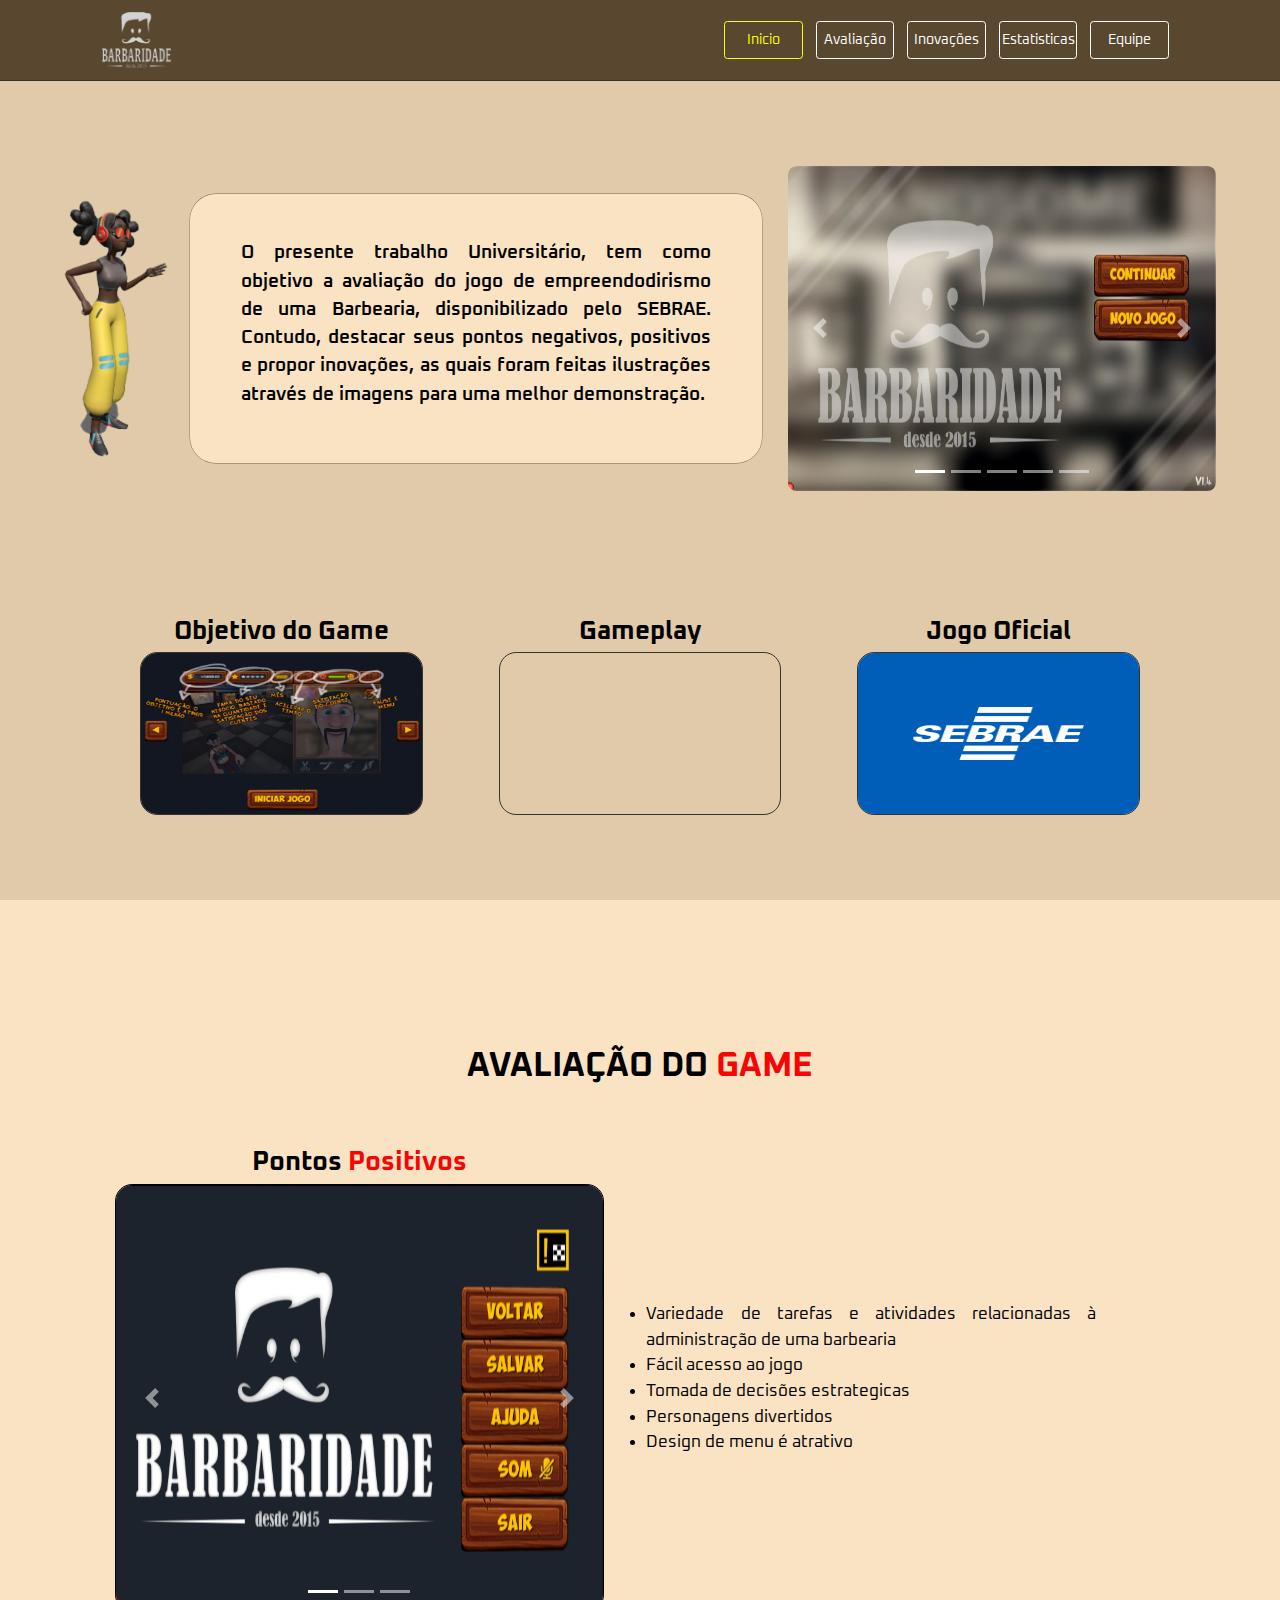
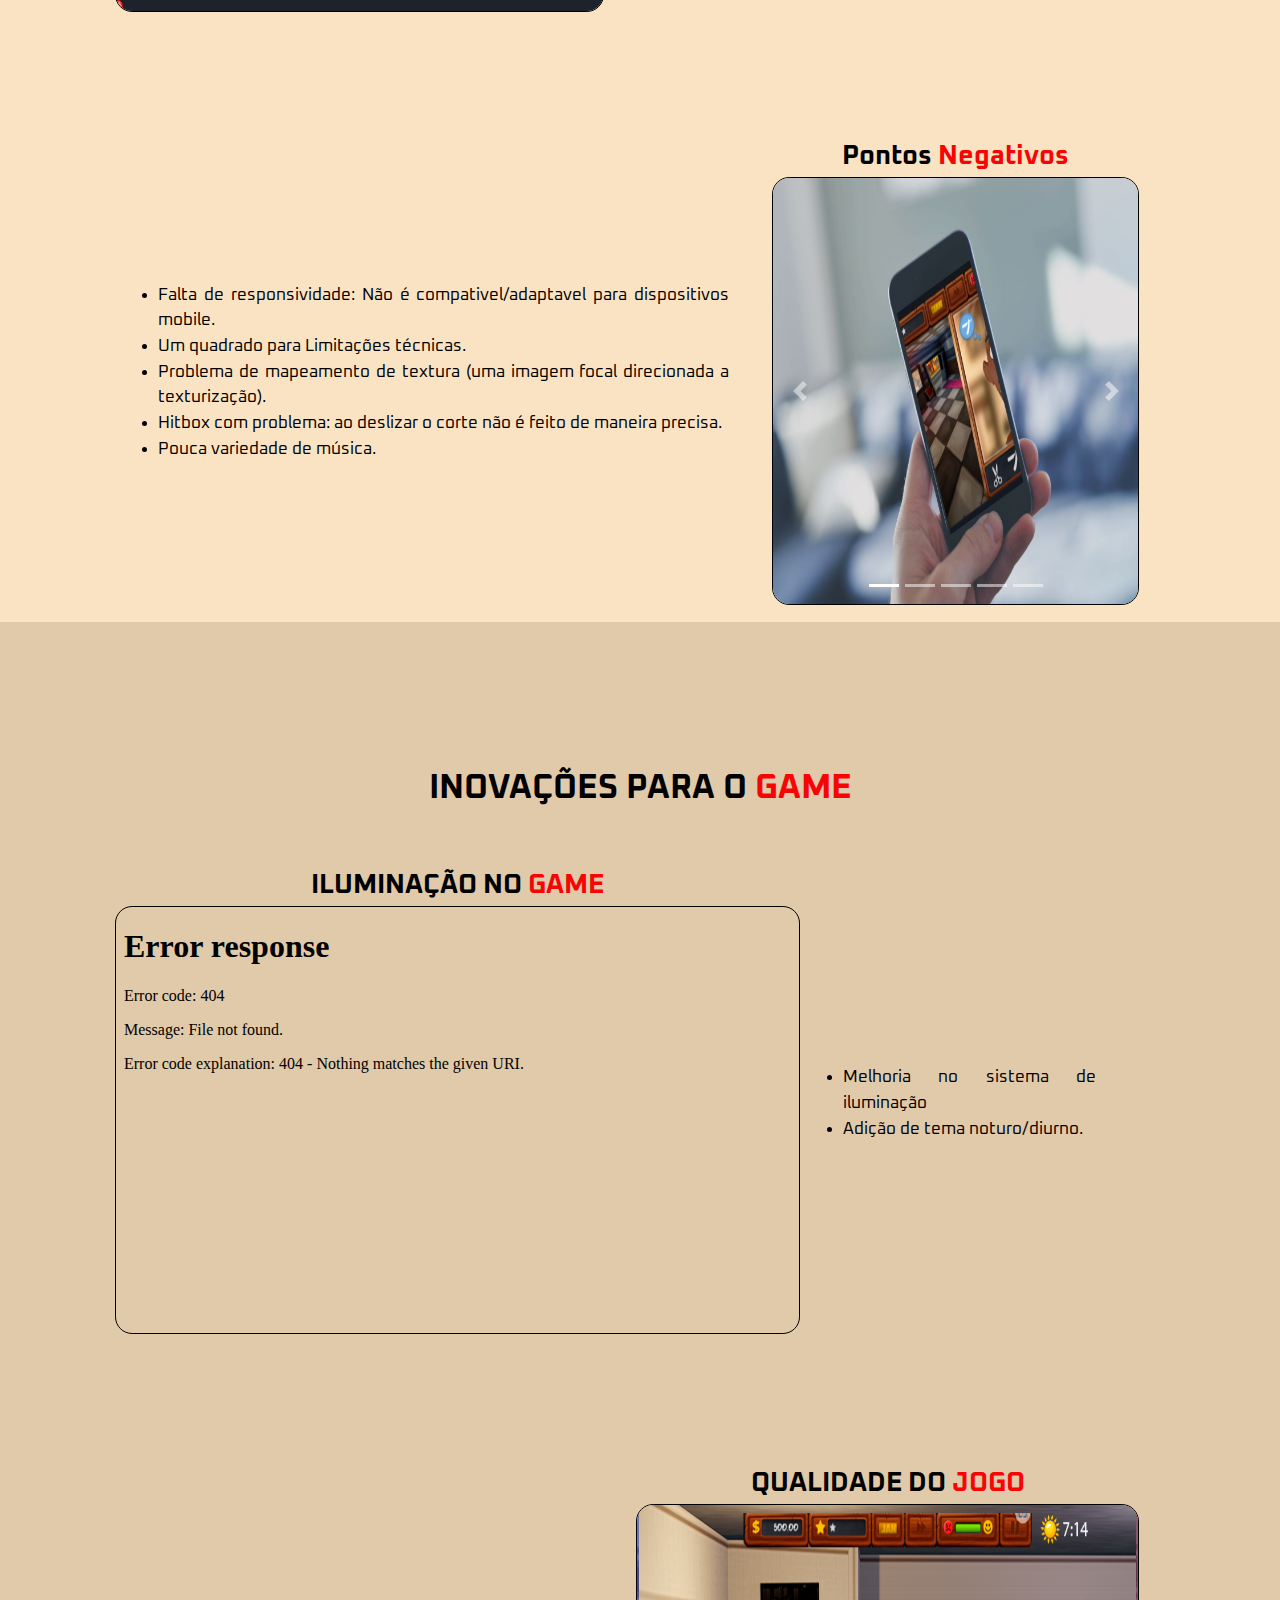
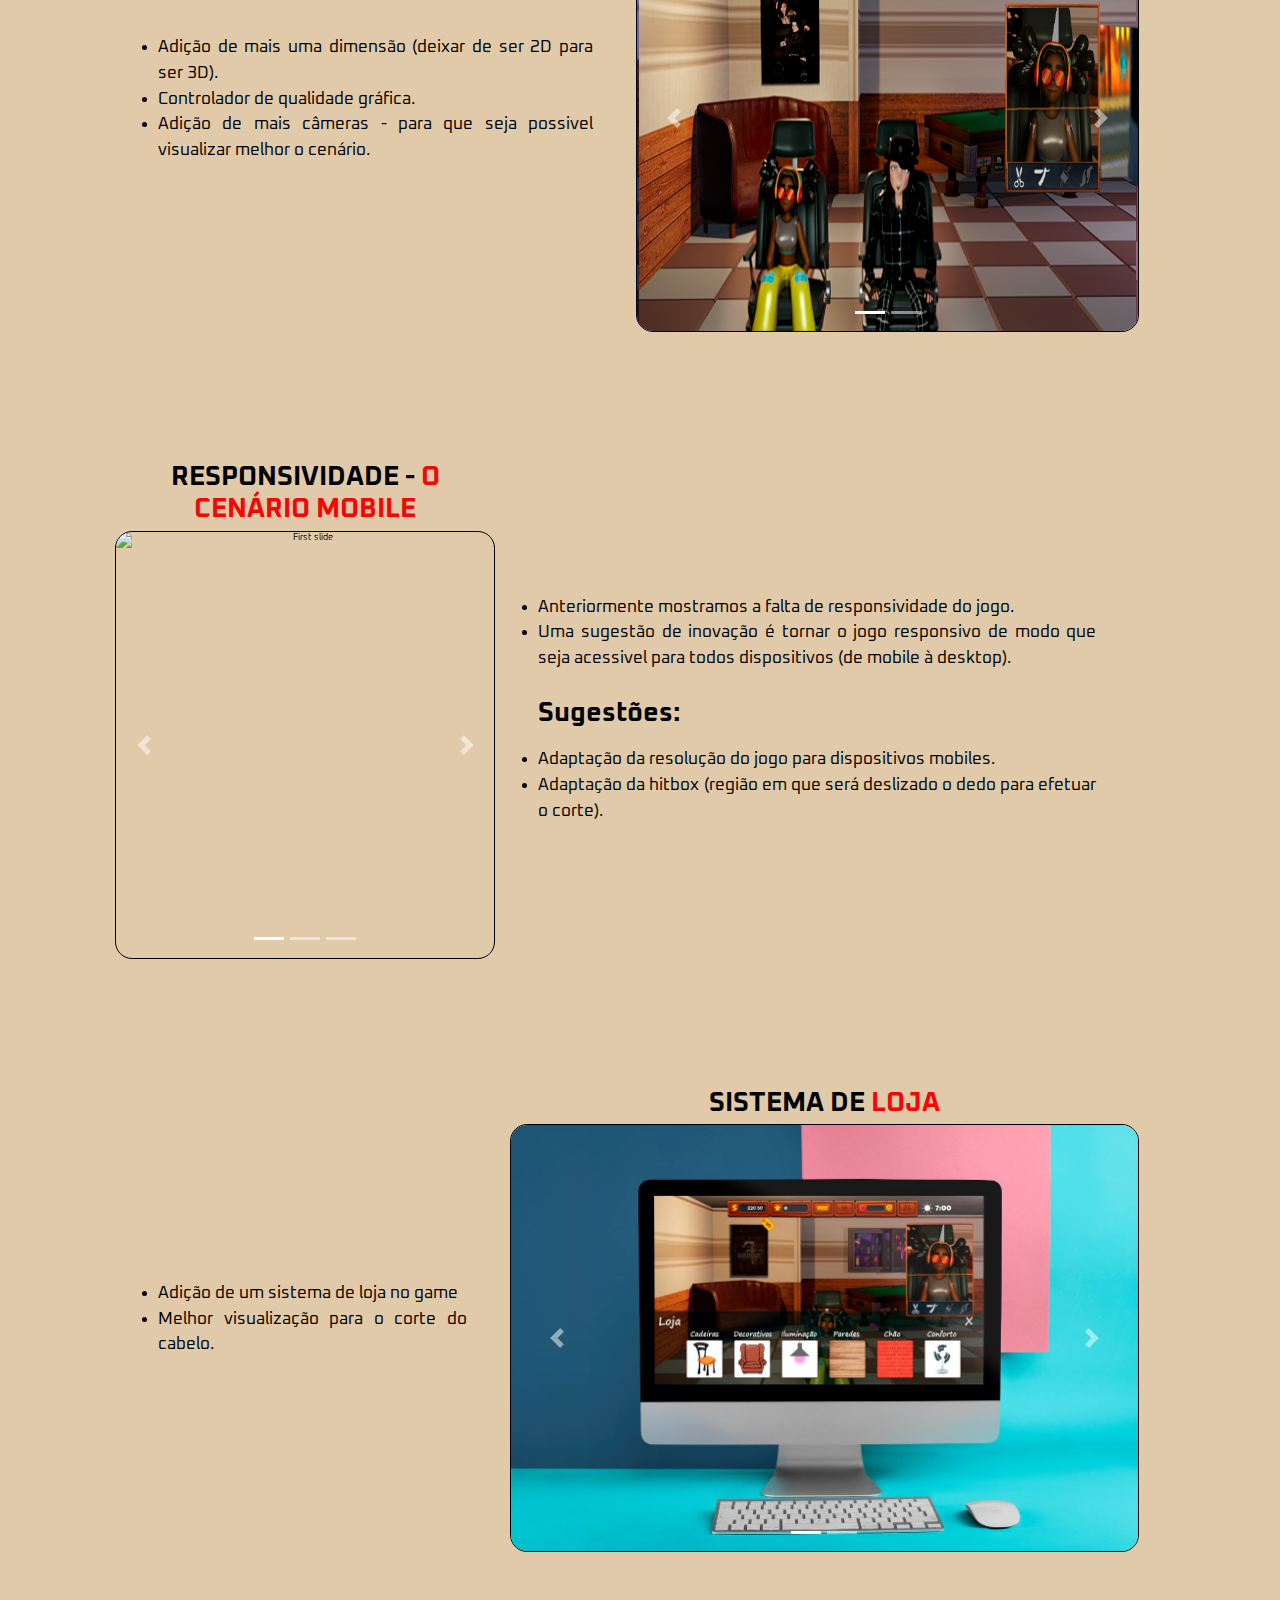
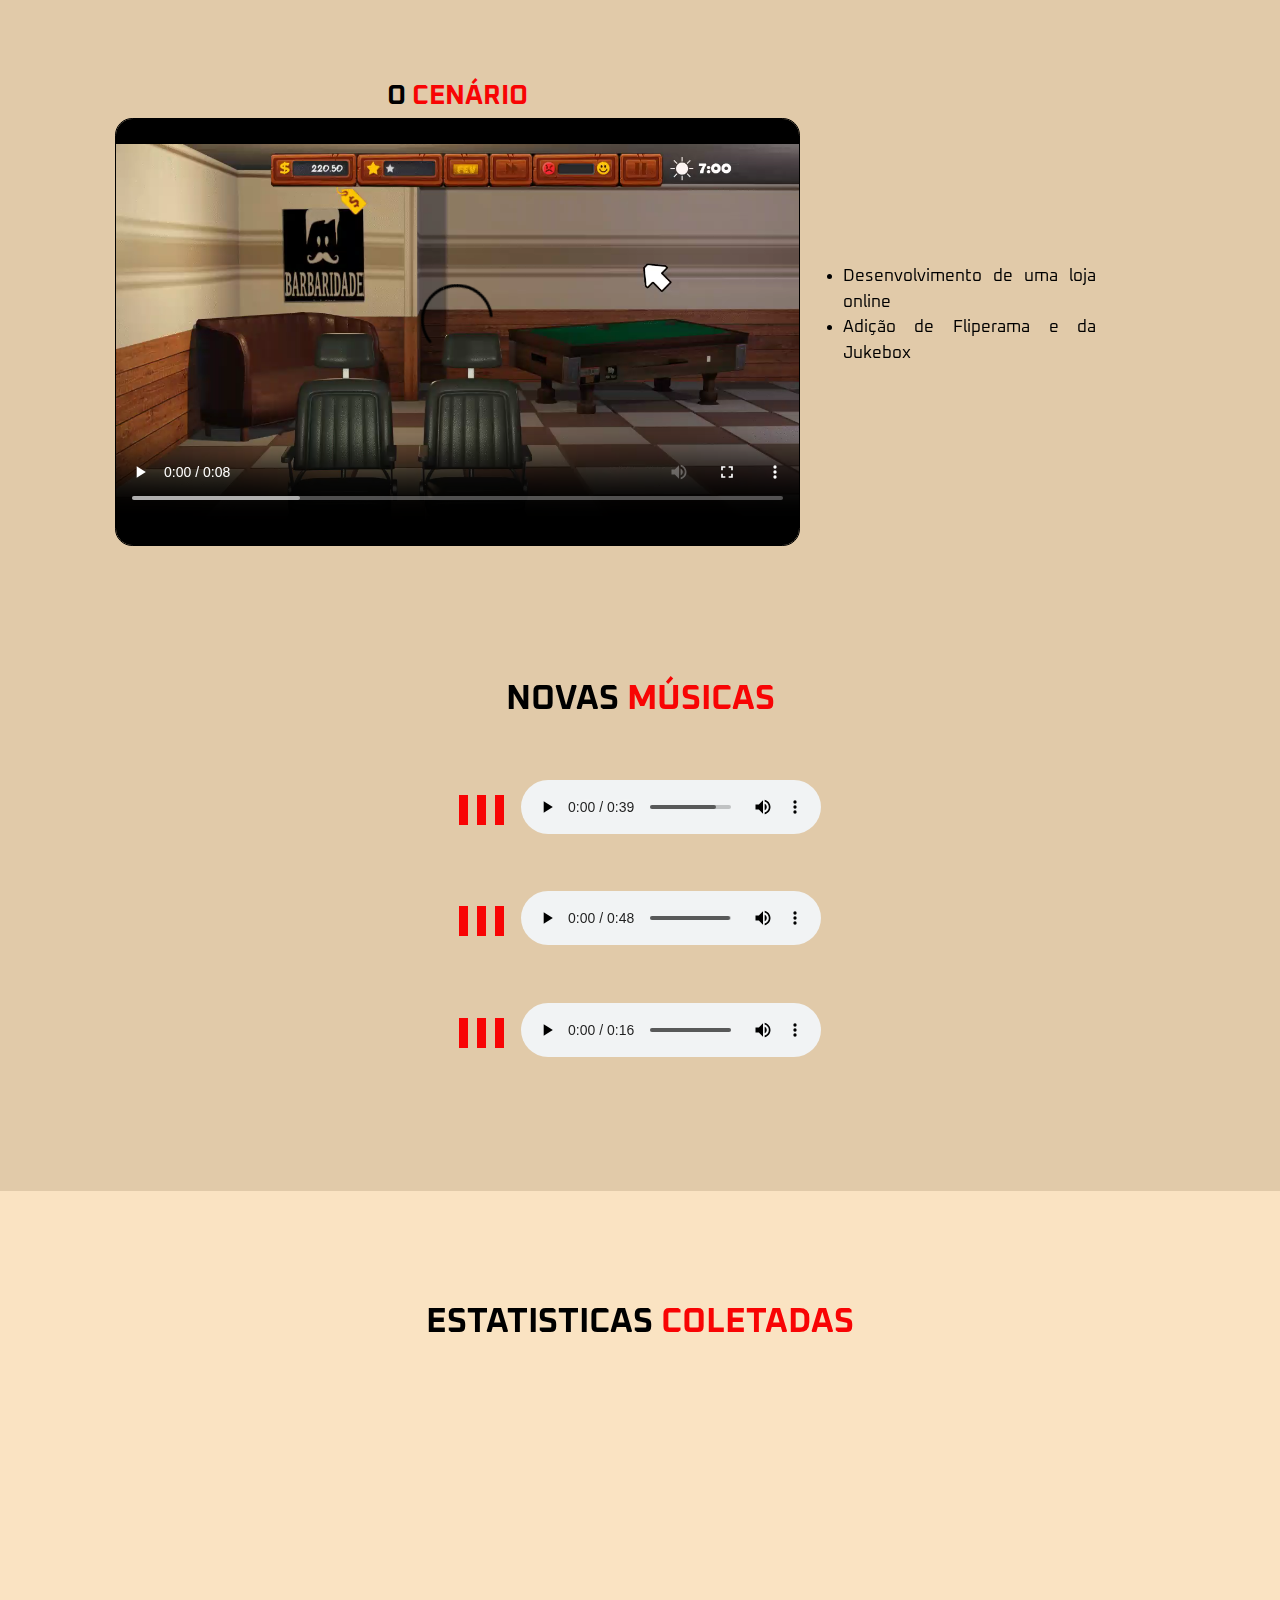
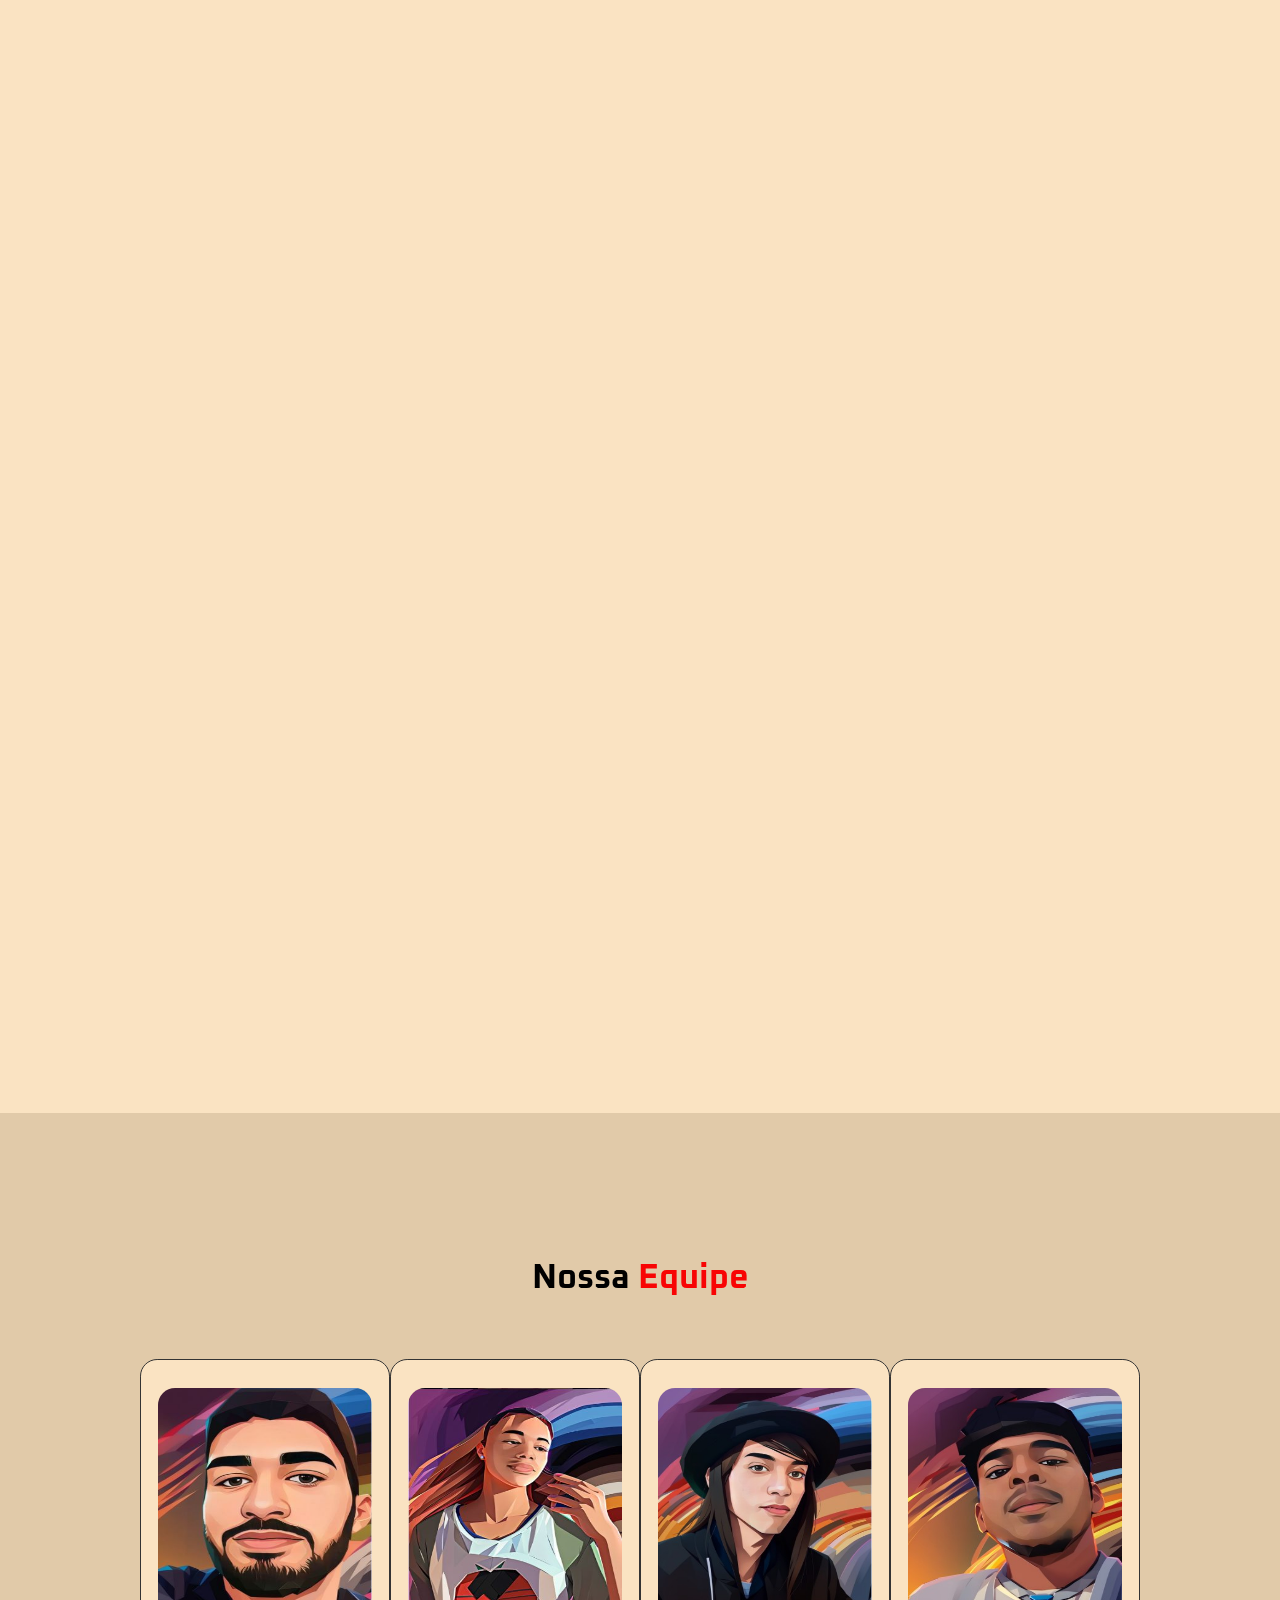
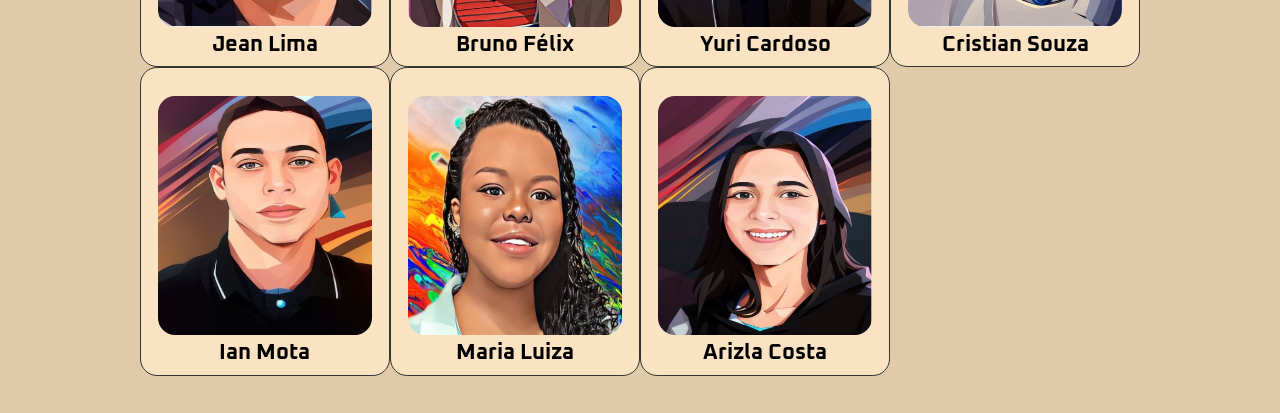
==== commit 040cdedd: "att" ====
--- a/projetos/projetoProfLuciana/index.html
+++ b/projetos/projetoProfLuciana/index.html
@@ -420,7 +420,7 @@
                 <h3>Bruno Félix</h3>
             </div>
             <div class="team-box">
-                <img src="./integrantesCartoons/Yuri.jpeg" alt="">
+                <img src="./integrantesCartoons/yURI.jpeg" alt="">
                 <h3>Yuri Cardoso</h3>
             </div>
             <div class="team-box">
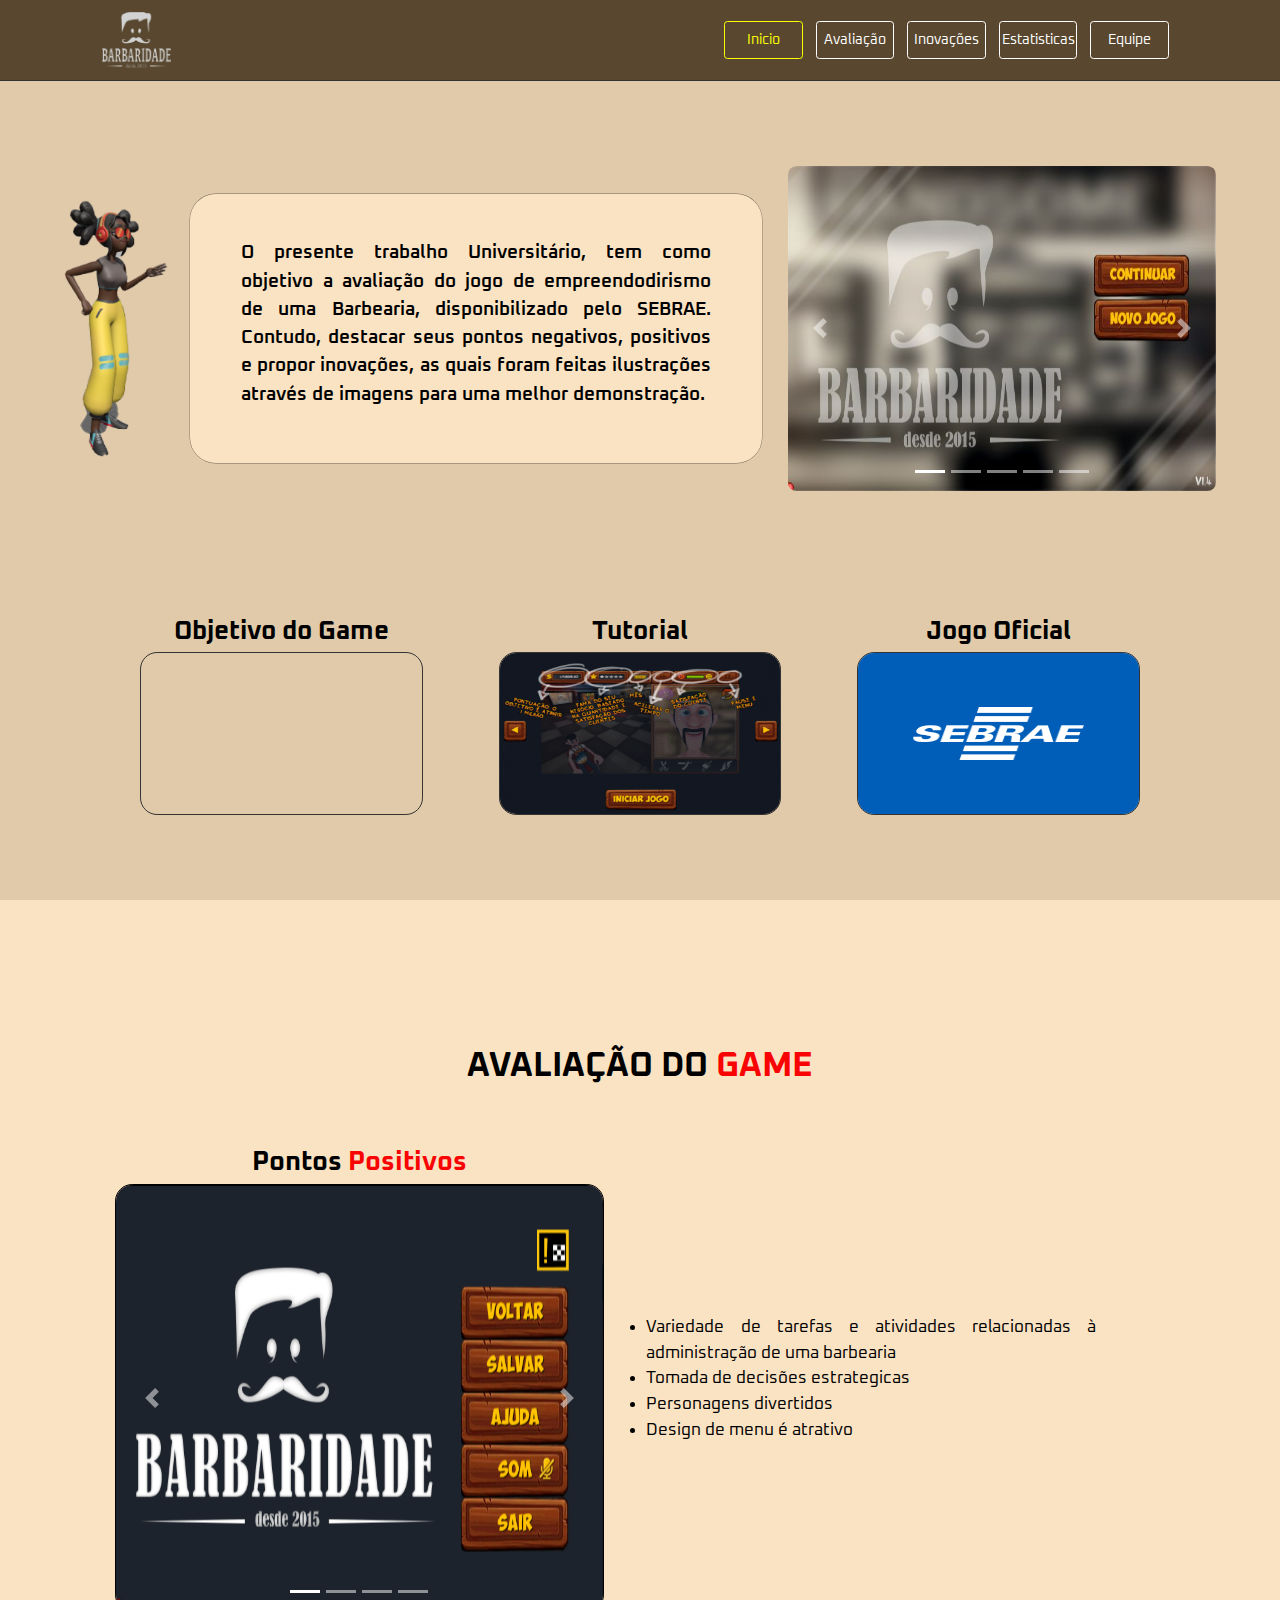
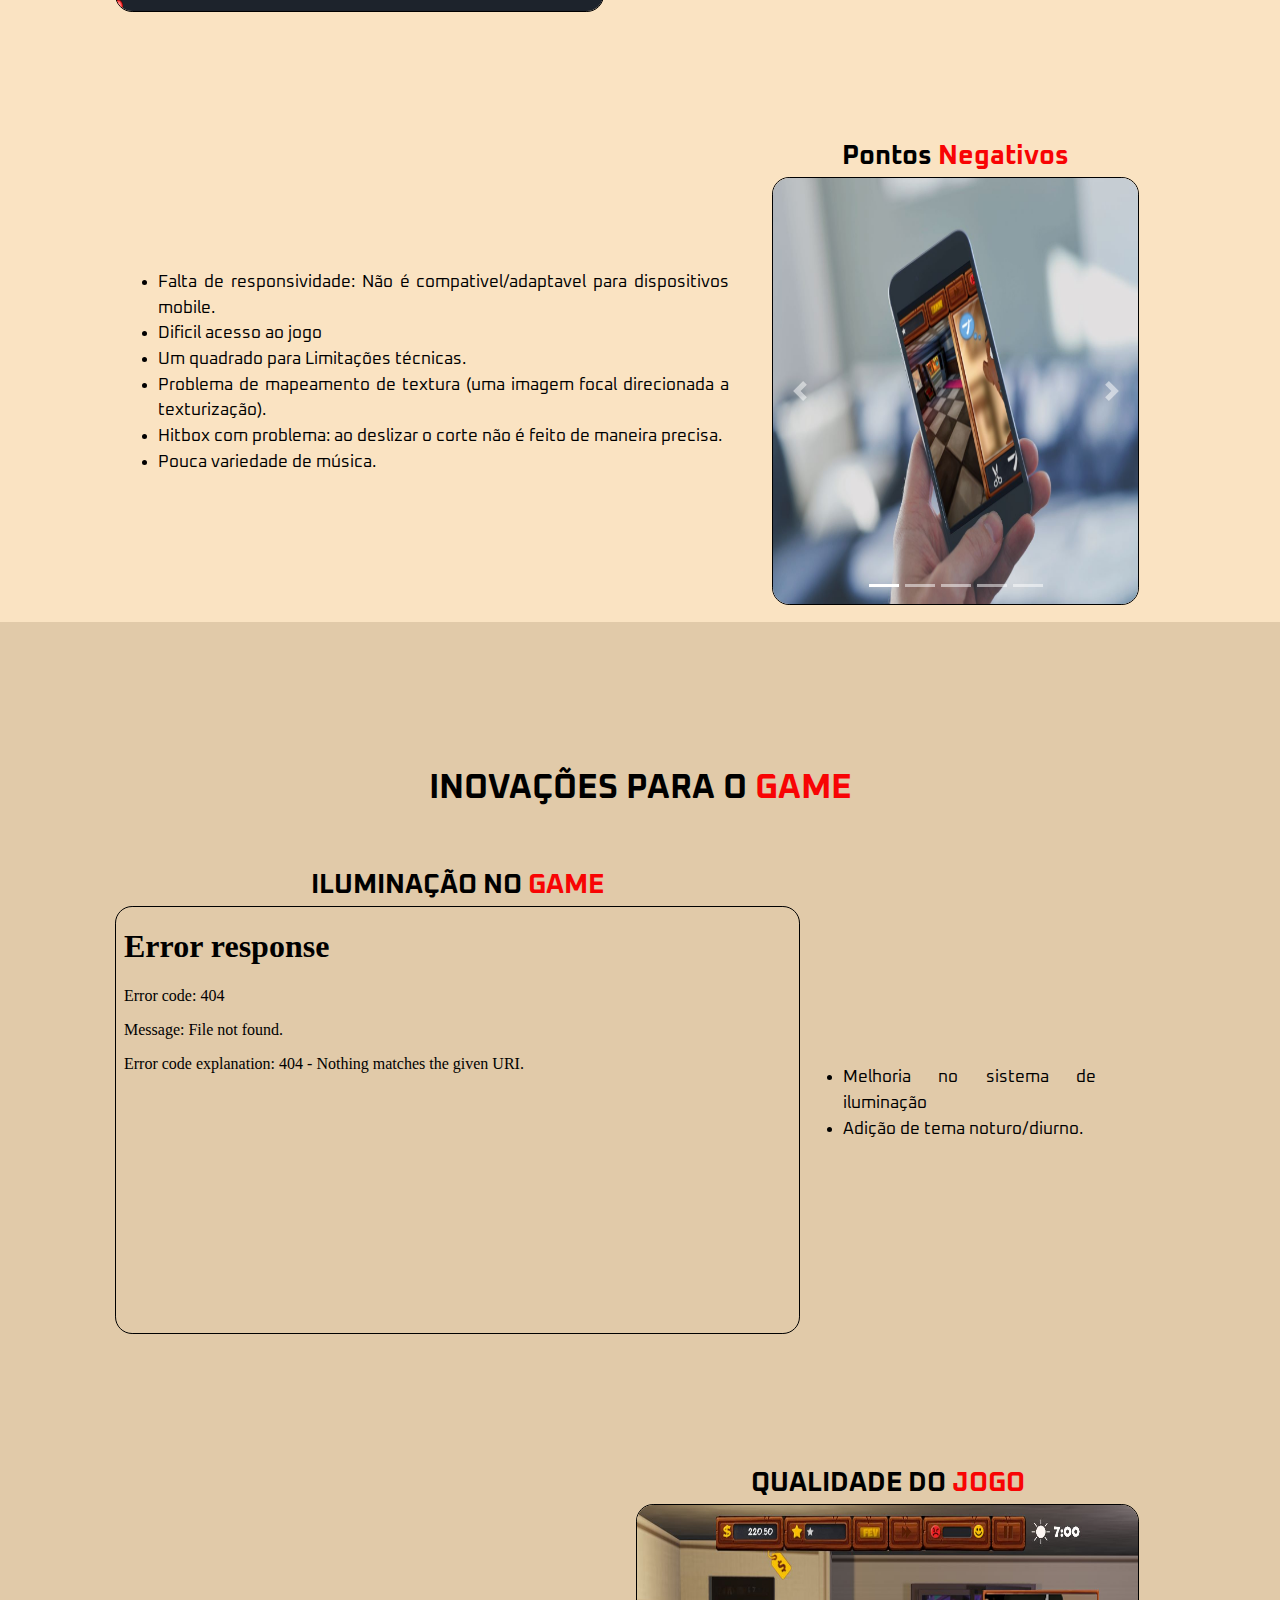
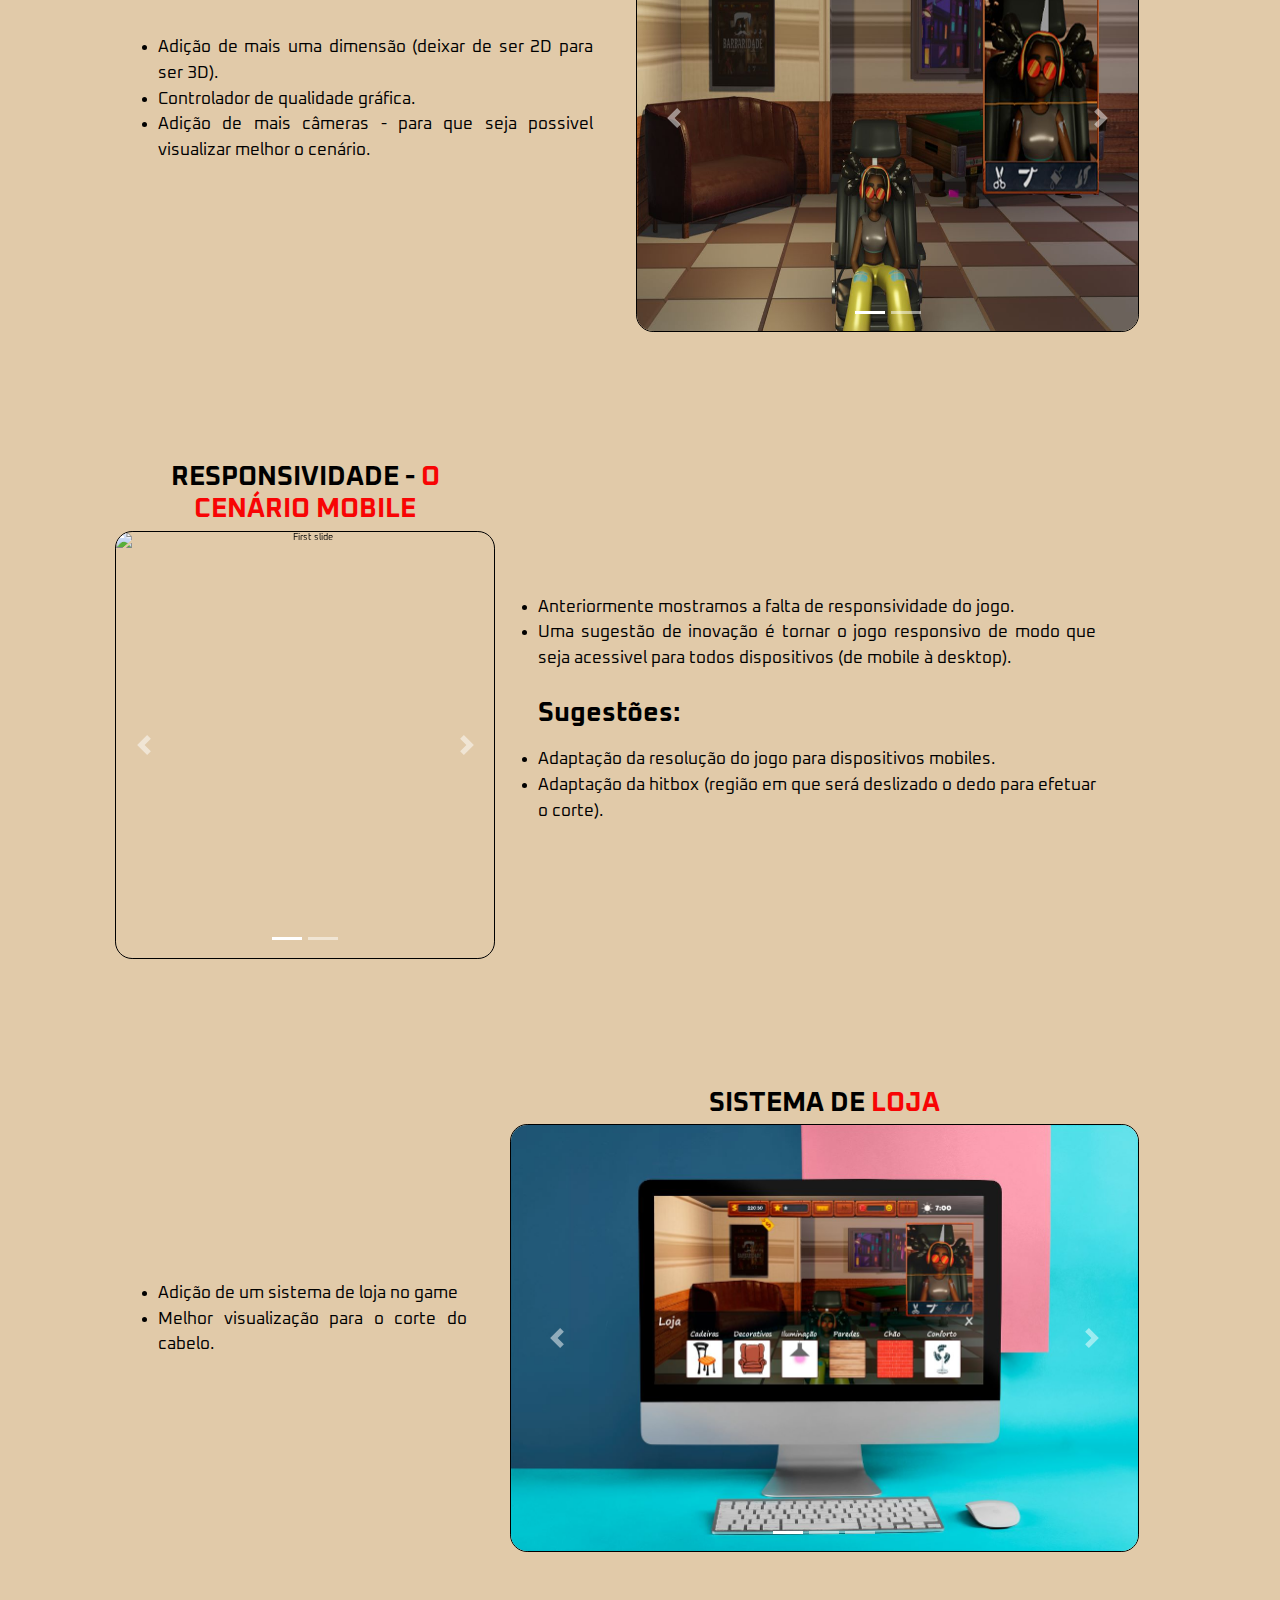
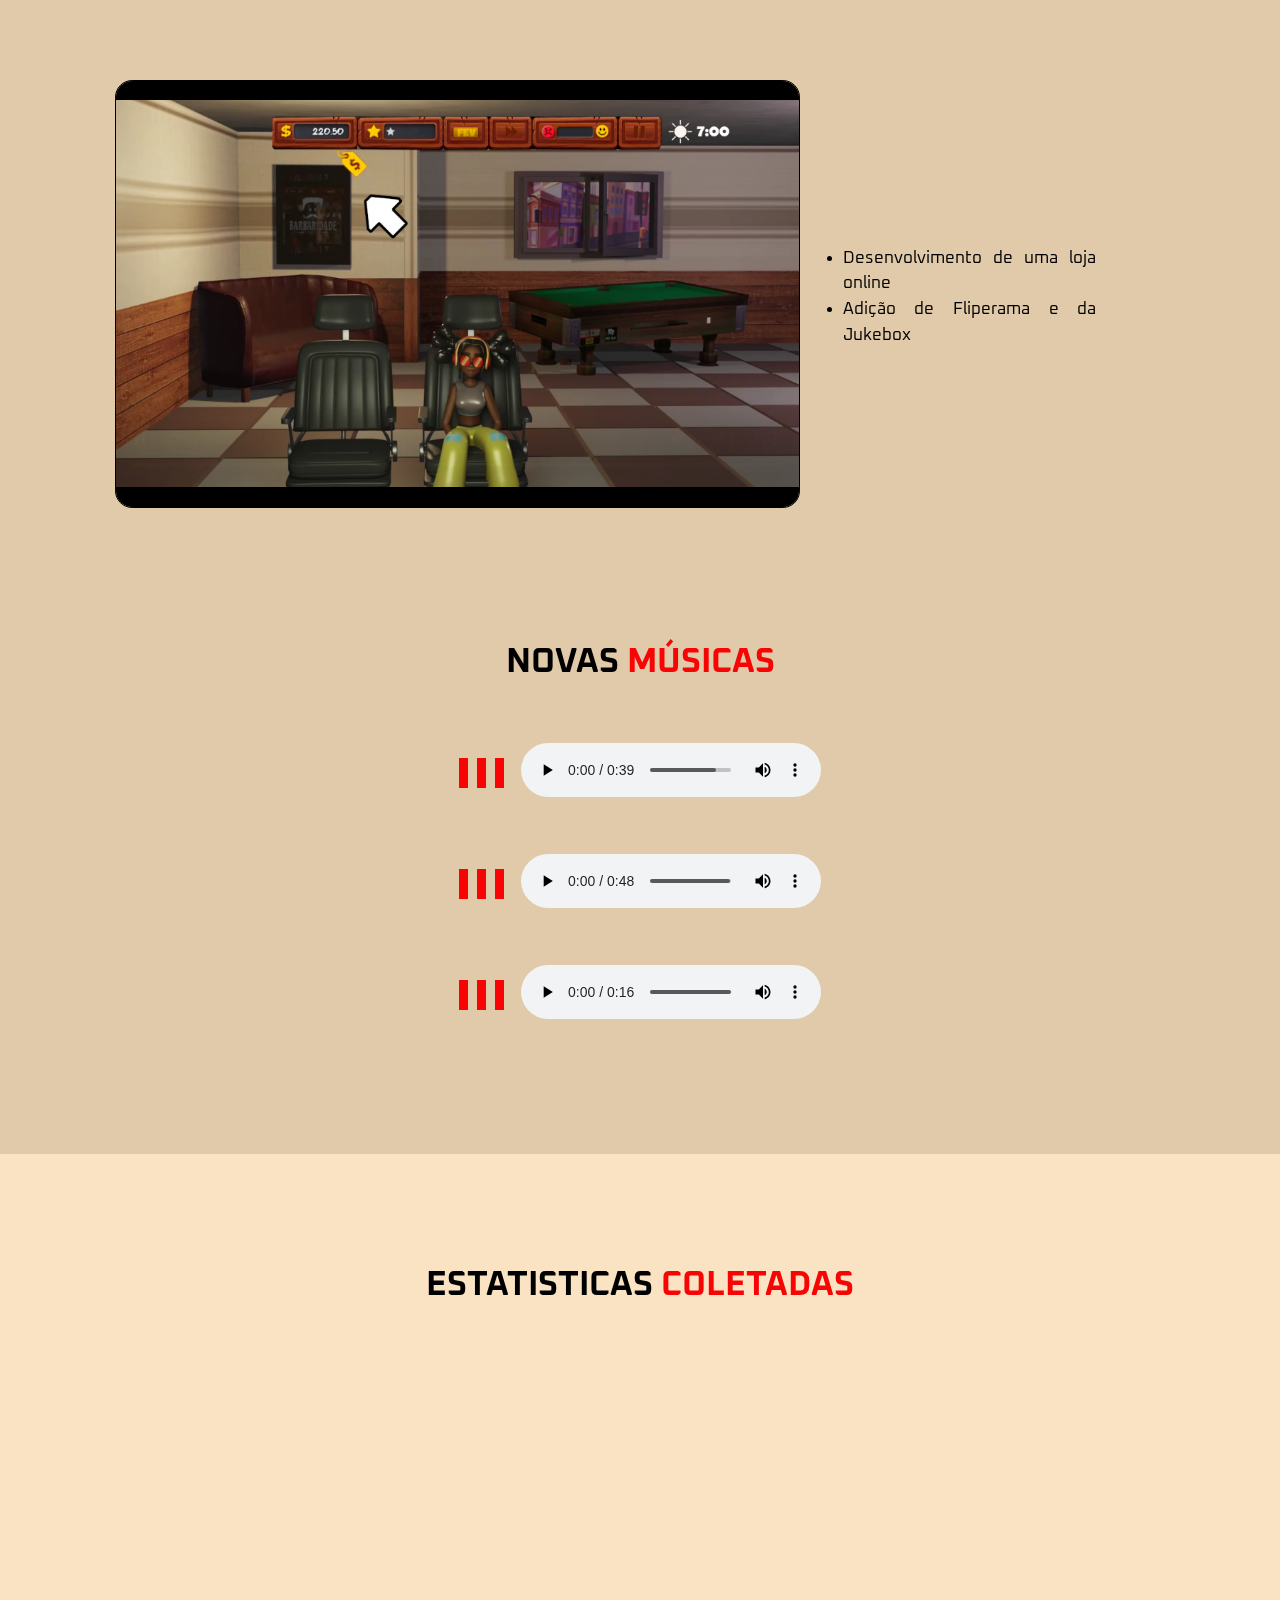
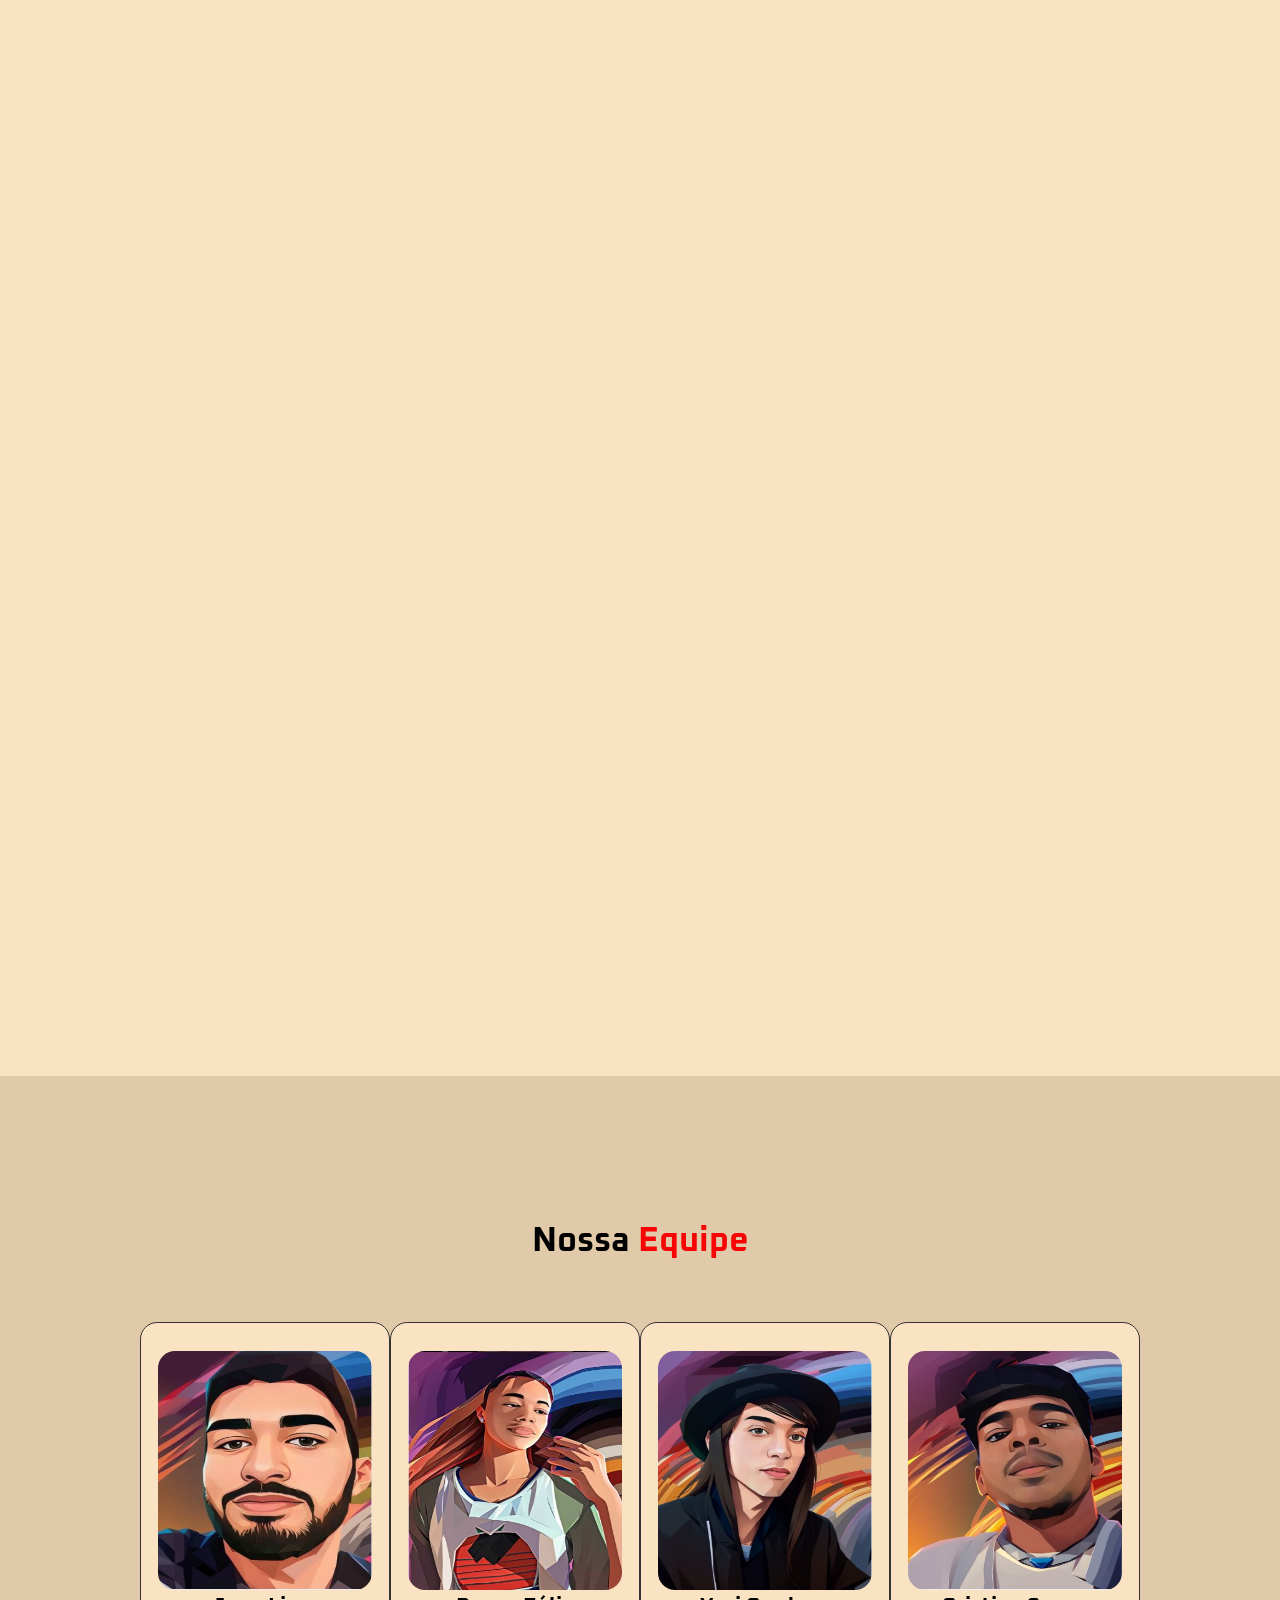
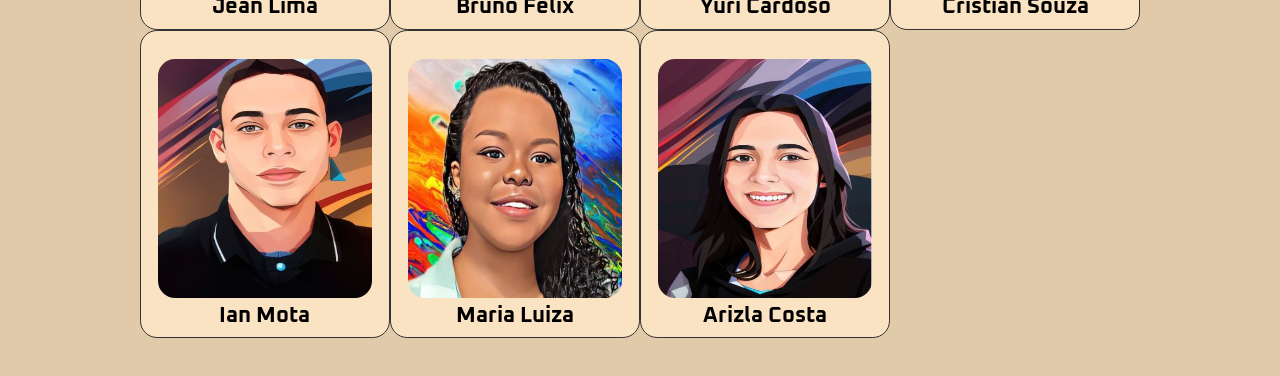
==== commit 8e350bfa: "att" ====
--- a/projetos/projetoProfLuciana/index.html
+++ b/projetos/projetoProfLuciana/index.html
@@ -88,12 +88,12 @@
             <div class="home-images-bottom">
               <div>
                 <h3>Objetivo do Game</h3>
+                <iframe src="https://www.youtube.com/embed/cN36fhh5bRo" title="YouTube video player" frameborder="0" allow="accelerometer; autoplay; clipboard-write; encrypted-media; gyroscope; picture-in-picture; web-share" allowfullscreen></iframe>
+              </div>
+              <div>
+                <h3>Tutorial</h3>
                 <img src="./imagens/tutorial Do Game.gif" alt="" id="objetivo">
-              </div>
-              <div>
-                <h3>Gameplay</h3>
-                <iframe src="https://www.youtube.com/embed/cN36fhh5bRo" title="YouTube video player" frameborder="0" allow="accelerometer; autoplay; clipboard-write; encrypted-media; gyroscope; picture-in-picture; web-share" allowfullscreen></iframe>
-              </div>
+                </div>
               <div>
                 <h3>Jogo Oficial</h3>
                 <a href="https://sebrae.com.br/sites/PortalSebrae/cursosonline/jogo-online-barbaridade,2850868fe83f0710VgnVCM1000004c00210aRCRD" target="_blank">
@@ -113,6 +113,7 @@
                 <li data-target="#carouselPontosPositivos" data-slide-to="0" class="active"></li>
                 <li data-target="#carouselPontosPositivos" data-slide-to="1"></li>
                 <li data-target="#carouselPontosPositivos" data-slide-to="2"></li>
+                <li data-target="#carouselPontosPositivos" data-slide-to="3"></li>
               </ol>
               <div class="carousel-inner">
                 <div class="carousel-item active">
@@ -124,6 +125,9 @@
                 <div class="carousel-item">
                   <img class="d-block w-100" src="./imagens/avaliaçãoGame/Pontos Positivos11.png" alt="Third slide">
                 </div>
+                <div class="carousel-item">
+                  <img class="d-block w-100" src="./imagens/personagens-divertidos.jpeg" alt="Four slide">
+                </div>
               </div>
               <a class="carousel-control-prev" href="#carouselPontosPositivos" role="button" data-slide="prev">
                 <span class="carousel-control-prev-icon" aria-hidden="true"></span>
@@ -138,9 +142,6 @@
           <ul>
             <li>
               Variedade de tarefas e atividades relacionadas à administração de uma barbearia
-            </li>
-            <li>
-              Fácil acesso ao jogo
             </li>
             <li>
               Tomada de decisões estrategicas
@@ -195,6 +196,7 @@
           </div>
           <ul>
             <li>Falta de responsividade: Não é compativel/adaptavel para dispositivos mobile.</li>
+            <li>Dificil acesso ao jogo</li>
             <li>Um quadrado para Limitações técnicas.</li>
             <li>Problema de mapeamento de textura (uma imagem focal direcionada a texturização).</li>
             <li>Hitbox com problema: ao deslizar o corte não é feito de maneira precisa.</li>
@@ -234,7 +236,7 @@
               </ol>
               <div class="carousel-inner">
                 <div class="carousel-item active">
-                  <img class="d-block w-100" src="./imagens/inovacoes/2/Jogabilidade ideias.png" alt="First slide">
+                  <img class="d-block w-100" src="./imagens/inovacoes/novo-cenário.jpeg" alt="First slide">
                 </div>
                 <div class="carousel-item">
                   <img class="d-block w-100" src="./imagens/inovacoes/WhatsApp Image 2023-07-02 at 11.26.50.jpeg" alt="Second slide">
@@ -267,17 +269,13 @@
               <ol class="carousel-indicators">
                 <li data-target="#carouselInovations" data-slide-to="0" class="active"></li>
                 <li data-target="#carouselInovations" data-slide-to="1"></li>
-                <li data-target="#carouselInovations" data-slide-to="2"></li>
               </ol>
               <div class="carousel-inner">
                 <div class="carousel-item active">
                   <img class="d-block w-100" src="./imagens/inovacoes/Versão Mobile loja.png" alt="First slide">
                 </div>
                 <div class="carousel-item">
-                  <img class="d-block w-100" src="./imagens/inovacoes/Vantagens do cenário Novo.tif.png" alt="Second slide">
-                </div>
-                <div class="carousel-item">
-                  <img class="d-block w-100" src="./imagens/inovacoes/Ideia loja.png" alt="Second slide">
+                  <img class="d-block w-100" src="./imagens/inovacoes/resposnive-img.jpeg" alt="Second slide">
                 </div>
               </div>
               <a class="carousel-control-prev" href="#carouselInovations" role="button" data-slide="prev">
@@ -314,13 +312,17 @@
               <ol class="carousel-indicators">
                 <li data-target="#carouselLoja" data-slide-to="0" class="active"></li>
                 <li data-target="#carouselLoja" data-slide-to="1"></li>
+                <li data-target="#carouselLoja" data-slide-to="2"></li>
               </ol>
               <div class="carousel-inner">
                 <div class="carousel-item active">
                   <img class="d-block w-100" src="./imagens/inovacoes/loja/WhatsApp Image 2023-06-27 at 19.43.09.jpeg" alt="First slide">
                 </div>
                 <div class="carousel-item">
-                  <img class="d-block w-100" src="./imagens/inovacoes/loja/WhatsApp Image 2023-06-27 at 19.40.47.jpeg" alt="Second slide">
+                  <img class="d-block w-100" src="./imagens/inovacoes/Versão Mobile loja.png" alt="Second slide">
+                </div>
+                <div class="carousel-item">
+                  <img class="d-block w-100" src="./imagens/sistema-loja.jpeg" alt="Third slide">
                 </div>
               </div>
               <a class="carousel-control-prev" href="#carouselLoja" role="button" data-slide="prev">
@@ -347,8 +349,8 @@
       <div class="inovation-container">
         <div class="inovation-box">
           <div class="inovation-text">
-            <h3>O <span>CENÁRIO</span></h3>
-            <iframe src="./imagens/inovacoes/3/WhatsApp Video 2023-06-19 at 17.09.00.mp4" frameborder="0"></iframe>
+            <!-- <h3>O <span>CENÁRIO</span></h3> -->
+            <iframe src="./imagens/inovacoes/loja/sistema-loja-novo.mp4" frameborder="0"></iframe>
           </div>
           <ul>
             <li>
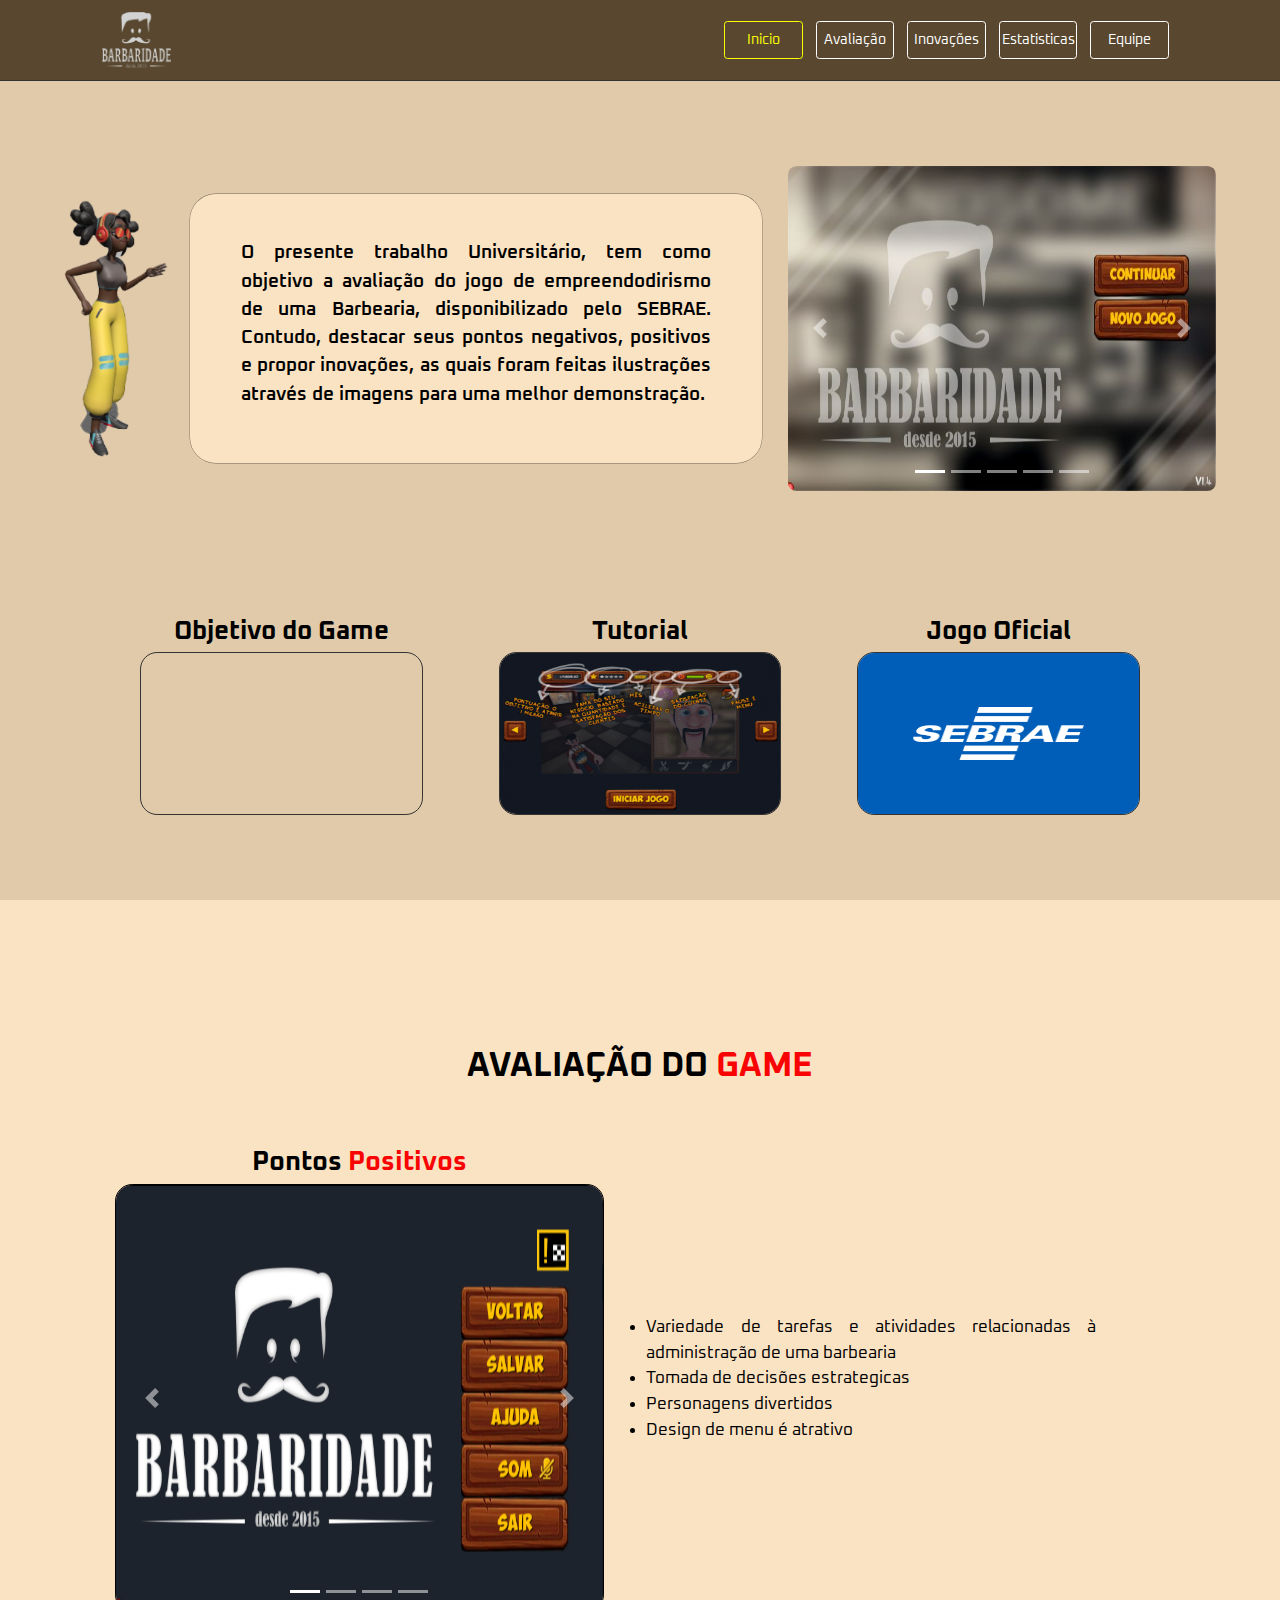
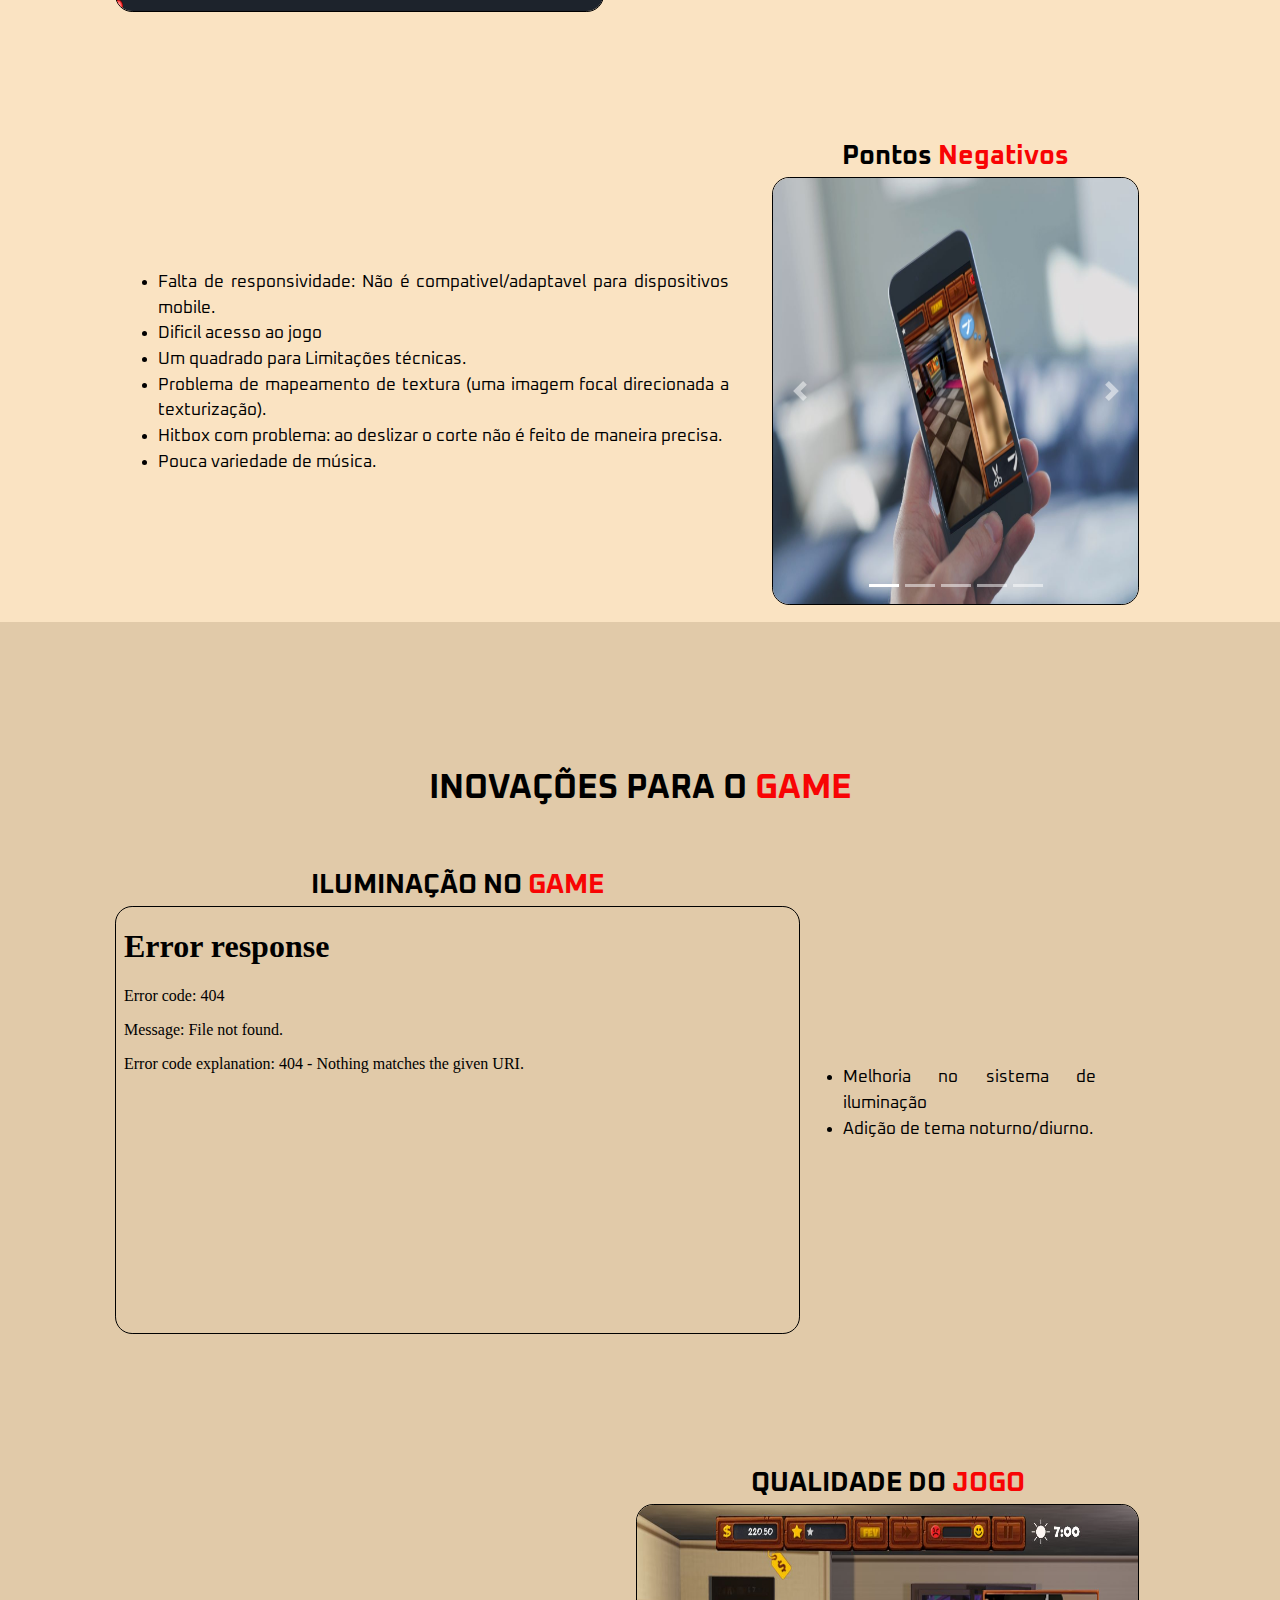
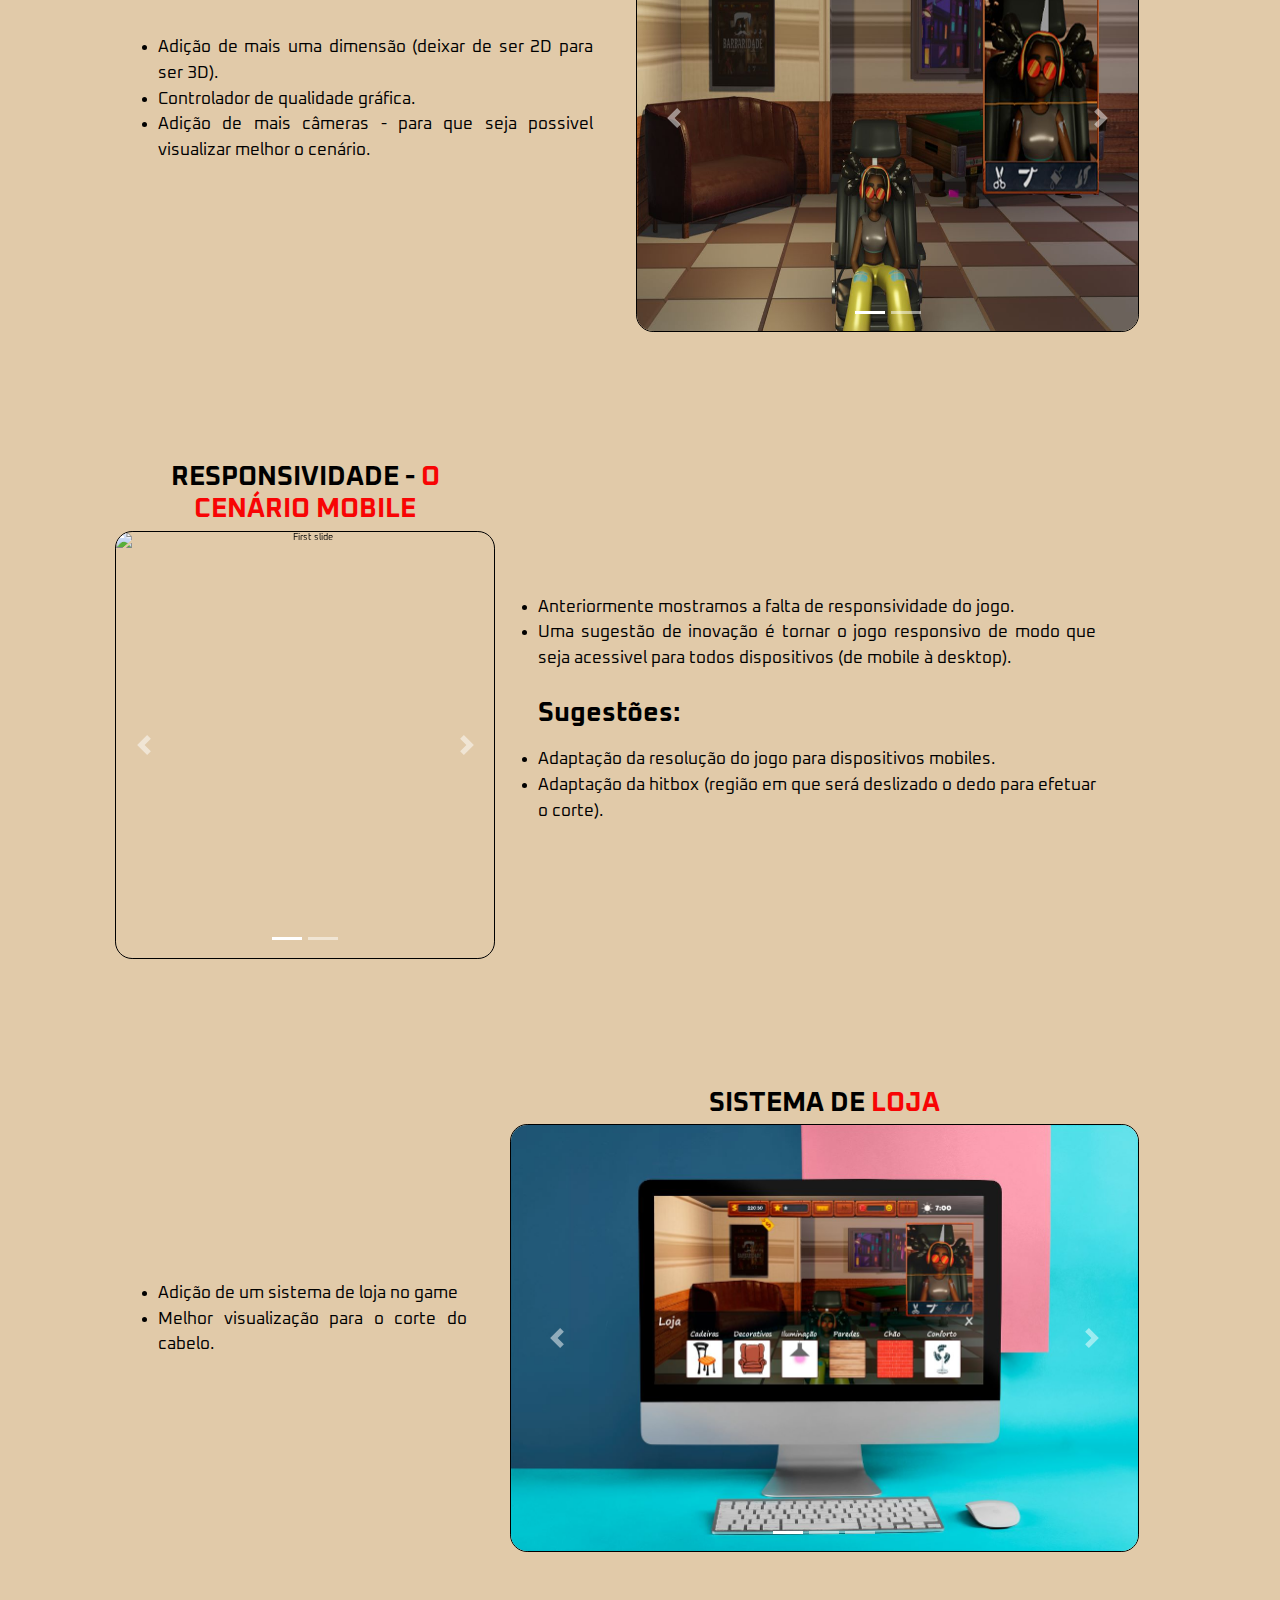
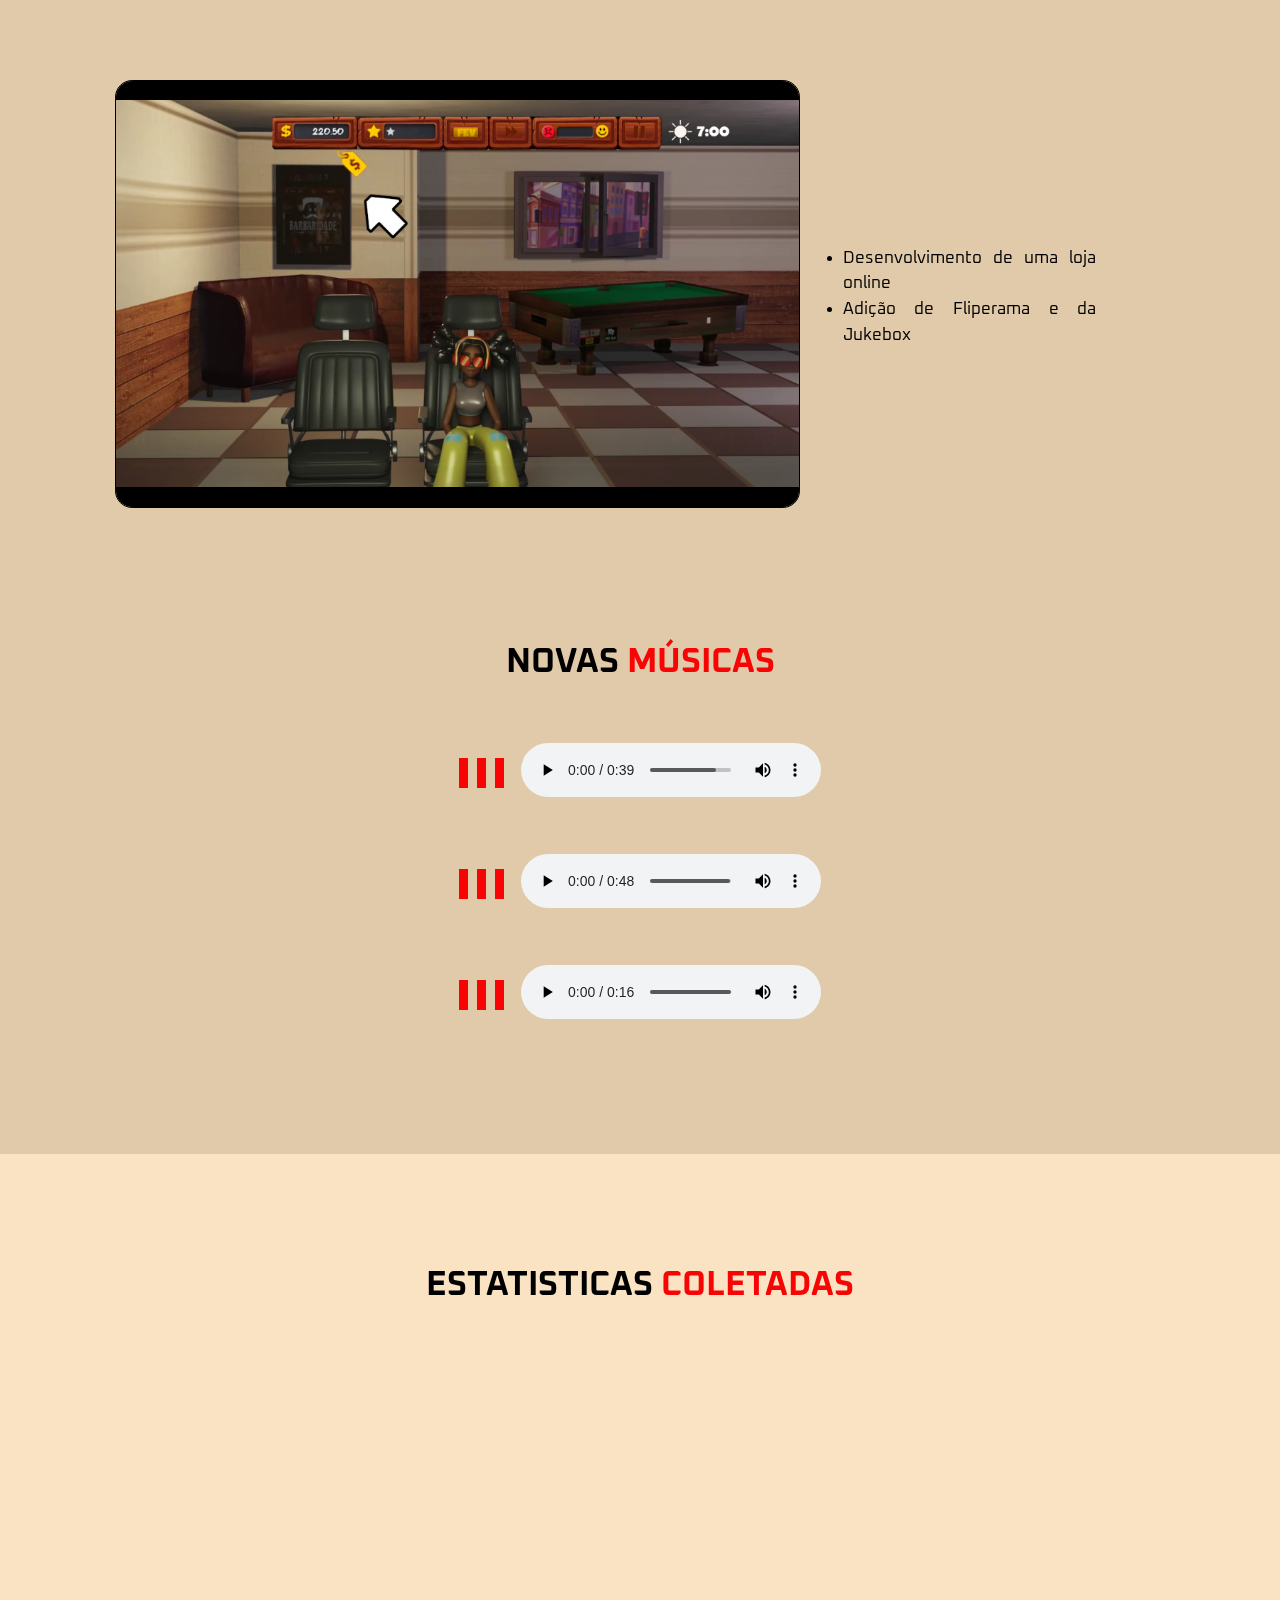
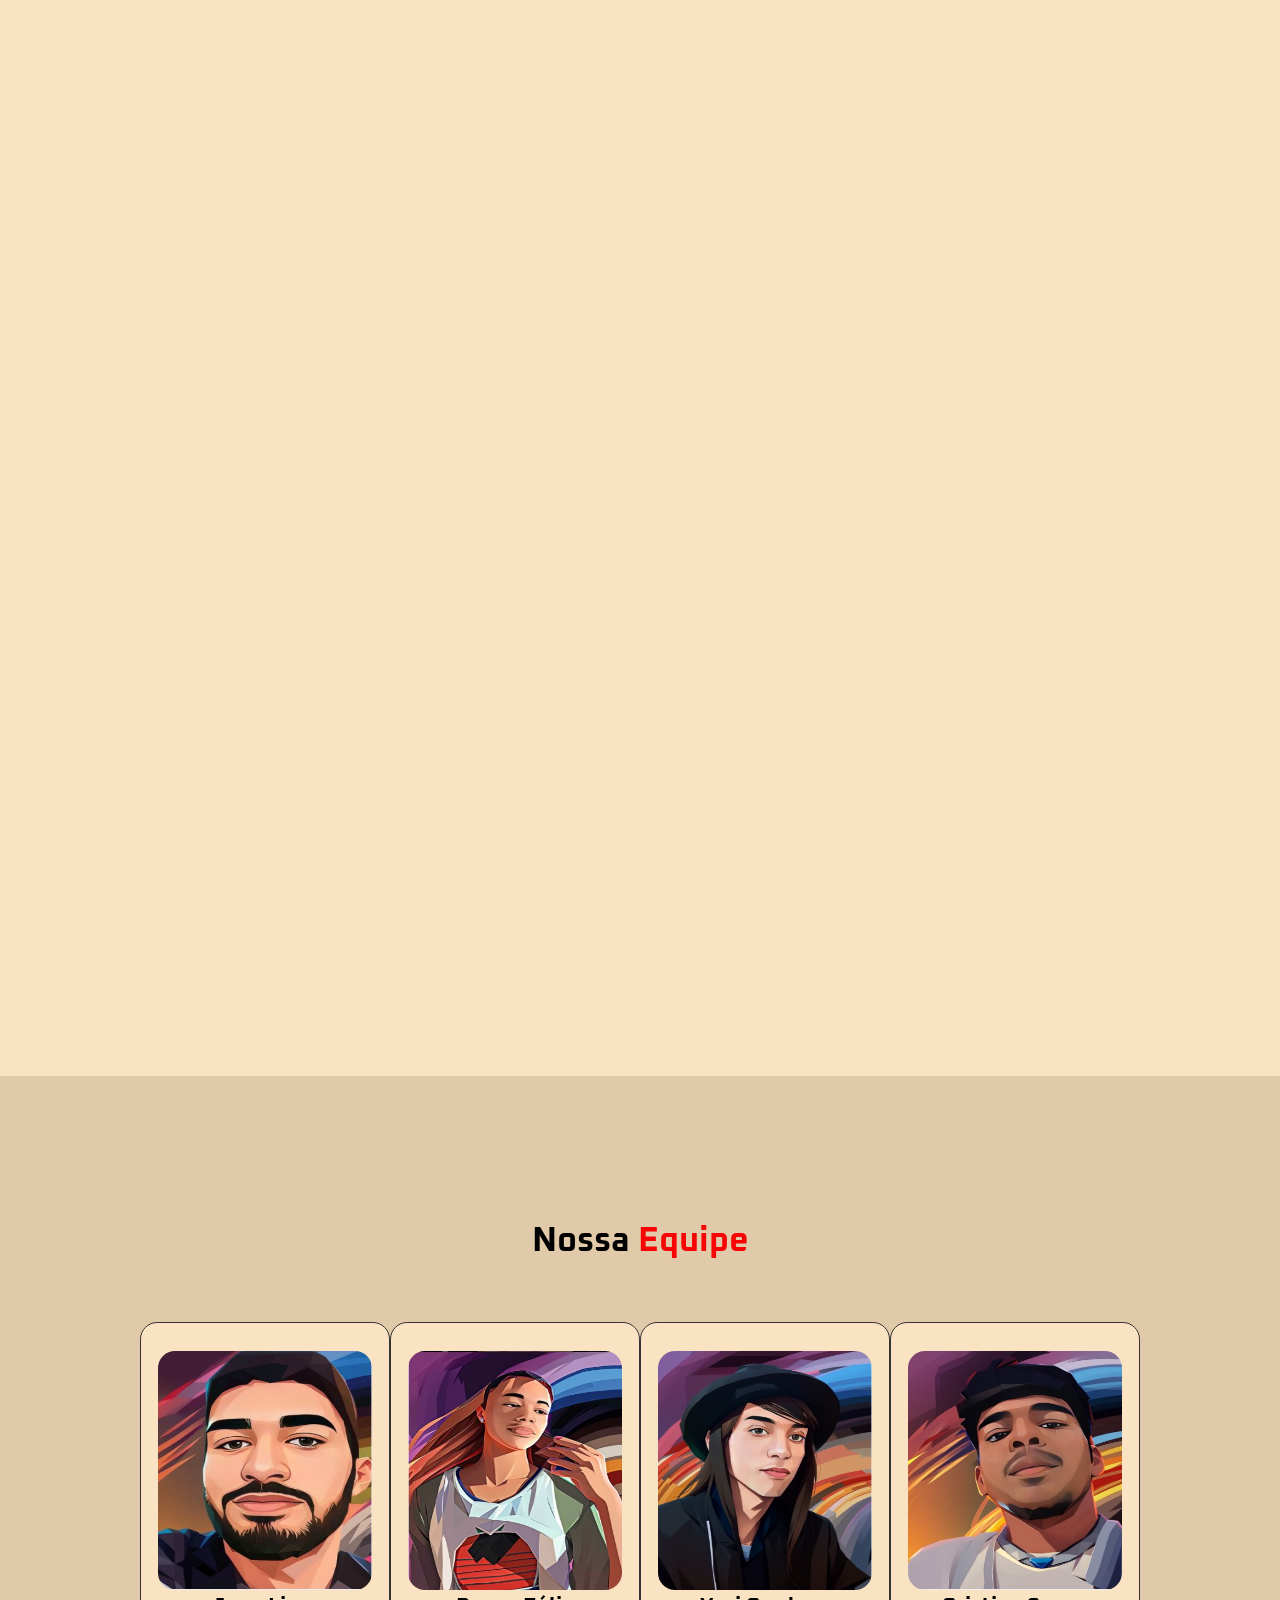
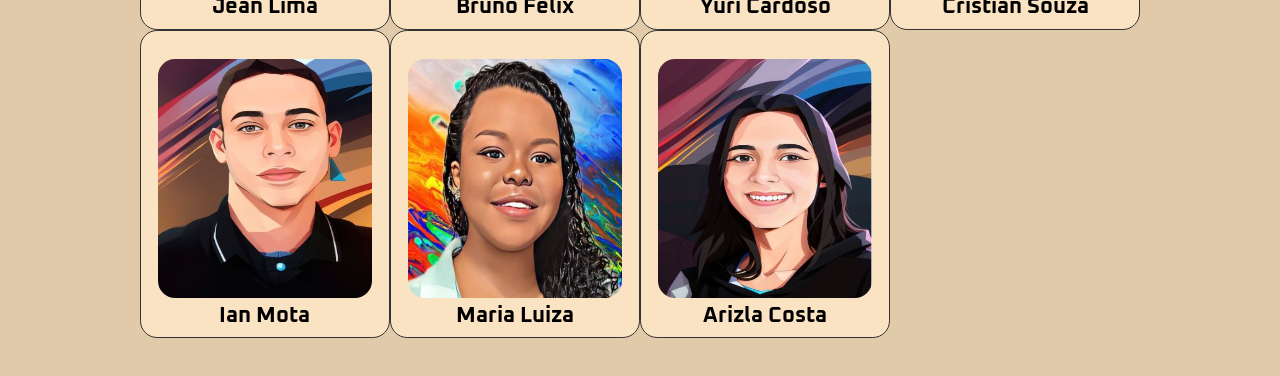
==== commit 0c73ad3a: "att" ====
--- a/projetos/projetoProfLuciana/index.html
+++ b/projetos/projetoProfLuciana/index.html
@@ -218,7 +218,7 @@
           <ul>
             <li>Melhoria no sistema de iluminação</li>
             <li>
-              Adição de tema noturo/diurno.
+              Adição de tema noturno/diurno.
             </li>
         </ul>
         </div>
--- a/projetos/projetoProfLuciana/style.css
+++ b/projetos/projetoProfLuciana/style.css
@@ -110,7 +110,7 @@
 section.home {
     display: grid;
     align-items: center;
-    padding: 12rem 8% 2rem;
+    padding: 10rem 8% 2rem;
     
 }
 .home-content {
@@ -486,7 +486,7 @@
 }
 @media (max-width: 460px) {
     .graphichs {
-        width: 80vw !important;
+        width: 90vw !important;
     }
     .team-container {
         grid-template-columns: repeat(1, 1fr);
@@ -510,4 +510,7 @@
     .home-text p {
         font-size: 1.45rem;
     }
+    .graphichs {
+        width: 94vw !important;
+    }
 }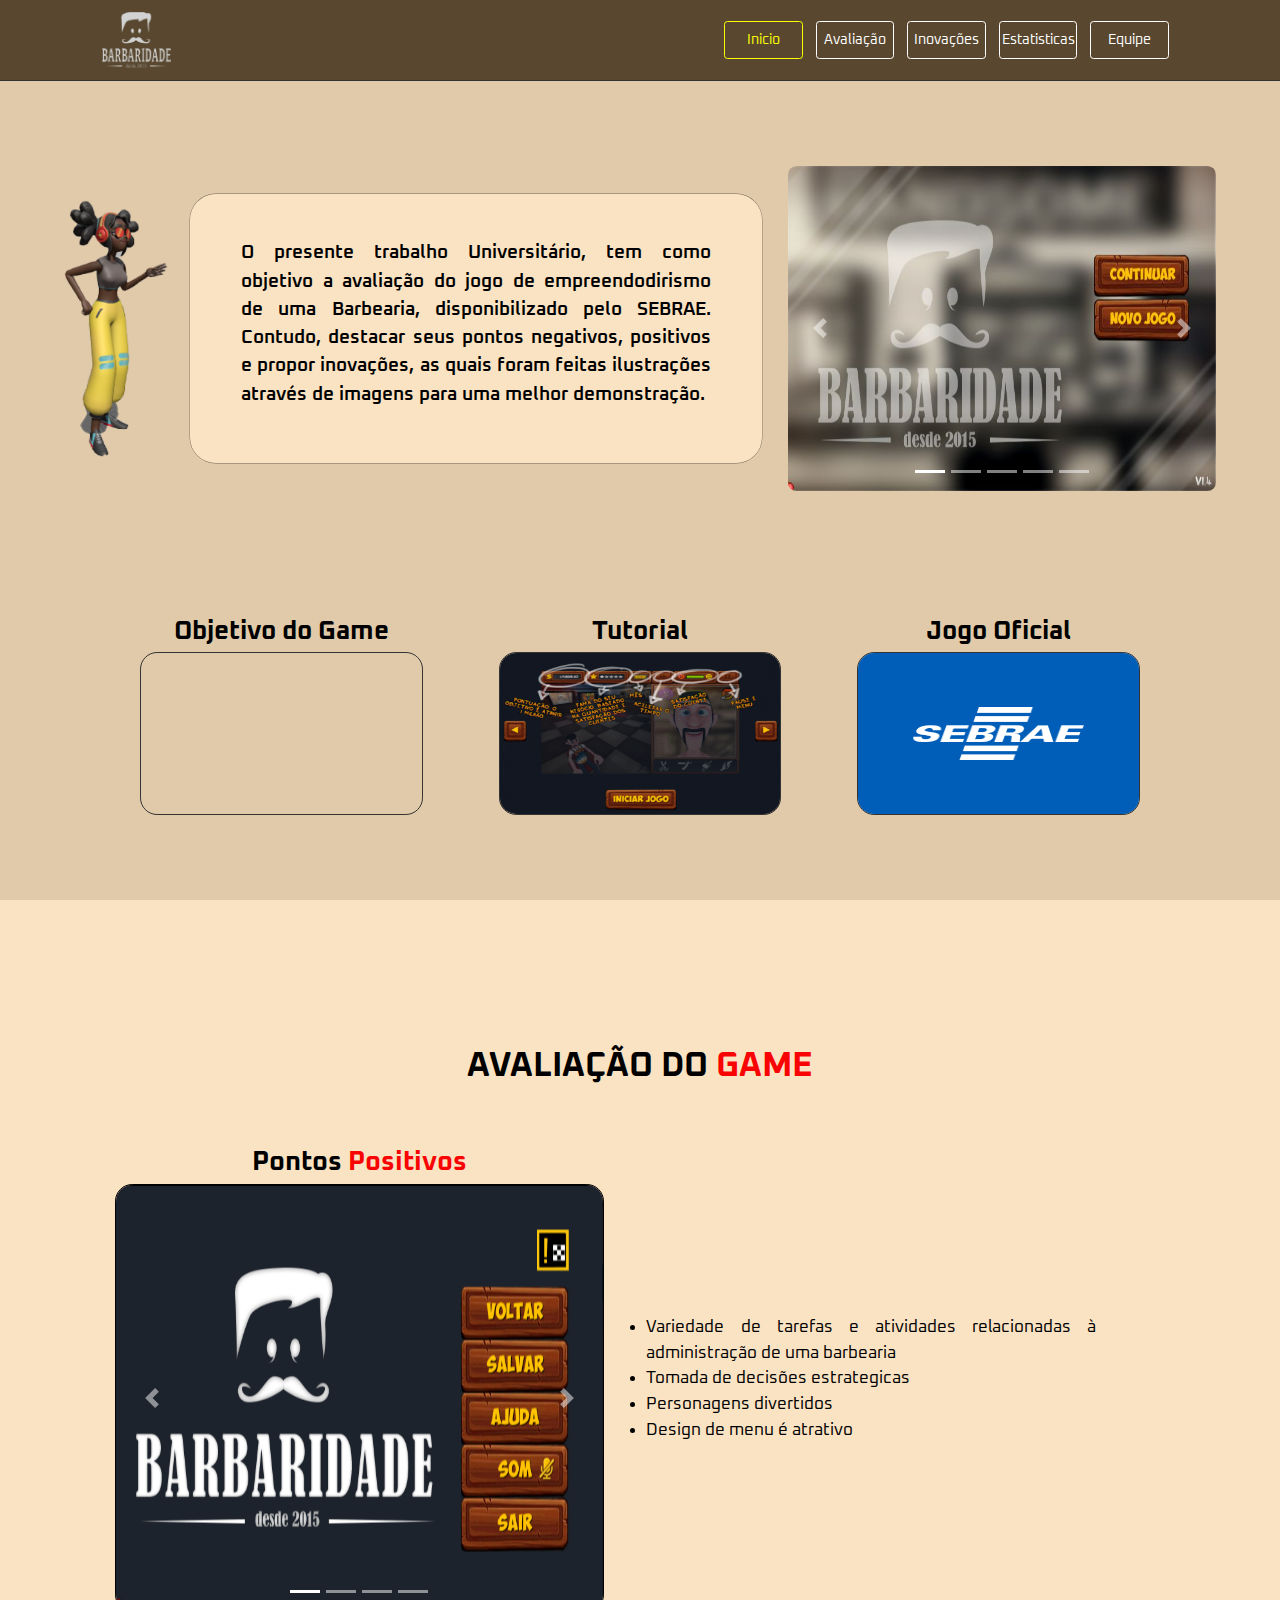
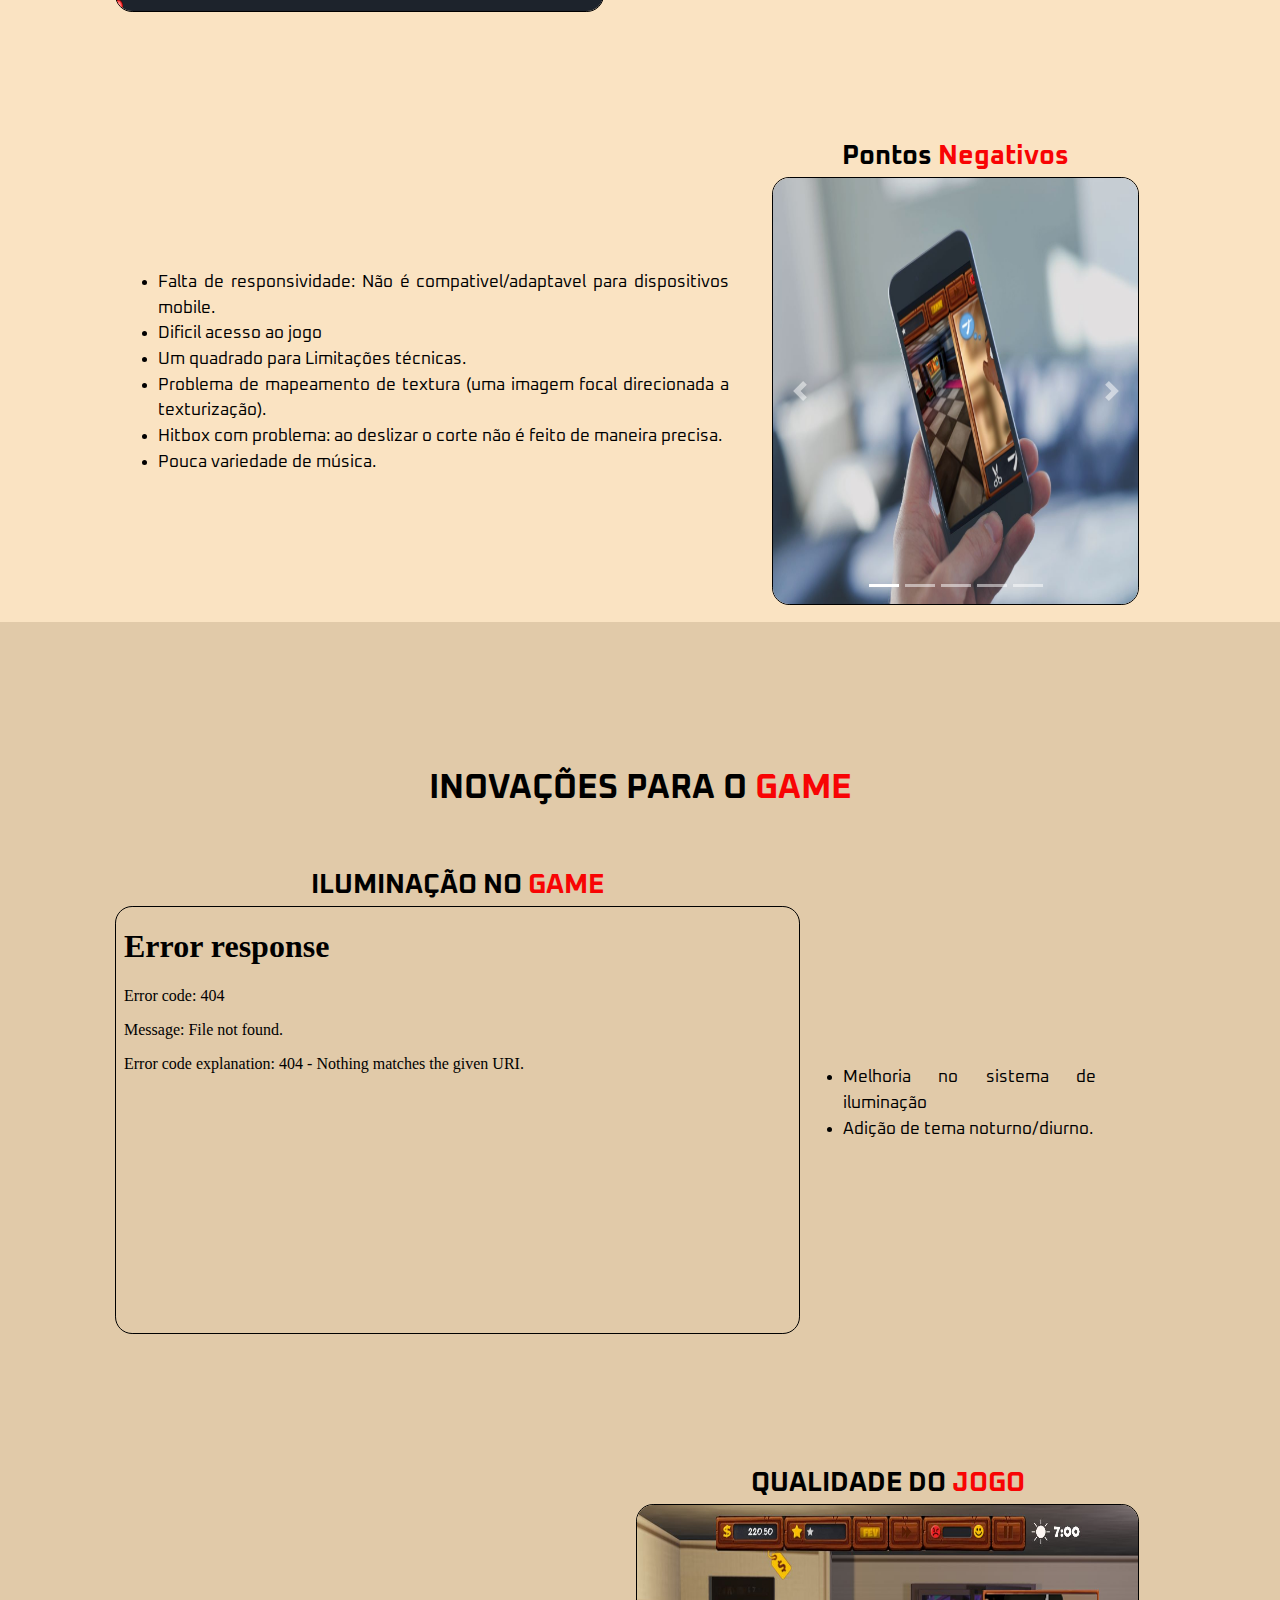
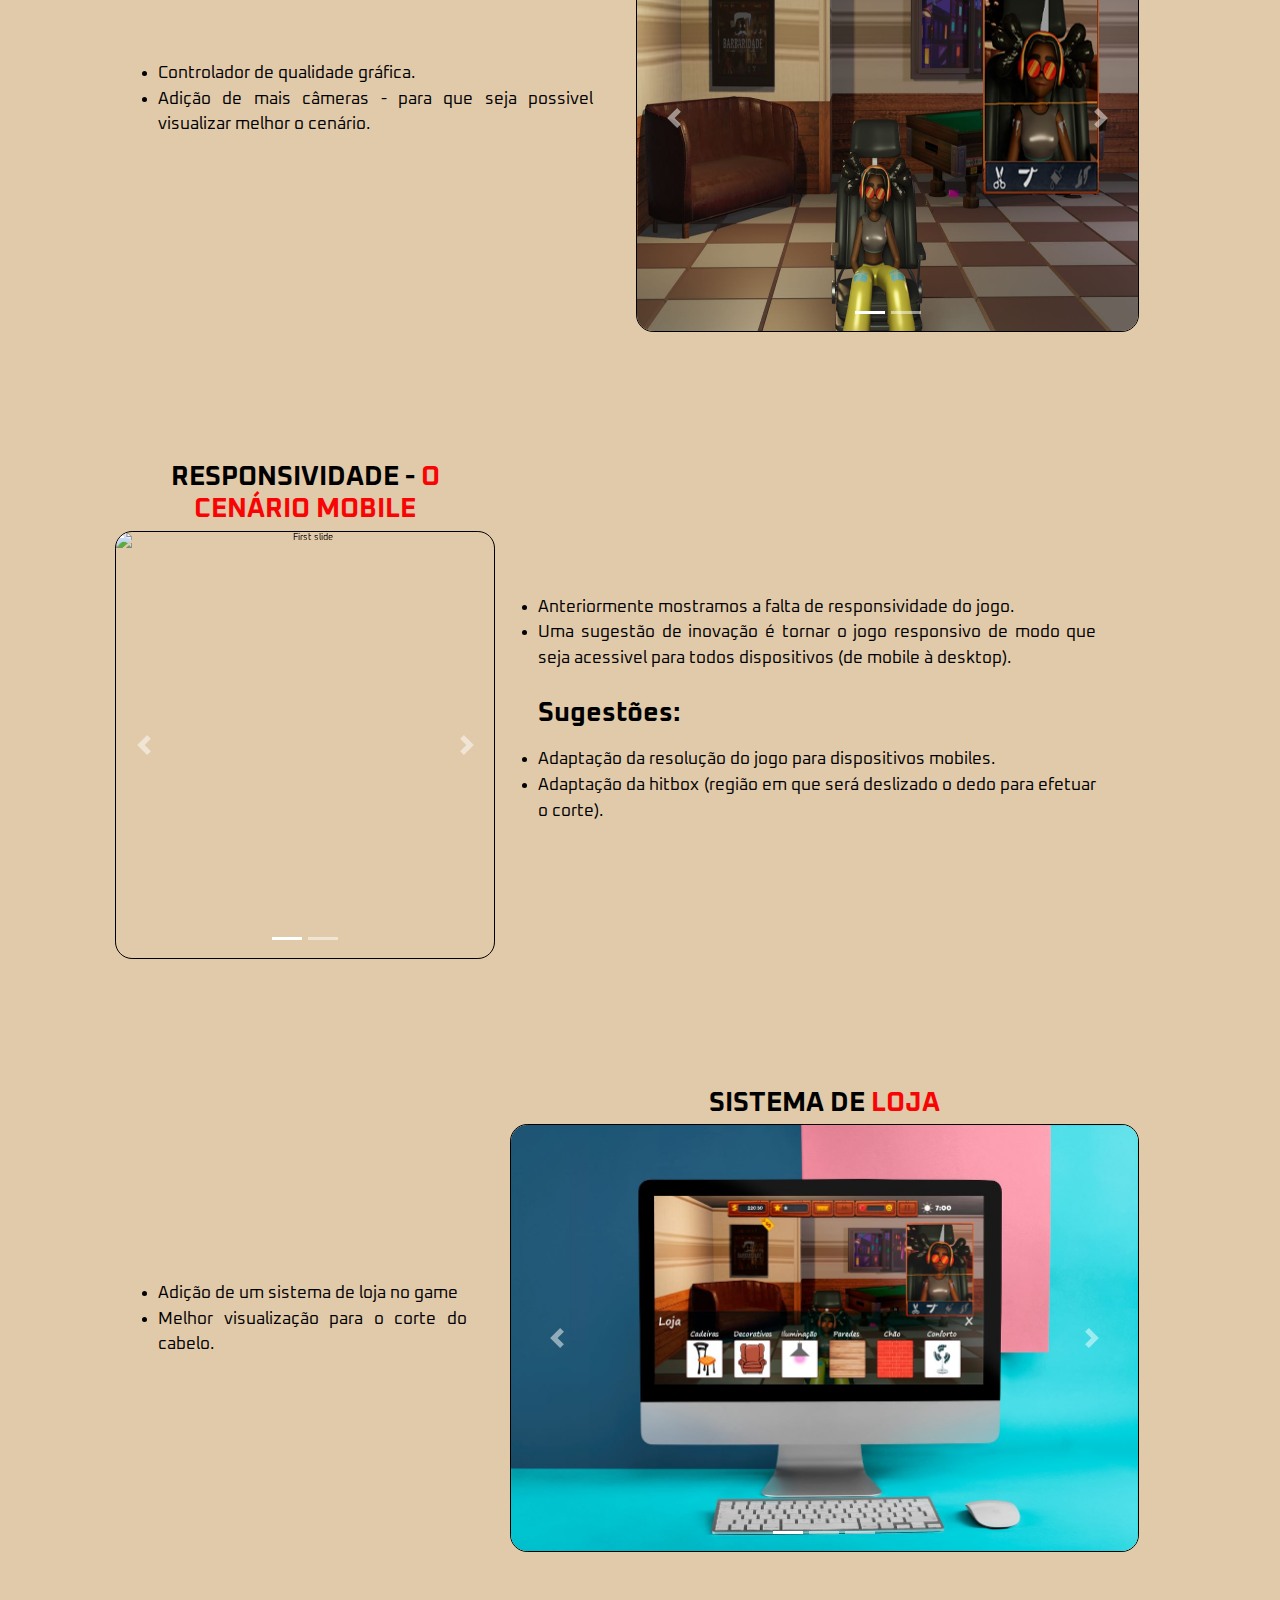
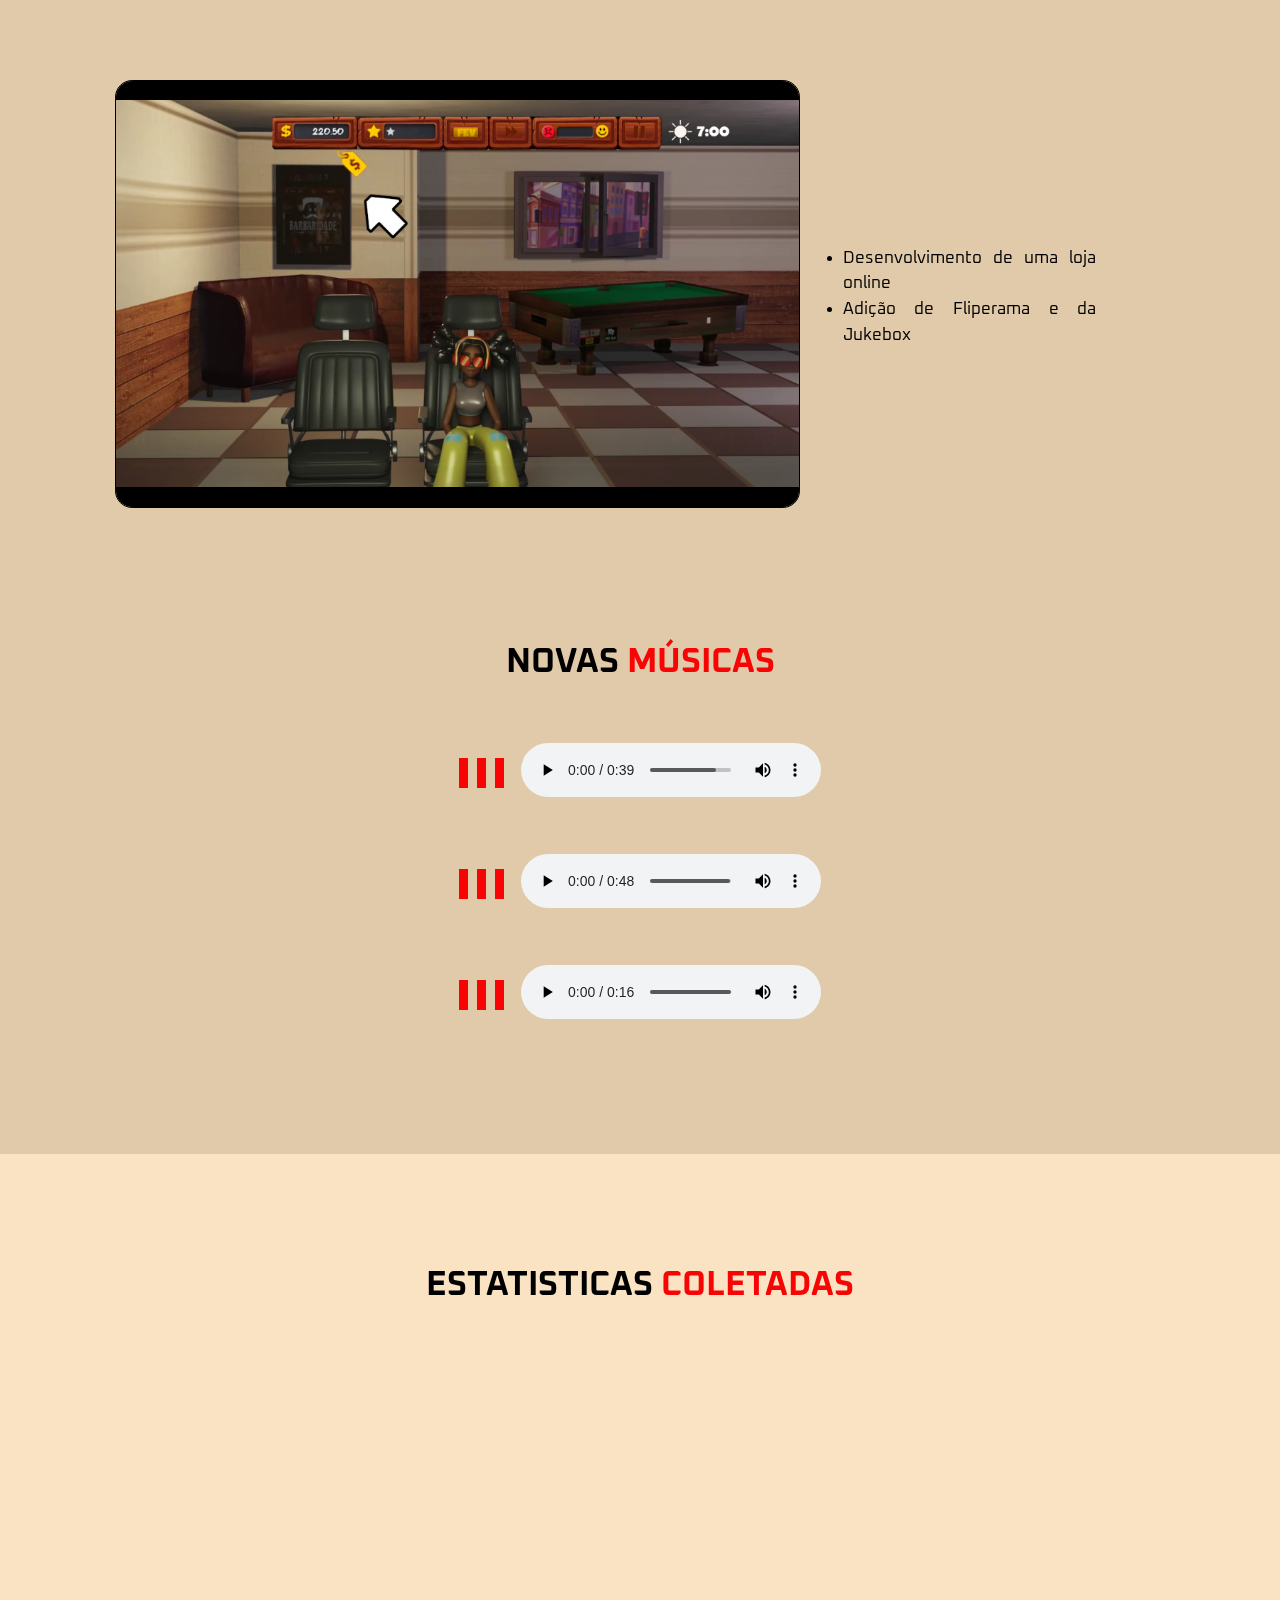
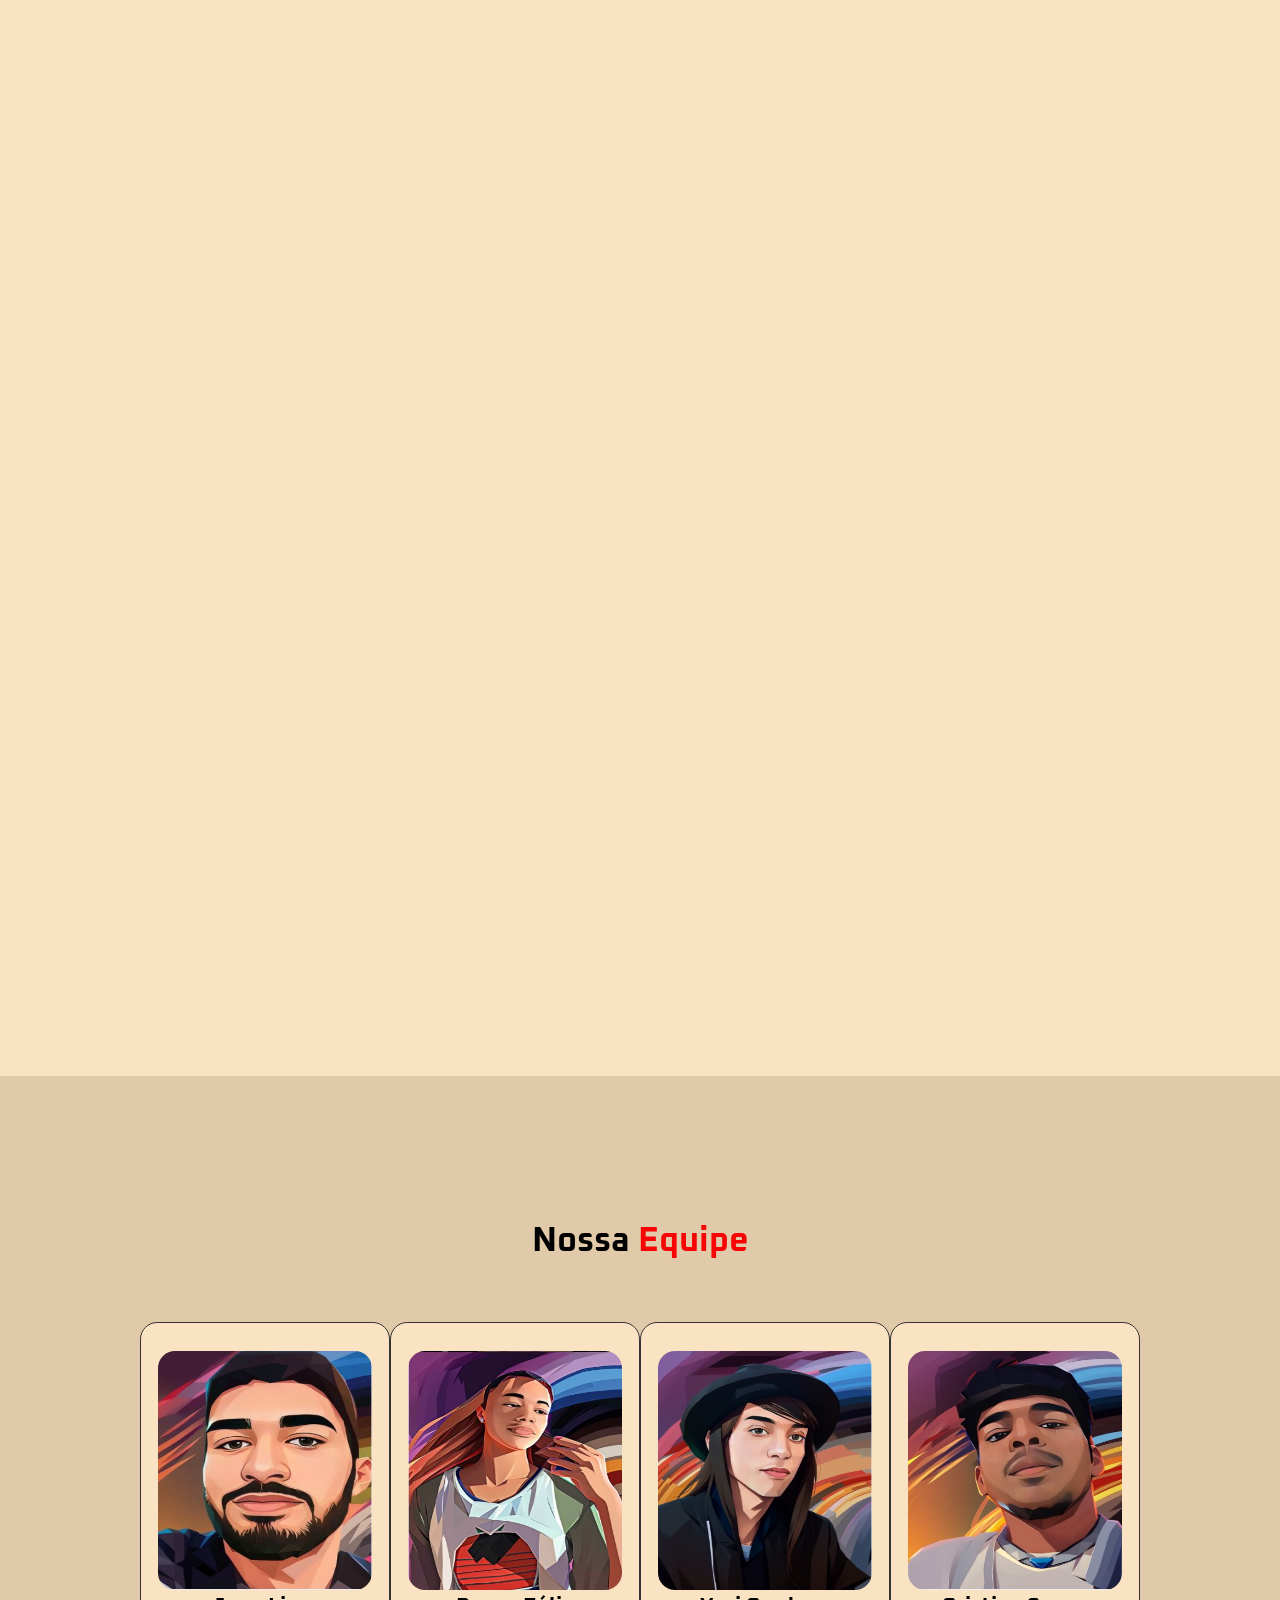
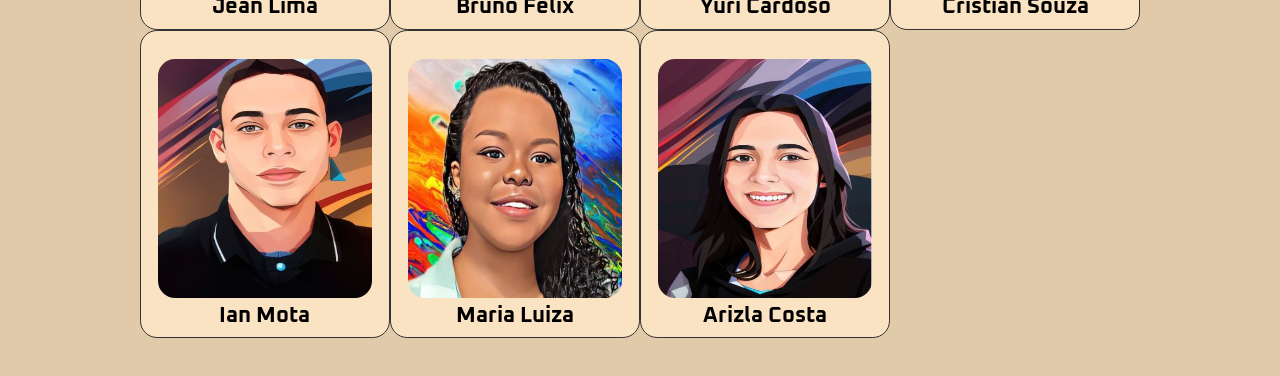
==== commit 9c63cdd6: "att" ====
--- a/projetos/projetoProfLuciana/index.html
+++ b/projetos/projetoProfLuciana/index.html
@@ -254,7 +254,6 @@
           </div>
           
           <ul>
-            <li>Adição de mais uma dimensão (deixar de ser 2D para ser 3D).</li>
             <li>Controlador de qualidade gráfica.</li>
             <li>Adição de mais câmeras - para que seja possivel visualizar melhor o cenário.</li>
           </ul>
